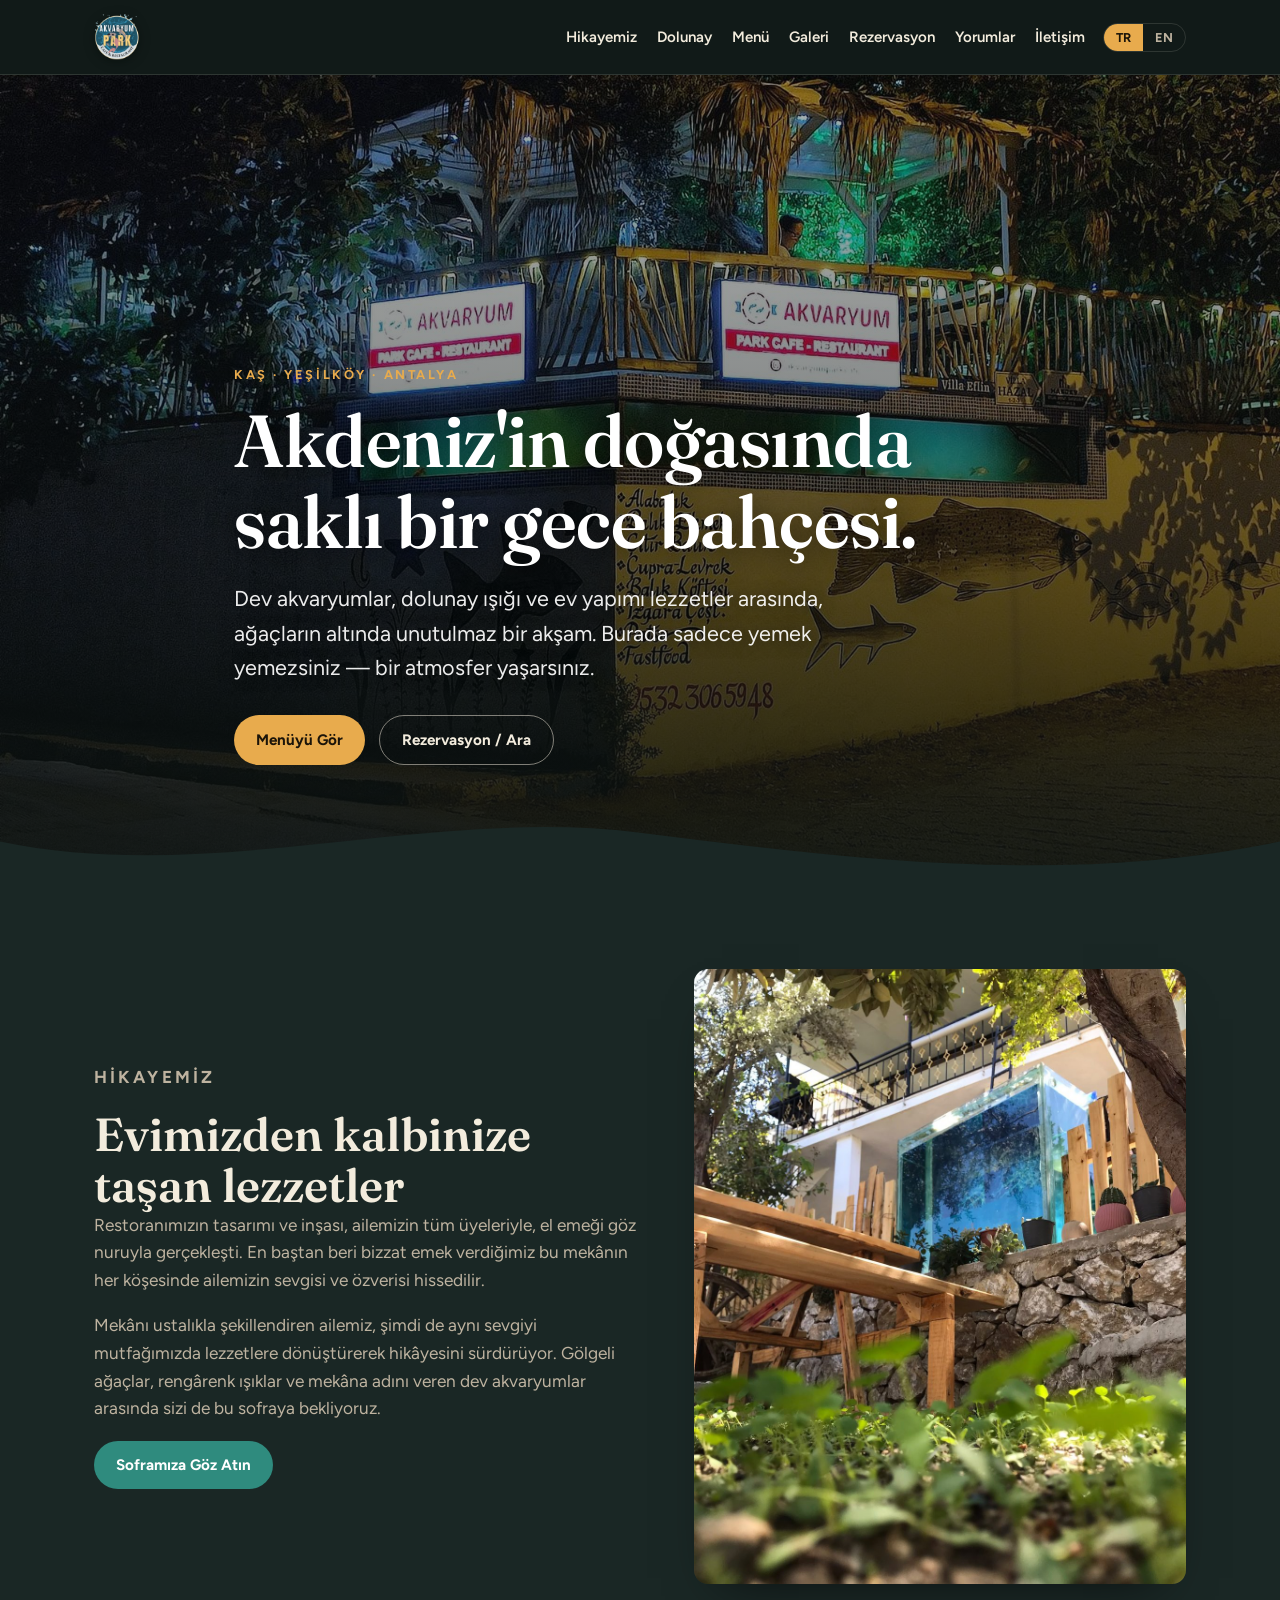
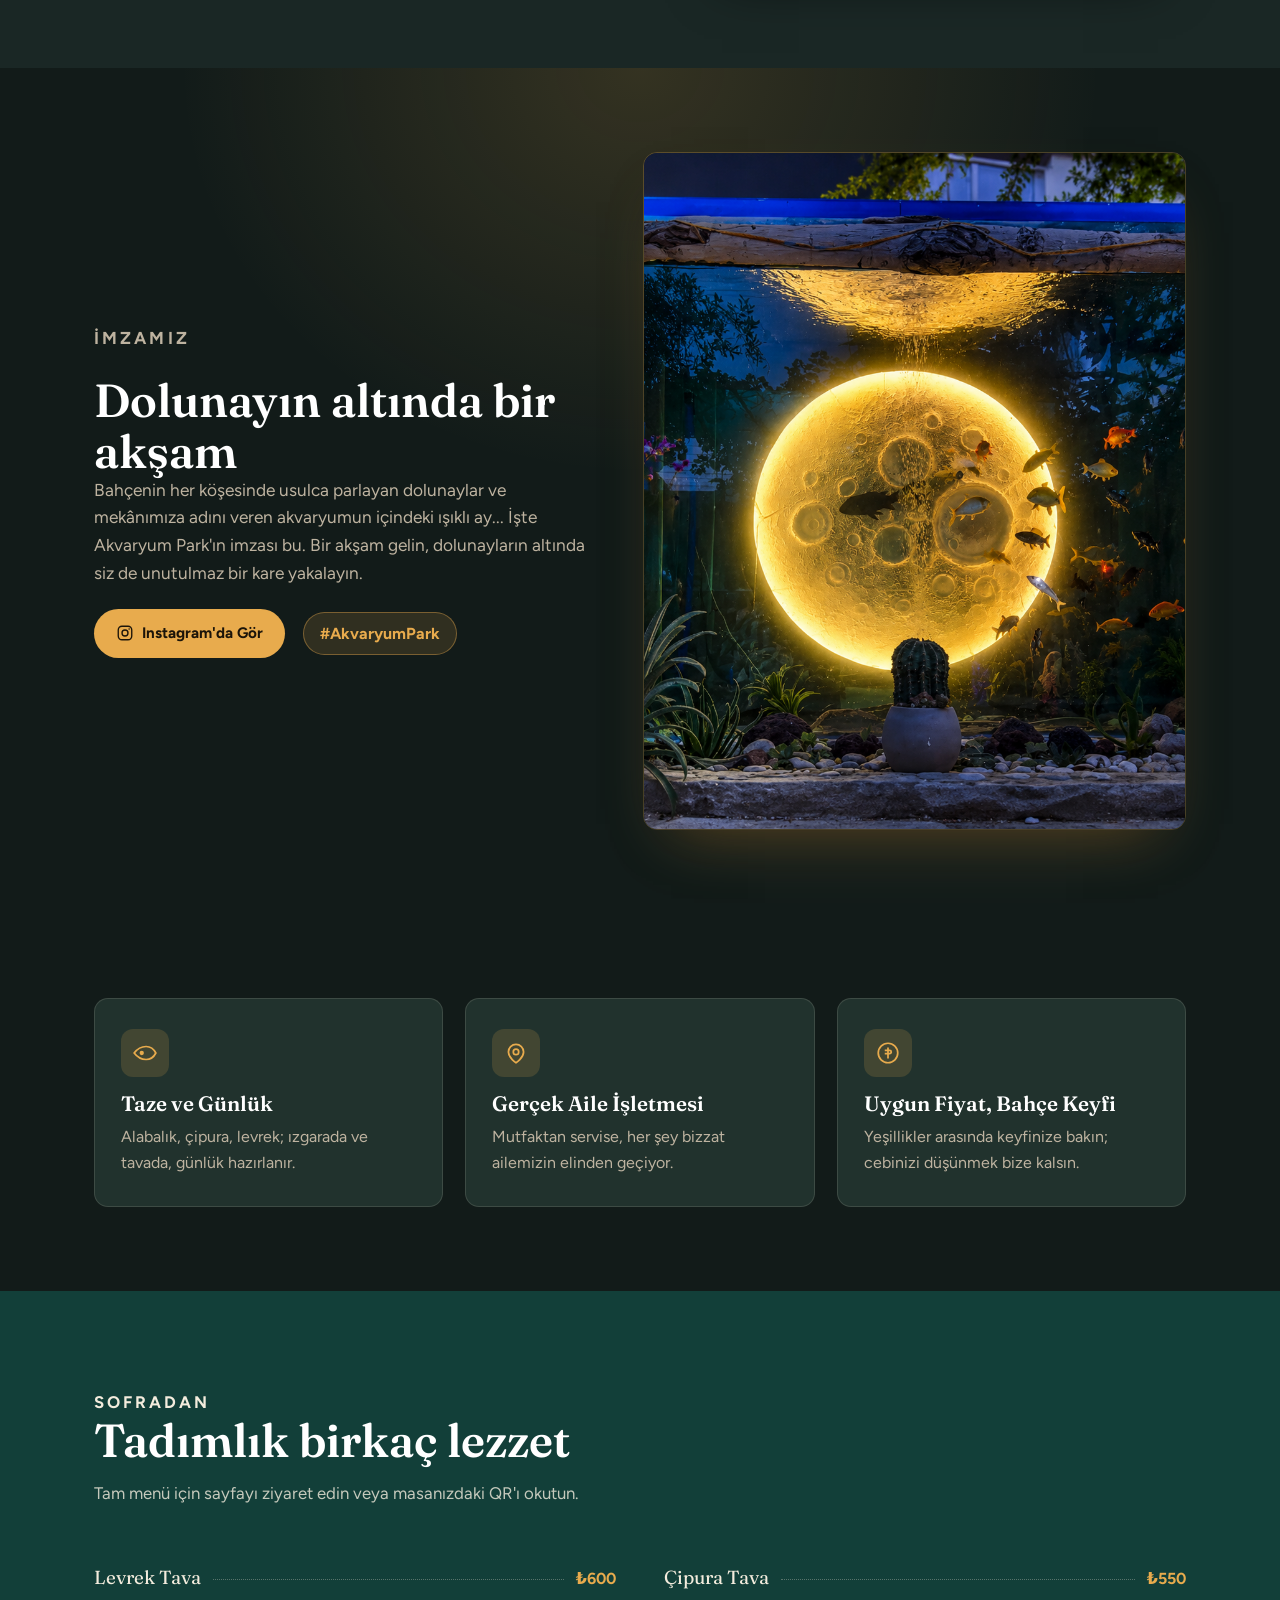
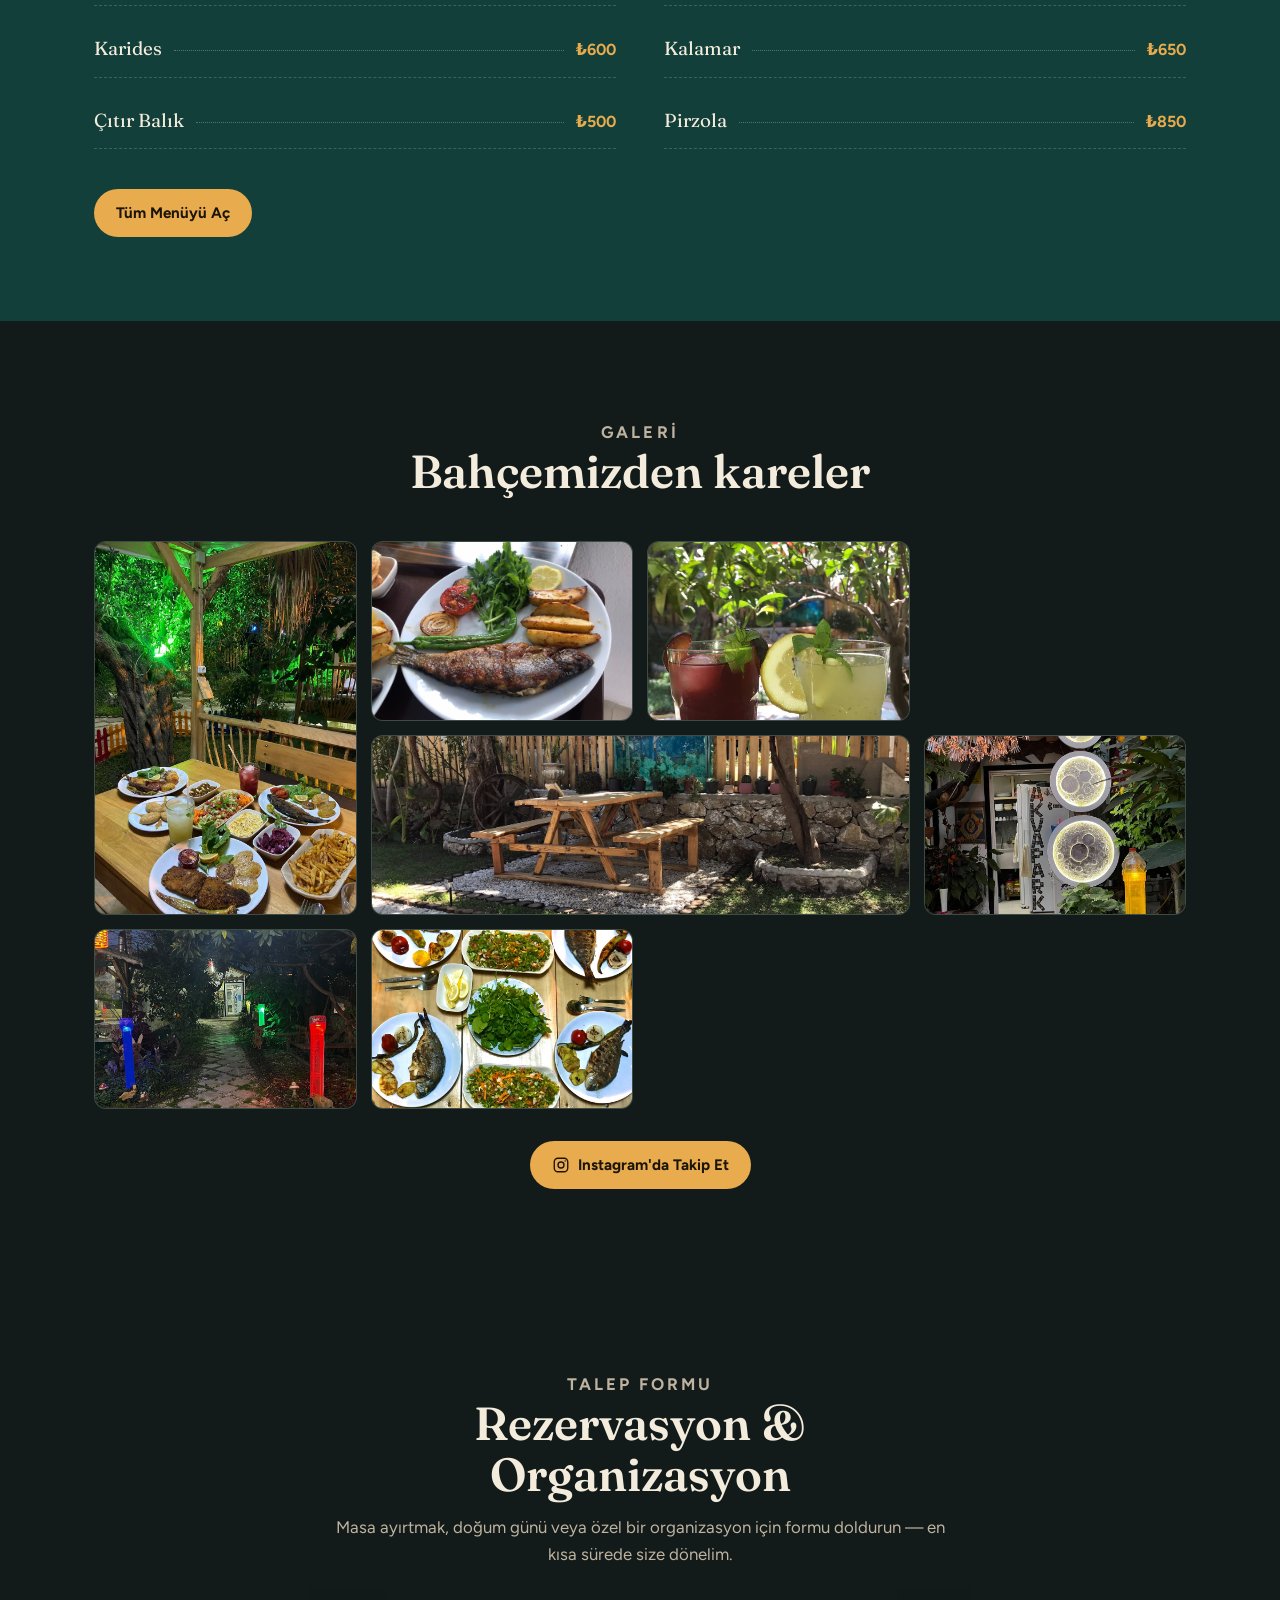
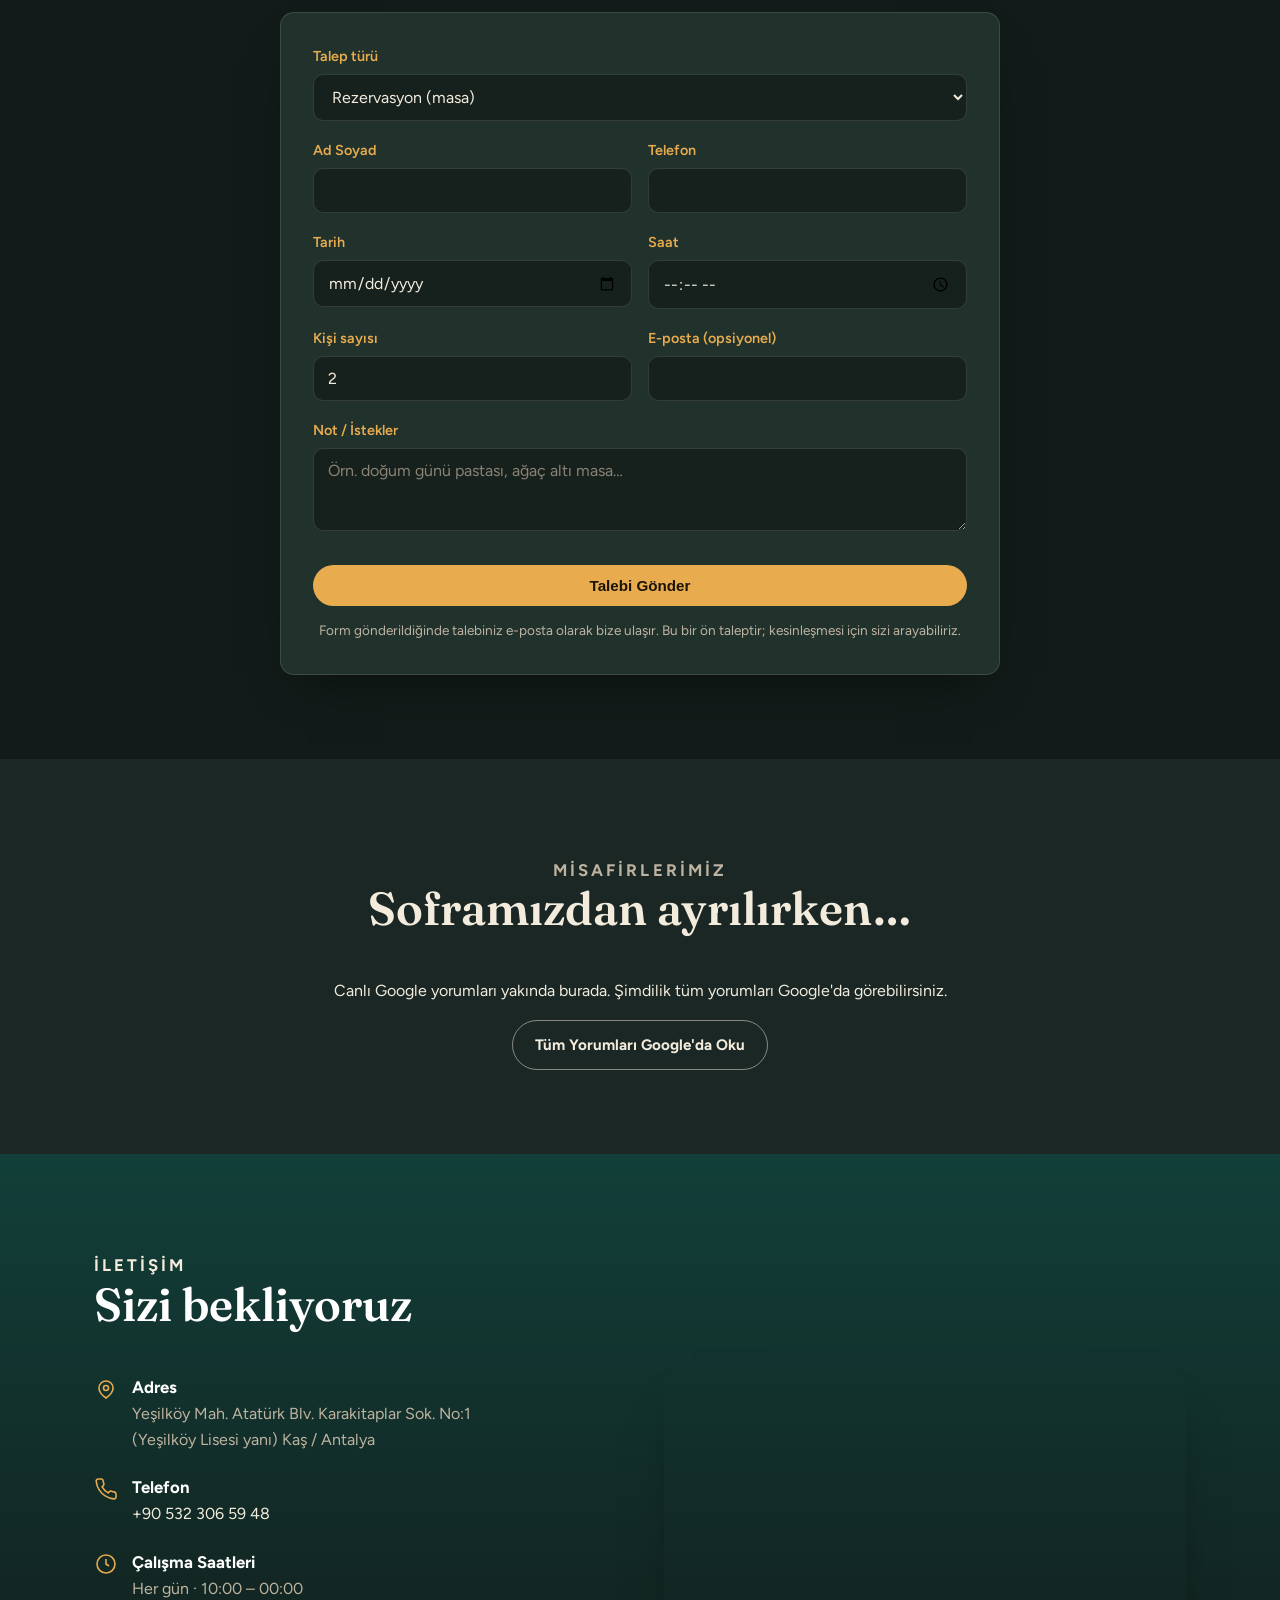
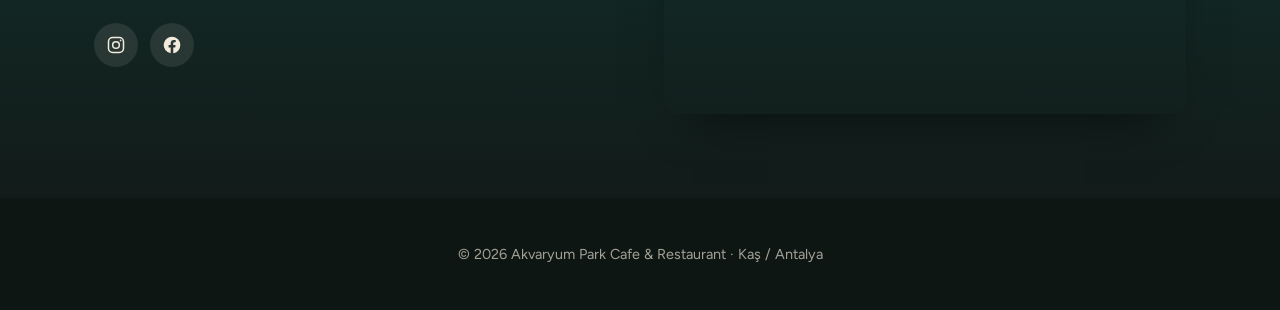
==== index.html @ 194a4ed4 "Menu guncellemesi" ====
<!DOCTYPE html>
<html lang="tr">
<head>
<meta charset="UTF-8" />
<meta name="viewport" content="width=device-width, initial-scale=1" />
<title>Akvaryum Park Cafe & Restaurant — Kaş Yeşilköy</title>
<meta name="description" content="Akdeniz'in doğasında saklı bir gece bahçesi. Dev akvaryumlar, dolunay ışığı ve ev yapımı lezzetler. Kaş Yeşilköy / Antalya." />

<!-- ===== SOSYAL PAYLAŞIM (Open Graph) ===== -->
<meta property="og:title" content="Akvaryum Park Cafe & Restaurant" />
<meta property="og:description" content="Akdeniz'in doğasında saklı bir gece bahçesi — akvaryumlar, dolunay ışığı ve ev yapımı lezzetler." />
<meta property="og:type" content="restaurant" />
<meta property="og:image" content="img/exterior-night.jpg" />

<link rel="preconnect" href="https://fonts.googleapis.com">
<link rel="preconnect" href="https://fonts.gstatic.com" crossorigin>
<link href="https://fonts.googleapis.com/css2?family=Fraunces:opsz,wght@9..144,400;9..144,500;9..144,600&family=Figtree:wght@400;500;600;700&display=swap" rel="stylesheet">
<link rel="stylesheet" href="style.css" />
</head>
<body>

<!-- ================= ÜST BAR ================= -->
<header class="topbar">
  <div class="wrap">
    <a class="brand" href="index.html" aria-label="Akvaryum Park Cafe & Restaurant">
      <img class="brand-logo" src="img/logo.png" alt="Akvaryum Park Cafe & Restaurant" />
    </a>

    <nav class="nav" id="nav">
      <a href="#hikaye"  data-tr="Hikayemiz" data-en="Our Story">Hikayemiz</a>
      <a href="#dolunay" data-tr="Dolunay" data-en="The Moon">Dolunay</a>
      <a href="menu.html" data-tr="Menü" data-en="Menu">Menü</a>
      <a href="#galeri"  data-tr="Galeri" data-en="Gallery">Galeri</a>
      <a href="#rezervasyon" data-tr="Rezervasyon" data-en="Reservation">Rezervasyon</a>
      <a href="#yorumlar" data-tr="Yorumlar" data-en="Reviews">Yorumlar</a>
      <a href="#iletisim" data-tr="İletişim" data-en="Contact">İletişim</a>
    </nav>

    <div class="lang" role="group" aria-label="Dil / Language">
      <button data-lang="tr" type="button">TR</button>
      <button data-lang="en" type="button">EN</button>
    </div>

    <button class="menu-toggle" aria-label="Menü" type="button">
      <svg width="26" height="26" viewBox="0 0 24 24" fill="none" stroke="currentColor" stroke-width="2" stroke-linecap="round"><path d="M3 6h18M3 12h18M3 18h18"/></svg>
    </button>
  </div>
</header>

<!-- ================= HERO ================= -->
<section class="hero" style="padding:0">
  <div class="wrap">
    <span class="kicker" data-tr="Kaş · Yeşilköy · Antalya" data-en="Kaş · Yeşilköy · Antalya">Kaş · Yeşilköy · Antalya</span>
    <h1 data-tr="Akdeniz'in doğasında saklı bir gece bahçesi." data-en="A hidden night garden in the Mediterranean.">Akdeniz'in doğasında saklı bir gece bahçesi.</h1>
    <p class="lead"
       data-tr="Dev akvaryumlar, dolunay ışığı ve ev yapımı lezzetler arasında, ağaçların altında unutulmaz bir akşam. Burada sadece yemek yemezsiniz — bir atmosfer yaşarsınız."
       data-en="Among giant aquariums, moonlight and homemade flavours, an unforgettable evening under the trees. Here you don't just dine — you live an atmosphere.">
       Dev akvaryumlar, dolunay ışığı ve ev yapımı lezzetler arasında, ağaçların altında unutulmaz bir akşam. Burada sadece yemek yemezsiniz — bir atmosfer yaşarsınız.</p>
    <div class="cta-row">
      <a class="btn" href="menu.html" data-tr="Menüyü Gör" data-en="View Menu">Menüyü Gör</a>
      <a class="btn ghost" href="tel:+905323065948" data-tr="Rezervasyon / Ara" data-en="Reservation / Call">Rezervasyon / Ara</a>
    </div>
  </div>
  <svg class="wave" viewBox="0 0 1440 90" preserveAspectRatio="none" aria-hidden="true">
    <path d="M0,40 C240,90 480,0 720,30 C960,60 1200,90 1440,40 L1440,90 L0,90 Z"></path>
  </svg>
</section>

<!-- ================= HİKAYE ================= -->
<section class="story" id="hikaye">
  <div class="wrap story-grid">
    <div>
      <p class="eyebrow" data-tr="Hikayemiz" data-en="Our Story">Hikayemiz</p>
      <h2 data-tr="Evimizden kalbinize taşan lezzetler" data-en="Flavours from our home to your heart">Evimizden kalbinize taşan lezzetler</h2>
      <p data-tr="Restoranımızın tasarımı ve inşası, ailemizin tüm üyeleriyle, el emeği göz nuruyla gerçekleşti. En baştan beri bizzat emek verdiğimiz bu mekânın her köşesinde ailemizin sevgisi ve özverisi hissedilir."
         data-en="The design and building of our restaurant was the handiwork of our whole family, made with love and care. From the very beginning we shaped this place ourselves, and our family's devotion can be felt in every corner.">
         Restoranımızın tasarımı ve inşası, ailemizin tüm üyeleriyle, el emeği göz nuruyla gerçekleşti. En baştan beri bizzat emek verdiğimiz bu mekânın her köşesinde ailemizin sevgisi ve özverisi hissedilir.</p>
      <p data-tr="Mekânı ustalıkla şekillendiren ailemiz, şimdi de aynı sevgiyi mutfağımızda lezzetlere dönüştürerek hikâyesini sürdürüyor. Gölgeli ağaçlar, rengârenk ışıklar ve mekâna adını veren dev akvaryumlar arasında sizi de bu sofraya bekliyoruz."
         data-en="The family that shaped this place by hand now carries the story on, turning that same love into flavours in our kitchen. Among shady trees, colourful lights and the giant aquariums that give us our name, we'd love to welcome you to our table.">
         Mekânı ustalıkla şekillendiren ailemiz, şimdi de aynı sevgiyi mutfağımızda lezzetlere dönüştürerek hikâyesini sürdürüyor. Gölgeli ağaçlar, rengârenk ışıklar ve mekâna adını veren dev akvaryumlar arasında sizi de bu sofraya bekliyoruz.</p>
      <a class="btn sea" href="menu.html" data-tr="Soframıza Göz Atın" data-en="See What's on the Table">Soframıza Göz Atın</a>
    </div>
    <div class="photo">
      <img src="img/story.jpg" alt="Akvaryum Park bahçesi ve akvaryumu" />
    </div>
  </div>
</section>

<!-- ================= DOLUNAY (İMZA) ================= -->
<section class="moon" id="dolunay">
  <div class="wrap moon-grid">
    <div>
      <p class="eyebrow" data-tr="İmzamız" data-en="Our Signature">İmzamız</p>
      <h2 data-tr="Dolunayın altında bir akşam" data-en="An evening beneath the full moon">Dolunayın altında bir akşam</h2>
      <p data-tr="Bahçenin her köşesinde usulca parlayan dolunaylar ve mekânımıza adını veren akvaryumun içindeki ışıklı ay... İşte Akvaryum Park'ın imzası bu. Bir akşam gelin, dolunayların altında siz de unutulmaz bir kare yakalayın."
         data-en="Full moons glowing softly in every corner of the garden, and the lit moon inside the aquarium that gives us our name... this is the signature of Akvaryum Park. Come one evening and capture your own unforgettable moment beneath the moons.">
         Bahçenin her köşesinde usulca parlayan dolunaylar ve mekânımıza adını veren akvaryumun içindeki ışıklı ay... İşte Akvaryum Park'ın imzası bu. Bir akşam gelin, dolunayların altında siz de unutulmaz bir kare yakalayın.</p>
      <div class="moon-cta">
        <a class="btn" href="https://www.instagram.com/akvaryum_park_restaurant/" target="_blank" rel="noopener">
          <svg width="18" height="18" viewBox="0 0 24 24" fill="none" stroke="currentColor" stroke-width="1.8"><rect x="3" y="3" width="18" height="18" rx="5"/><circle cx="12" cy="12" r="4"/><circle cx="17.5" cy="6.5" r="1" fill="currentColor" stroke="none"/></svg>
          <span data-tr="Instagram'da Gör" data-en="See on Instagram">Instagram'da Gör</span>
        </a>
        <span class="hashtag">#AkvaryumPark</span>
      </div>
    </div>
    <div class="moon-photo">
      <img src="img/moon-lamps.jpg" alt="Bahçedeki ışıklı dolunay panoları" loading="lazy" />
    </div>
  </div>
</section>

<!-- ================= ÖNE ÇIKANLAR ================= -->
<section class="features">
  <div class="wrap">
    <div class="cards">
      <div class="card">
        <div class="ic"><svg viewBox="0 0 24 24" fill="none" stroke="currentColor" stroke-width="1.6"><path d="M2 12c3-4 7-6 11-6 4 0 7 2 9 6-2 4-5 6-9 6-4 0-8-2-11-6Z"/><circle cx="9" cy="12" r="1.2" fill="currentColor"/></svg></div>
        <h3 data-tr="Taze ve Günlük" data-en="Fresh & Daily">Taze ve Günlük</h3>
        <p data-tr="Alabalık, çipura, levrek; ızgarada ve tavada, günlük hazırlanır." data-en="Trout, sea bream and sea bass — grilled or pan-fried, prepared fresh each day.">Alabalık, çipura, levrek; ızgarada ve tavada, günlük hazırlanır.</p>
      </div>
      <div class="card">
        <div class="ic"><svg viewBox="0 0 24 24" fill="none" stroke="currentColor" stroke-width="1.6"><path d="M12 21s-7-4.5-7-10a7 7 0 0 1 14 0c0 5.5-7 10-7 10Z"/><circle cx="12" cy="11" r="2.5"/></svg></div>
        <h3 data-tr="Gerçek Aile İşletmesi" data-en="A True Family Business">Gerçek Aile İşletmesi</h3>
        <p data-tr="Mutfaktan servise, her şey bizzat ailemizin elinden geçiyor." data-en="From kitchen to service, everything passes through our own hands.">Mutfaktan servise, her şey bizzat ailemizin elinden geçiyor.</p>
      </div>
      <div class="card">
        <div class="ic"><svg viewBox="0 0 24 24" fill="none" stroke="currentColor" stroke-width="1.6"><circle cx="12" cy="12" r="9"/><path d="M12 7v10M9 9.5h4.5a1.5 1.5 0 0 1 0 3H9m0 0h5"/></svg></div>
        <h3 data-tr="Uygun Fiyat, Bahçe Keyfi" data-en="Fair Prices, Garden Setting">Uygun Fiyat, Bahçe Keyfi</h3>
        <p data-tr="Yeşillikler arasında keyfinize bakın; cebinizi düşünmek bize kalsın." data-en="Relax among the greenery — let us worry about your wallet.">Yeşillikler arasında keyfinize bakın; cebinizi düşünmek bize kalsın.</p>
      </div>
    </div>
  </div>
</section>

<!-- ================= MENÜ ÖNİZLEME ================= -->
<section class="menu-preview">
  <div class="wrap">
    <div class="section-head">
      <p class="eyebrow" style="color:var(--gold)" data-tr="Sofradan" data-en="From the Table">Sofradan</p>
      <h2 data-tr="Tadımlık birkaç lezzet" data-en="A taste of what awaits">Tadımlık birkaç lezzet</h2>
      <p data-tr="Tam menü için sayfayı ziyaret edin veya masanızdaki QR'ı okutun." data-en="Visit the full menu page or scan the QR code at your table.">Tam menü için sayfayı ziyaret edin veya masanızdaki QR'ı okutun.</p>
    </div>
    <!-- Bu önizleme örnektir; menu.html ile aynı isimleri kullanman yeterli -->
    <div class="mp-grid">
      <div class="mp-item"><span class="name" data-tr="Levrek Tava" data-en="Pan-fried Sea Bass">Levrek Tava</span><span class="dots"></span><span class="price">₺600</span></div>
      <div class="mp-item"><span class="name" data-tr="Çipura Tava" data-en="Pan-fried Sea Bream">Çipura Tava</span><span class="dots"></span><span class="price">₺550</span></div>
      <div class="mp-item"><span class="name" data-tr="Karides" data-en="Prawn">Karides</span><span class="dots"></span><span class="price">₺600</span></div>
      <div class="mp-item"><span class="name" data-tr="Kalamar" data-en="Calamari">Kalamar</span><span class="dots"></span><span class="price">₺650</span></div>
      <div class="mp-item"><span class="name" data-tr="Çıtır Balık" data-en="Crispy Fish">Çıtır Balık</span><span class="dots"></span><span class="price">₺500</span></div>
      <div class="mp-item"><span class="name" data-tr="Pirzola" data-en="Lamb Chops">Pirzola</span><span class="dots"></span><span class="price">₺850</span></div>
    </div>
    <a class="btn" href="menu.html" data-tr="Tüm Menüyü Aç" data-en="Open Full Menu">Tüm Menüyü Aç</a>
  </div>
</section>

<!-- ================= GALERİ ================= -->
<section class="gallery" id="galeri">
  <div class="wrap">
    <div class="section-head center">
      <p class="eyebrow" data-tr="Galeri" data-en="Gallery">Galeri</p>
      <h2 data-tr="Bahçemizden kareler" data-en="Moments from our garden">Bahçemizden kareler</h2>
    </div>
    <div class="grid-photos">
      <div class="gp tall"><img src="img/galeri-1.jpg" alt="Ağaç altında akşam sofrası" loading="lazy"></div>
      <div class="gp"><img src="img/galeri-2.jpg" alt="Izgara alabalık tabağı" loading="lazy"></div>
      <div class="gp"><img src="img/galeri-3.jpg" alt="Ev yapımı limonata ve şalgam" loading="lazy"></div>
      <div class="gp wide"><img src="img/galeri-4.jpg" alt="Bahçedeki akvaryum ve ahşap masalar" loading="lazy"></div>
      <div class="gp"><img src="img/moon-aquarium.jpg" alt="Akvaryum içinde ışıklı dolunay ve balıklar" loading="lazy"></div>
      <div class="gp"><img src="img/galeri-6.jpg" alt="Bahçe giriş yolu" loading="lazy"></div>
      <div class="gp"><img src="img/galeri-7.jpg" alt="Sofradan kareler" loading="lazy"></div>
    </div>
    <div class="center" style="margin-top:32px">
      <a class="btn" href="https://www.instagram.com/akvaryum_park_restaurant/" target="_blank" rel="noopener">
        <svg width="18" height="18" viewBox="0 0 24 24" fill="none" stroke="currentColor" stroke-width="1.8"><rect x="3" y="3" width="18" height="18" rx="5"/><circle cx="12" cy="12" r="4"/><circle cx="17.5" cy="6.5" r="1" fill="currentColor" stroke="none"/></svg>
        <span data-tr="Instagram'da Takip Et" data-en="Follow on Instagram">Instagram'da Takip Et</span>
      </a>
    </div>
  </div>
</section>

<!-- ================= REZERVASYON / ORGANİZASYON ================= -->
<section class="booking" id="rezervasyon">
  <div class="wrap">
    <div class="section-head center">
      <p class="eyebrow" data-tr="Talep Formu" data-en="Request Form">Talep Formu</p>
      <h2 data-tr="Rezervasyon & Organizasyon" data-en="Reservation & Events">Rezervasyon & Organizasyon</h2>
      <p data-tr="Masa ayırtmak, doğum günü veya özel bir organizasyon için formu doldurun — en kısa sürede size dönelim." data-en="Book a table, or plan a birthday or special event — fill in the form and we'll get back to you shortly.">Masa ayırtmak, doğum günü veya özel bir organizasyon için formu doldurun — en kısa sürede size dönelim.</p>
    </div>

    <!-- ============================================================
         FORMSPREE: aşağıdaki action'daki XXXXXXXX yerine kendi form
         ID'ni yaz (formspree.io'da yeni form aç → hasrettufekci@gmail.com).
         Statik sitede çalışır, sunucu gerekmez.
         ============================================================ -->
    <form class="booking-form" action="https://formspree.io/f/XXXXXXXX" method="POST">
      <div class="field">
        <label data-tr="Talep türü" data-en="Request type">Talep türü</label>
        <select name="Talep Türü" required>
          <option value="Rezervasyon" data-tr="Rezervasyon (masa)" data-en="Reservation (table)">Rezervasyon (masa)</option>
          <option value="Doğum Günü" data-tr="Doğum günü" data-en="Birthday">Doğum günü</option>
          <option value="Organizasyon" data-tr="Organizasyon / özel etkinlik" data-en="Event / special occasion">Organizasyon / özel etkinlik</option>
        </select>
      </div>
      <div class="row2">
        <div class="field">
          <label data-tr="Ad Soyad" data-en="Full name">Ad Soyad</label>
          <input type="text" name="Ad Soyad" required>
        </div>
        <div class="field">
          <label data-tr="Telefon" data-en="Phone">Telefon</label>
          <input type="tel" name="Telefon" required>
        </div>
      </div>
      <div class="row2">
        <div class="field">
          <label data-tr="Tarih" data-en="Date">Tarih</label>
          <input type="date" name="Tarih" required>
        </div>
        <div class="field">
          <label data-tr="Saat" data-en="Time">Saat</label>
          <input type="time" name="Saat">
        </div>
      </div>
      <div class="row2">
        <div class="field">
          <label data-tr="Kişi sayısı" data-en="Number of guests">Kişi sayısı</label>
          <input type="number" name="Kişi Sayısı" min="1" value="2">
        </div>
        <div class="field">
          <label data-tr="E-posta (opsiyonel)" data-en="Email (optional)">E-posta (opsiyonel)</label>
          <input type="email" name="email">
        </div>
      </div>
      <div class="field">
        <label data-tr="Not / İstekler" data-en="Notes / requests">Not / İstekler</label>
        <textarea name="Not" rows="3" data-tr-attr="placeholder" data-tr-placeholder="Örn. doğum günü pastası, ağaç altı masa…" data-en-placeholder="e.g. birthday cake, table under the trees…" placeholder="Örn. doğum günü pastası, ağaç altı masa…"></textarea>
      </div>
      <button type="submit" class="btn" data-tr="Talebi Gönder" data-en="Send request">Talebi Gönder</button>
      <p class="form-note" data-tr="Form gönderildiğinde talebiniz e-posta olarak bize ulaşır. Bu bir ön taleptir; kesinleşmesi için sizi arayabiliriz." data-en="Your request reaches us by email. This is a preliminary request; we may call you to confirm.">Form gönderildiğinde talebiniz e-posta olarak bize ulaşır.</p>
    </form>
  </div>
</section>

<!-- ================= YORUMLAR ================= -->
<section class="reviews" id="yorumlar">
  <div class="wrap">
    <div class="section-head center">
      <p class="eyebrow" data-tr="Misafirlerimiz" data-en="Our Guests">Misafirlerimiz</p>
      <h2 data-tr="Soframızdan ayrılırken…" data-en="As they leave our table…">Soframızdan ayrılırken…</h2>
    </div>
    <!-- ============================================================
         FEATURABLE CANLI GOOGLE YORUMLARI
         1) featurable.com'da ücretsiz hesap aç, Google işletmeni bağla
         2) Bir widget oluştur, sana verdiği WIDGET ID'yi al
         3) Aşağıdaki div'in id'sindeki XXXXXXXX yerine o ID'yi yaz
         Script en altta zaten yüklü. Bağlanınca canlı yorumlar burada akar.
         ============================================================ -->
    <div id="featurable-XXXXXXXX" data-featurable-async></div>

    <!-- Widget bağlanana kadar görünecek yedek mesaj (bağlayınca silebilirsin) -->
    <p class="center" style="color:var(--ink-soft)" data-tr="Canlı Google yorumları yakında burada. Şimdilik tüm yorumları Google'da görebilirsiniz." data-en="Live Google reviews coming here soon. For now, see all reviews on Google.">Canlı Google yorumları yakında burada.</p>

    <div class="center">
      <!-- GOOGLE YORUMLAR LİNKİ: aşağıdaki href'i Google işletme yorum bağlantınla değiştir -->
      <a class="btn ghost" href="https://www.google.com/maps/place/Akvaryum+Cafe+Park+Resturant" target="_blank" rel="noopener" data-tr="Tüm Yorumları Google'da Oku" data-en="Read All Reviews on Google">Tüm Yorumları Google'da Oku</a>
    </div>
  </div>
</section>

<!-- ================= İLETİŞİM ================= -->
<section class="contact" id="iletisim">
  <div class="wrap">
    <div class="section-head">
      <p class="eyebrow" style="color:var(--gold)" data-tr="İletişim" data-en="Contact">İletişim</p>
      <h2 data-tr="Sizi bekliyoruz" data-en="We're waiting for you">Sizi bekliyoruz</h2>
    </div>
    <div class="contact-grid">
      <div>
        <div class="info-row">
          <svg viewBox="0 0 24 24" fill="none" stroke="currentColor" stroke-width="1.6"><path d="M12 21s-7-4.5-7-10a7 7 0 0 1 14 0c0 5.5-7 10-7 10Z"/><circle cx="12" cy="11" r="2.5"/></svg>
          <div>
            <b data-tr="Adres" data-en="Address">Adres</b>
            <span>Yeşilköy Mah. Atatürk Blv. Karakitaplar Sok. No:1<br>(Yeşilköy Lisesi yanı) Kaş / Antalya</span>
          </div>
        </div>
        <div class="info-row">
          <svg viewBox="0 0 24 24" fill="none" stroke="currentColor" stroke-width="1.6"><path d="M22 16.9v3a2 2 0 0 1-2.2 2 19.8 19.8 0 0 1-8.6-3 19.5 19.5 0 0 1-6-6 19.8 19.8 0 0 1-3-8.6A2 2 0 0 1 4.1 2h3a2 2 0 0 1 2 1.7c.1 1 .4 1.9.7 2.8a2 2 0 0 1-.5 2.1L8.1 9.9a16 16 0 0 0 6 6l1.3-1.2a2 2 0 0 1 2.1-.5c.9.3 1.8.6 2.8.7a2 2 0 0 1 1.7 2Z"/></svg>
          <div>
            <b data-tr="Telefon" data-en="Phone">Telefon</b>
            <!-- TELEFON: numarayı yaz -->
            <a href="tel:+905323065948">+90 532 306 59 48</a>
          </div>
        </div>
        <div class="info-row">
          <svg viewBox="0 0 24 24" fill="none" stroke="currentColor" stroke-width="1.6"><circle cx="12" cy="12" r="9"/><path d="M12 7v5l3 2"/></svg>
          <div>
            <b data-tr="Çalışma Saatleri" data-en="Opening Hours">Çalışma Saatleri</b>
            <!-- SAATLER: kendi saatlerini yaz -->
            <span data-tr="Her gün · 10:00 – 00:00" data-en="Every day · 10:00 – 00:00">Her gün · 10:00 – 00:00</span>
          </div>
        </div>
        <div class="socials" aria-label="Sosyal medya">
          <a href="https://www.instagram.com/akvaryum_park_restaurant/" target="_blank" rel="noopener" aria-label="Instagram">
            <svg width="20" height="20" viewBox="0 0 24 24" fill="none" stroke="currentColor" stroke-width="1.8"><rect x="3" y="3" width="18" height="18" rx="5"/><circle cx="12" cy="12" r="4"/><circle cx="17.5" cy="6.5" r="1" fill="currentColor" stroke="none"/></svg>
          </a>
          <a href="https://www.facebook.com/akvaryumpark/" target="_blank" rel="noopener" aria-label="Facebook">
            <svg width="20" height="20" viewBox="0 0 24 24" fill="currentColor"><path d="M22 12a10 10 0 1 0-11.6 9.9v-7H7.9V12h2.5V9.8c0-2.5 1.5-3.9 3.8-3.9 1.1 0 2.2.2 2.2.2v2.5h-1.3c-1.2 0-1.6.8-1.6 1.6V12h2.8l-.4 2.9h-2.4v7A10 10 0 0 0 22 12Z"/></svg>
          </a>
        </div>
      </div>
      <!-- HARİTA: konum bağlı; istersen embed linkini Google'dan güncelle -->
      <div class="map-frame">
        <iframe
          src="https://maps.google.com/maps?q=36.2818835,29.3802423&z=15&output=embed"
          loading="lazy" referrerpolicy="no-referrer-when-downgrade"
          title="Akvaryum Park konum"></iframe>
      </div>
    </div>
  </div>
</section>

<footer>
  <div class="wrap">
    <p>© <span id="yil"></span> Akvaryum Park Cafe &amp; Restaurant · Kaş / Antalya</p>
  </div>
</footer>

<script>document.getElementById("yil").textContent = new Date().getFullYear();</script>
<!-- Featurable canlı yorumlar (widget ID'sini yukarıdaki div'e yazınca çalışır) -->
<script src="https://featurable.com/assets/bundle.js" charset="utf-8" defer></script>
<script src="script.js"></script>
</body>
</html>
---- style.css ----
/* ============================================================
   Akvaryum Park Cafe & Restaurant
   "Akdeniz'de saklı bir gece bahçesi"
   Gece paleti: koyu gece-yeşili · dolunay altını (amber) · akvaryum turkuazı
   ============================================================ */

:root {
  --bg:        #121B19;  /* gece zemin */
  --bg-2:      #1A2725;  /* açık gece bölüm */
  --panel:     #21322D;  /* kart */
  --panel-2:   #16211E;  /* input */
  --text:      #F3ECDD;  /* sıcak krem metin */
  --text-soft: #BEB3A0;
  --amber:     #E8AB4D;  /* dolunay altını (ana aksan) */
  --amber-deep:#C5862E;
  --sea:       #2F8B7E;  /* akvaryum turkuazı */
  --sea-deep:  #123F39;
  --lemon:     #E7C24A;
  --ink-dark:  #1B1409;  /* amber buton üstü metin */
  --line:      rgba(243,236,221,.13);

  --display: "Fraunces", Georgia, serif;
  --body:    "Figtree", system-ui, -apple-system, sans-serif;
  --maxw: 1140px;
  --radius: 14px;
  --shadow: 0 22px 50px -28px rgba(0,0,0,.7);
}

* { box-sizing: border-box; }
html { scroll-behavior: smooth; }
@media (prefers-reduced-motion: reduce){ html{scroll-behavior:auto} *{animation:none!important;transition:none!important} }

body {
  margin: 0; font-family: var(--body); color: var(--text);
  background: var(--bg); line-height: 1.6; -webkit-font-smoothing: antialiased;
}
img { max-width: 100%; display: block; }
a { color: inherit; }
.wrap { max-width: var(--maxw); margin: 0 auto; padding: 0 24px; }

h1,h2,h3 { font-family: var(--display); font-weight: 600; line-height: 1.1; margin: 0; }
h2 { font-size: clamp(1.9rem, 4vw, 2.9rem); color: var(--text); }
.eyebrow { font-family: var(--body); font-weight: 700; font-size: .78rem; letter-spacing: .18em; text-transform: uppercase; color: var(--amber); margin: 0 0 .6rem; }

/* ---------- Üst bar ---------- */
.topbar { position: sticky; top: 0; z-index: 50; background: rgba(18,27,25,.82); backdrop-filter: blur(12px); border-bottom: 1px solid var(--line); }
.topbar .wrap { display: flex; align-items: center; gap: 18px; height: 74px; }
.brand { display: flex; align-items: center; gap: 10px; text-decoration: none; margin-right: auto; }
.brand-logo { height: 46px; width: auto; display: block; filter: drop-shadow(0 2px 6px rgba(0,0,0,.4)); }
.nav { display: flex; gap: 20px; align-items: center; }
.nav a { text-decoration: none; font-weight: 600; font-size: .94rem; color: var(--text); position: relative; padding: 4px 0; }
.nav a::after { content: ""; position: absolute; left: 0; bottom: -2px; width: 0; height: 2px; background: var(--amber); transition: width .25s ease; }
.nav a:hover::after, .nav a:focus-visible::after { width: 100%; }
.lang { display: inline-flex; border: 1px solid var(--line); border-radius: 999px; overflow: hidden; }
.lang button { border: 0; background: transparent; cursor: pointer; font-family: var(--body); font-weight: 700; font-size: .8rem; padding: 6px 12px; color: var(--text-soft); }
.lang button.is-active { background: var(--amber); color: var(--ink-dark); }

.btn { display: inline-flex; align-items: center; gap: 8px; background: var(--amber); color: var(--ink-dark); text-decoration: none; font-weight: 700; font-size: .95rem; padding: 12px 22px; border-radius: 999px; border: 0; cursor: pointer; transition: transform .15s ease, background .2s ease; }
.btn:hover { background: var(--amber-deep); transform: translateY(-2px); }
.btn.ghost { background: transparent; color: var(--text); border: 1.5px solid rgba(243,236,221,.5); }
.btn.ghost:hover { background: var(--text); color: var(--bg); }
.btn.sea { background: var(--sea); color: #fff; }
.btn.sea:hover { background: var(--sea-deep); }
.menu-toggle { display: none; background: none; border: 0; cursor: pointer; color: var(--text); }

/* ---------- Hero ---------- */
.hero {
  position: relative; overflow: hidden; min-height: 90vh; display: flex; align-items: flex-end;
  background:
    linear-gradient(180deg, rgba(10,16,15,.30) 0%, rgba(10,16,15,.55) 55%, rgba(12,19,17,.92) 100%),
    url('img/exterior-night.jpg') center/cover no-repeat;
}
.hero .wrap { position: relative; z-index: 2; padding: 0 24px 120px; max-width: 860px; }
.hero .kicker { display: inline-block; margin-bottom: 16px; font-weight: 700; letter-spacing: .2em; text-transform: uppercase; font-size: .8rem; color: var(--amber); }
.hero h1 { font-size: clamp(2.4rem, 6.5vw, 4.6rem); color: #fff; letter-spacing: -.5px; text-shadow: 0 2px 30px rgba(0,0,0,.6); }
.hero .lead { font-size: clamp(1.05rem, 2.2vw, 1.35rem); color: rgba(255,255,255,.92); max-width: 600px; margin: 18px 0 30px; text-shadow: 0 1px 16px rgba(0,0,0,.55); }
.hero .cta-row { display: flex; gap: 14px; flex-wrap: wrap; }
.wave { display: block; width: 100%; height: 70px; }
.wave path { fill: var(--bg-2); }
.hero .wave { position: absolute; left: 0; bottom: -1px; z-index: 1; height: 80px; }

section { padding: 84px 0; }
.section-head { max-width: 640px; margin-bottom: 44px; }
.section-head p { color: var(--text-soft); font-size: 1.05rem; margin: 14px 0 0; }
.center { text-align: center; margin-left: auto; margin-right: auto; }

/* ---------- Hikaye ---------- */
.story { background: var(--bg-2); }
.story-grid { display: grid; grid-template-columns: 1.05fr .95fr; gap: 56px; align-items: center; }
.story p { font-size: 1.08rem; color: var(--text-soft); margin: 0 0 18px; }
.story .photo { aspect-ratio: 4/5; border-radius: var(--radius); box-shadow: var(--shadow); overflow: hidden; background: var(--panel); }
.story .photo img { width: 100%; height: 100%; object-fit: cover; }

/* ---------- Dolunay (imza) ---------- */
.moon { position: relative; background:
    radial-gradient(60% 80% at 50% 0%, rgba(232,171,77,.16), transparent 60%), var(--bg); }
.moon-grid { display: grid; grid-template-columns: 1fr 1.1fr; gap: 56px; align-items: center; }
.moon h2 { color: #fff; }
.moon p { color: var(--text-soft); font-size: 1.08rem; margin: 0 0 22px; }
.moon-photo { aspect-ratio: 4/5; border-radius: var(--radius); overflow: hidden; box-shadow: 0 30px 60px -30px rgba(232,171,77,.4), var(--shadow); border: 1px solid rgba(232,171,77,.25); }
.moon-photo img { width: 100%; height: 100%; object-fit: cover; display: block; }
.hashtag { display: inline-flex; align-items: center; gap: 8px; background: rgba(232,171,77,.14); color: var(--amber); border: 1px solid rgba(232,171,77,.4); border-radius: 999px; padding: 8px 16px; font-weight: 700; margin-left: 12px; }
.moon-cta { display: flex; align-items: center; flex-wrap: wrap; gap: 6px; }

/* ---------- Öne çıkanlar ---------- */
.features { background: var(--bg); }
.cards { display: grid; grid-template-columns: repeat(3,1fr); gap: 22px; }
.card { background: var(--panel); border-radius: var(--radius); padding: 30px 26px; border: 1px solid var(--line); }
.card .ic { width: 48px; height: 48px; border-radius: 12px; display: grid; place-items: center; background: rgba(232,171,77,.16); color: var(--amber); margin-bottom: 16px; }
.card .ic svg { width: 26px; height: 26px; }
.card h3 { font-size: 1.3rem; color: #fff; margin-bottom: 8px; }
.card p { margin: 0; color: var(--text-soft); }

/* ---------- Menü önizleme ---------- */
.menu-preview { background: var(--sea-deep); color: var(--text); }
.menu-preview h2 { color: #fff; }
.menu-preview .section-head p { color: rgba(243,236,221,.8); }
.mp-grid { display: grid; grid-template-columns: repeat(2,1fr); gap: 16px 48px; margin-bottom: 40px; }
.mp-item { display: flex; align-items: baseline; gap: 12px; padding: 12px 0; border-bottom: 1px dashed rgba(243,236,221,.2); }
.mp-item .name { font-family: var(--display); font-size: 1.18rem; }
.mp-item .dots { flex: 1; border-bottom: 1px dotted rgba(243,236,221,.3); transform: translateY(-4px); }
.mp-item .price { font-weight: 700; color: var(--amber); white-space: nowrap; }

/* ---------- Galeri ---------- */
.gallery { background: var(--bg); }
.grid-photos { display: grid; grid-template-columns: repeat(4,1fr); grid-auto-rows: 180px; gap: 14px; }
.gp { border-radius: 12px; overflow: hidden; position: relative; background: var(--panel); border: 1px solid var(--line); }
.gp.tall { grid-row: span 2; }
.gp.wide { grid-column: span 2; }
.gp img { width: 100%; height: 100%; object-fit: cover; }

/* ---------- Yorumlar ---------- */
.reviews { background: var(--bg-2); }

/* ---------- İletişim ---------- */
.contact { background: linear-gradient(180deg, var(--sea-deep), var(--bg)); color: var(--text); }
.contact h2 { color: #fff; }
.contact-grid { display: grid; grid-template-columns: 1fr 1fr; gap: 48px; align-items: start; }
.info-row { display: flex; gap: 14px; margin-bottom: 22px; align-items: flex-start; }
.info-row svg { width: 24px; height: 24px; flex: none; color: var(--amber); margin-top: 3px; }
.info-row b { display: block; font-size: 1.05rem; color: #fff; }
.info-row a { color: var(--text); text-decoration: none; }
.info-row a:hover { text-decoration: underline; }
.info-row span { color: var(--text-soft); }
.socials { display: flex; gap: 12px; margin-top: 8px; }
.socials a { width: 44px; height: 44px; border-radius: 50%; display: grid; place-items: center; background: rgba(243,236,221,.1); color: var(--text); transition: background .2s; }
.socials a:hover { background: var(--amber); color: var(--ink-dark); }
.map-frame { border-radius: var(--radius); overflow: hidden; box-shadow: var(--shadow); min-height: 340px; }
.map-frame iframe { width: 100%; height: 100%; min-height: 340px; border: 0; display: block; }

/* ---------- Rezervasyon ---------- */
.booking { background: var(--bg); }
.booking-form { max-width: 720px; margin: 0 auto; background: var(--panel); border: 1px solid var(--line); border-radius: var(--radius); padding: 32px; box-shadow: var(--shadow); }
.booking-form .field { margin-bottom: 18px; }
.booking-form label { display: block; font-weight: 600; font-size: .9rem; margin-bottom: 6px; color: var(--amber); }
.booking-form input, .booking-form select, .booking-form textarea { width: 100%; padding: 12px 14px; border: 1px solid var(--line); border-radius: 10px; font-family: var(--body); font-size: 1rem; background: var(--panel-2); color: var(--text); }
.booking-form textarea { resize: vertical; }
.booking-form input::placeholder, .booking-form textarea::placeholder { color: #8a8273; }
.booking-form input:focus, .booking-form select:focus, .booking-form textarea:focus { outline: none; border-color: var(--amber); box-shadow: 0 0 0 3px rgba(232,171,77,.2); }
.row2 { display: grid; grid-template-columns: 1fr 1fr; gap: 16px; }
.booking-form .btn { width: 100%; justify-content: center; margin-top: 8px; }
.form-note { font-size: .85rem; color: var(--text-soft); text-align: center; margin: 14px 0 0; }

/* ---------- Footer ---------- */
footer { background: #0E1614; color: rgba(243,236,221,.65); padding: 30px 0; text-align: center; font-size: .9rem; }
footer a { color: var(--amber); text-decoration: none; }

/* ============ MENÜ SAYFASI ============ */
.menu-hero { background: var(--sea-deep); color: var(--text); padding: 60px 0 80px; text-align: center; }
.menu-hero h1 { font-size: clamp(2.2rem,6vw,3.6rem); color: #fff; }
.menu-hero p { color: rgba(243,236,221,.82); max-width: 560px; margin: 14px auto 0; }
.menu-body { padding: 70px 0 90px; background: var(--bg); }
.cat { margin-bottom: 54px; }
.cat h2 { display: flex; align-items: center; gap: 16px; margin-bottom: 22px; color: #fff; }
.cat h2::after { content: ""; flex: 1; height: 1px; background: var(--line); }
.dish { display: flex; align-items: baseline; gap: 14px; padding: 14px 0; border-bottom: 1px dashed var(--line); }
.dish .name { font-family: var(--display); font-size: 1.25rem; color: var(--text); }
.dish .desc { display: block; font-size: .92rem; color: var(--text-soft); font-family: var(--body); margin-top: 2px; }
.dish .dots { flex: 1; border-bottom: 1px dotted var(--line); transform: translateY(-4px); }
.dish .price { font-weight: 700; color: var(--amber); white-space: nowrap; font-size: 1.05rem; }
.back-link { display: inline-flex; align-items: center; gap: 8px; color: var(--text); text-decoration: none; font-weight: 600; margin-bottom: 8px; }
.back-link:hover { text-decoration: underline; }
.price-head { display: flex; justify-content: flex-end; gap: 22px; margin-bottom: 4px; }
.price-head span { width: 64px; text-align: right; font-size: .72rem; letter-spacing: .1em; text-transform: uppercase; color: var(--text-soft); }
.dish .p2 { display: inline-flex; gap: 22px; white-space: nowrap; }
.dish .p2 b { width: 64px; text-align: right; color: var(--amber); font-weight: 700; font-size: 1.05rem; }
.dish .p2 b.empty { color: transparent; }
@media (max-width:520px){ .price-head span,.dish .p2 b{width:52px} .dish .name{font-size:1.12rem} }

/* ---------- Mobil ---------- */
@media (max-width: 880px) {
  .story-grid, .contact-grid, .moon-grid { grid-template-columns: 1fr; gap: 32px; }
  .moon-grid { direction: ltr; }
  .moon .moon-photo { order: -1; }
  .cards { grid-template-columns: 1fr; }
  .mp-grid { grid-template-columns: 1fr; }
  .grid-photos { grid-template-columns: repeat(2,1fr); grid-auto-rows: 150px; }
  .menu-toggle { display: inline-grid; place-items: center; }
  .nav { position: absolute; top: 74px; left: 0; right: 0; flex-direction: column; gap: 0; background: var(--panel); border-bottom: 1px solid var(--line); padding: 8px 0; display: none; }
  .nav.open { display: flex; }
  .nav a { width: 100%; padding: 14px 24px; }
  .topbar .wrap { gap: 12px; }
  .brand-logo { height: 44px; }
  .hero { min-height: 80vh; }
  .row2 { grid-template-columns: 1fr; }
  .booking-form { padding: 22px; }
}
:focus-visible { outline: 3px solid var(--amber); outline-offset: 2px; border-radius: 4px; }
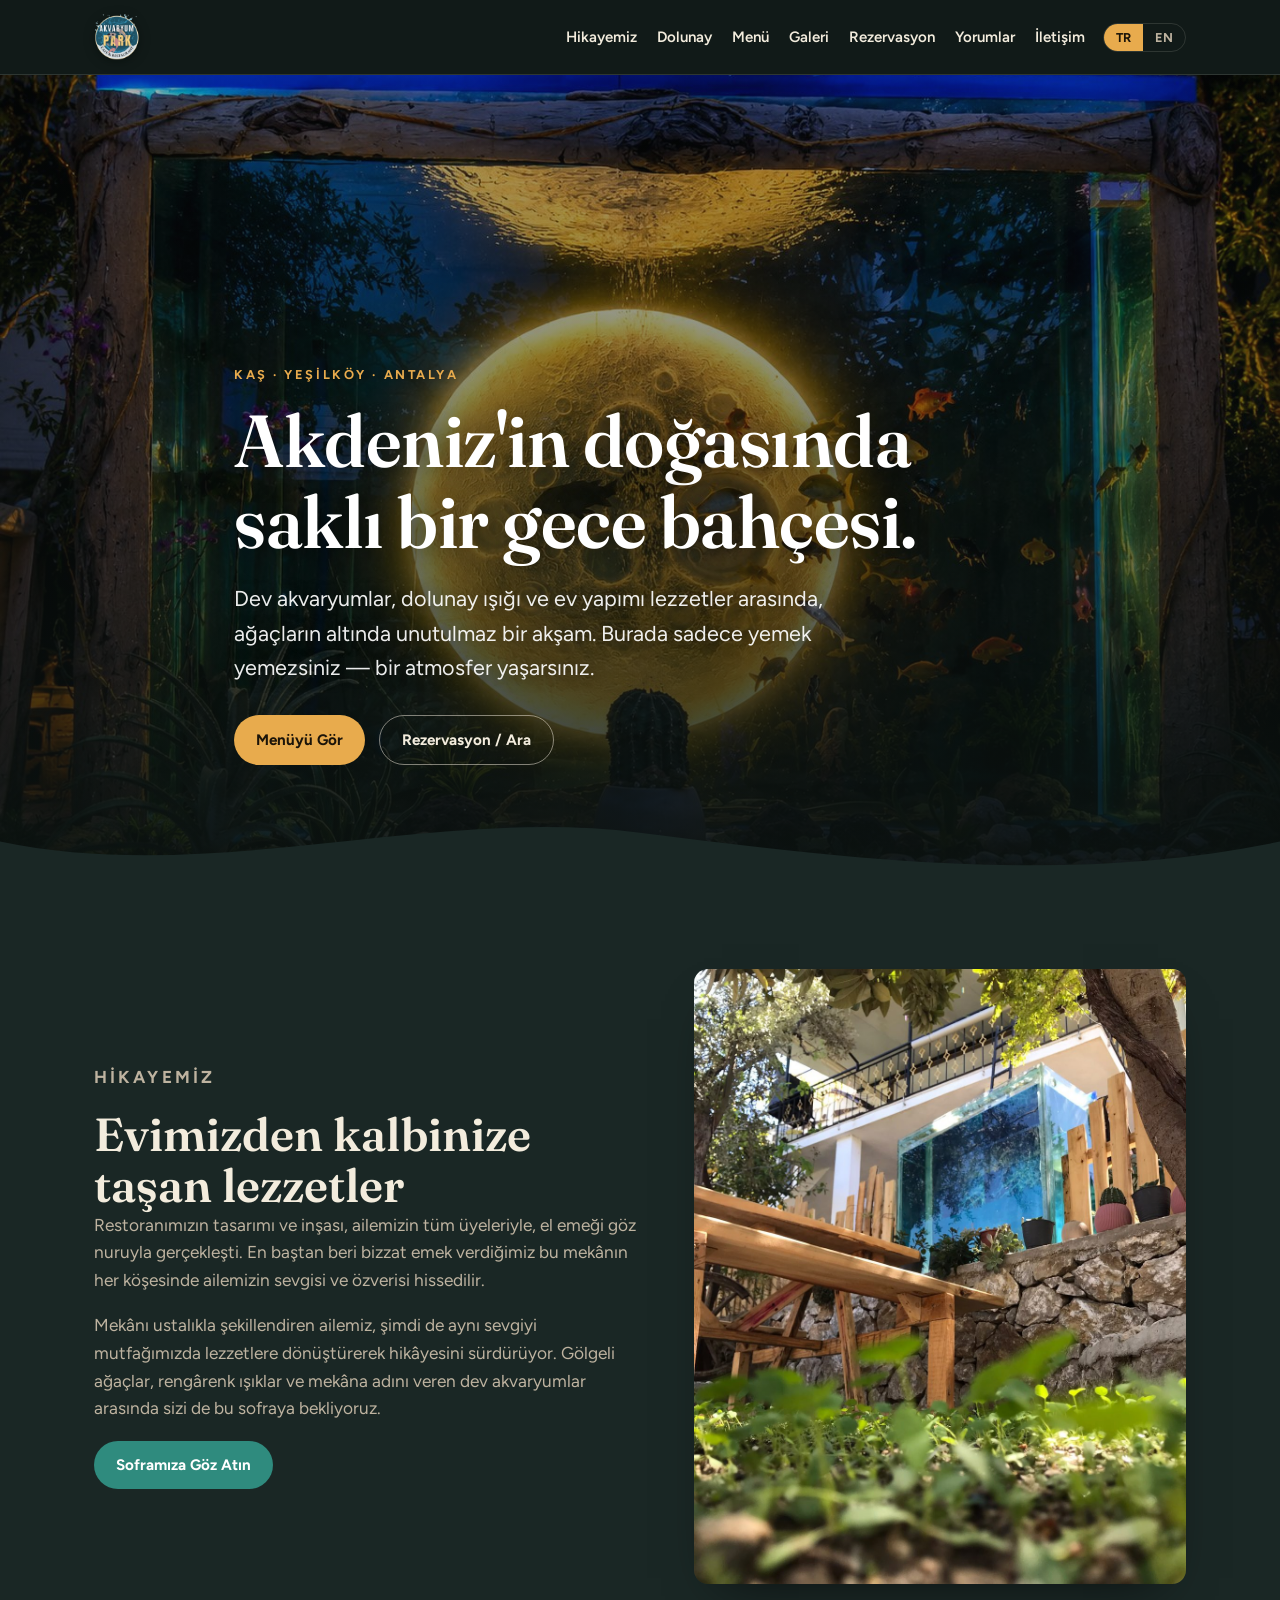
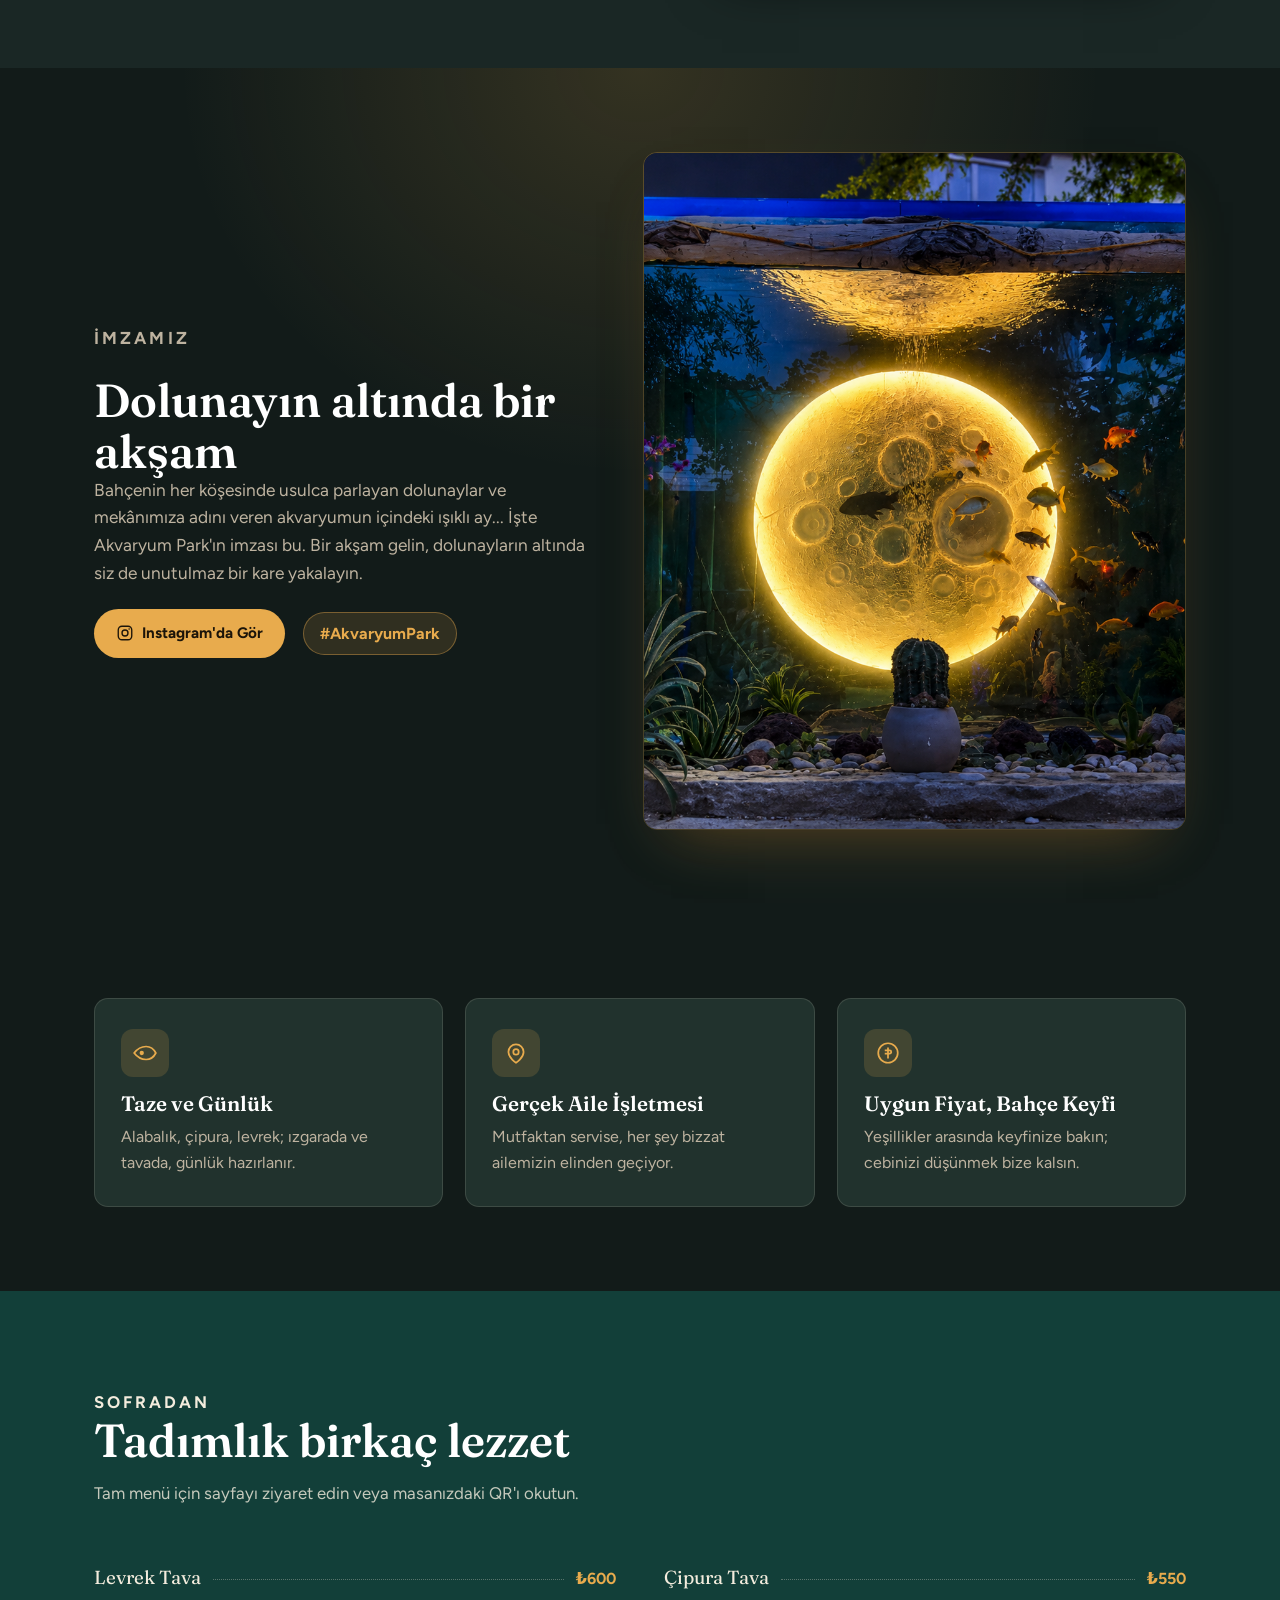
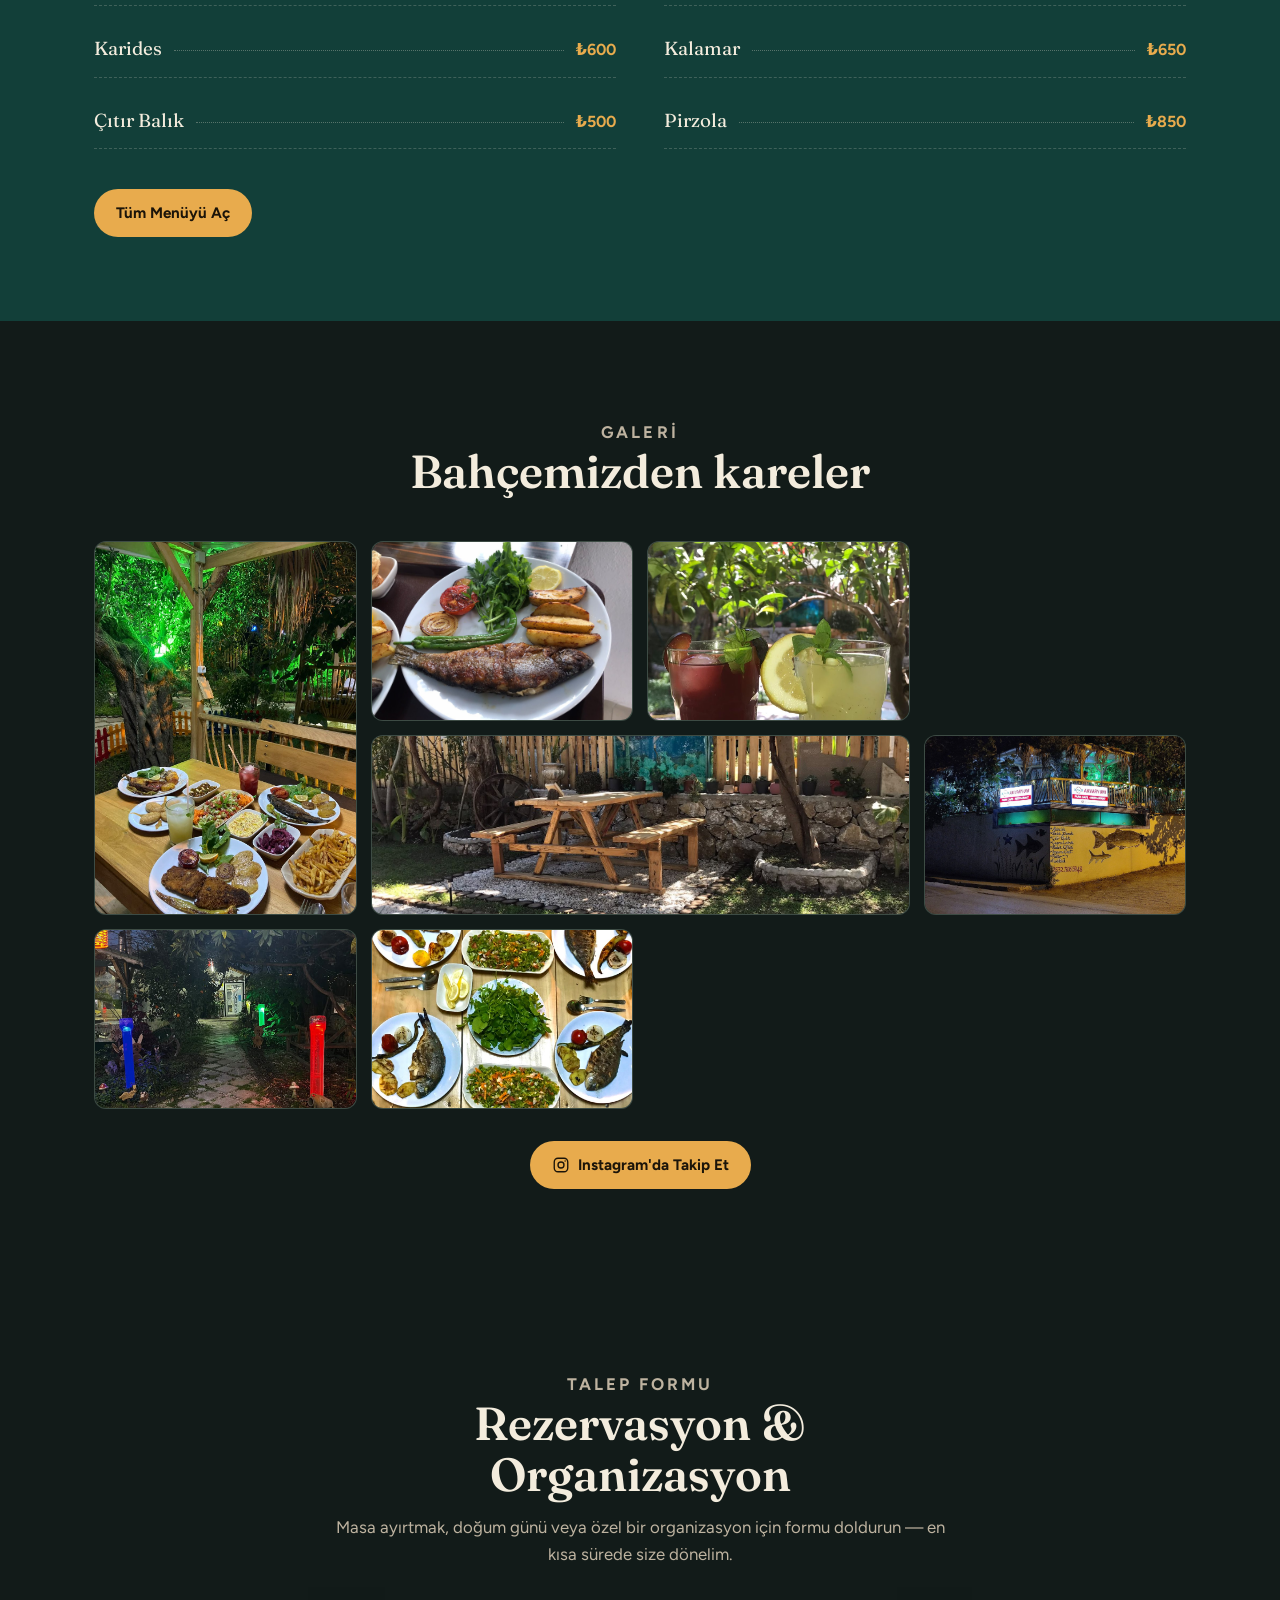
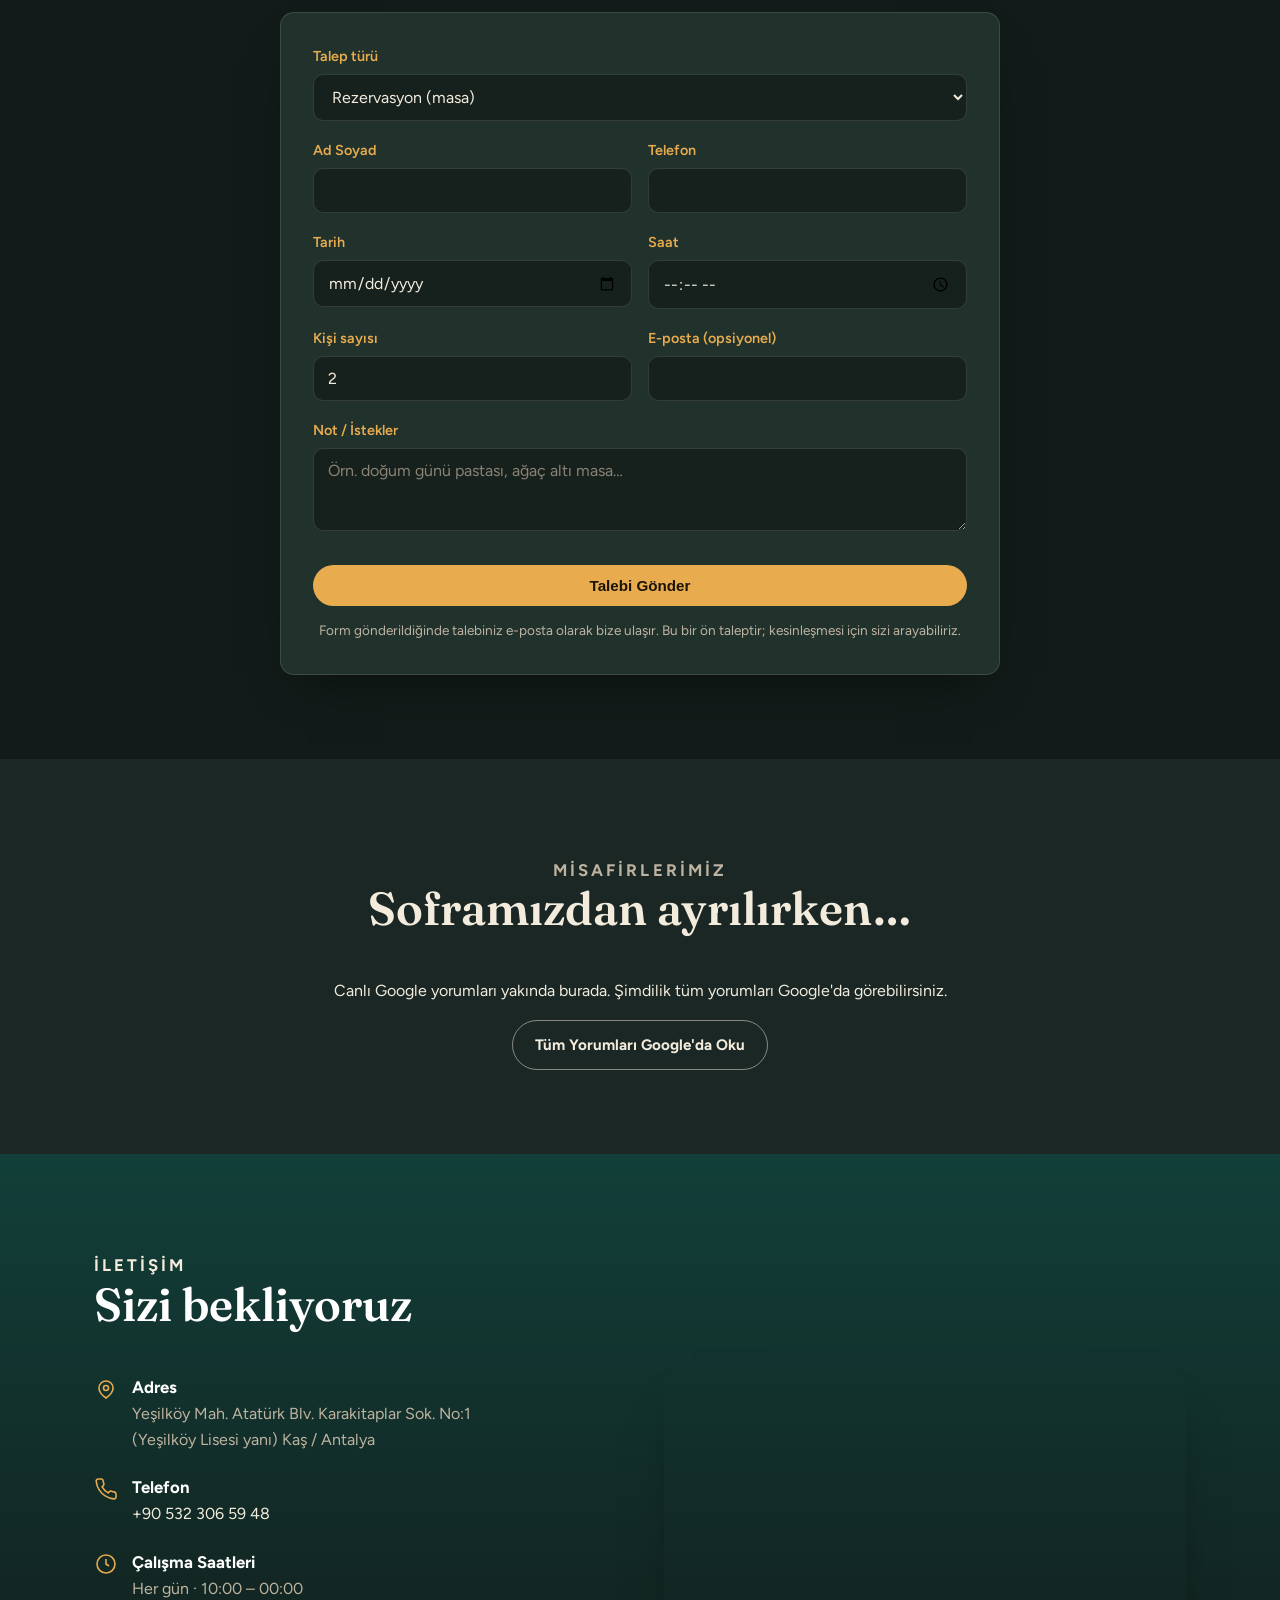
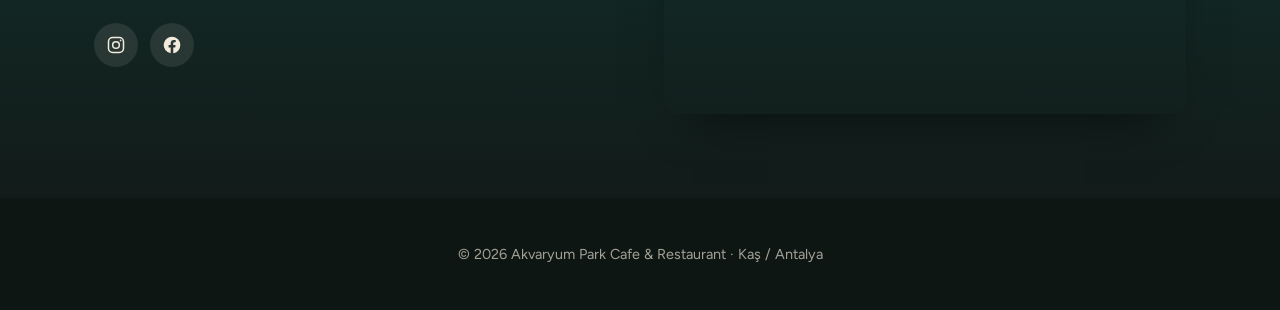
==== commit 7d4437ef: "Hero akvaryum-ay foto" ====
--- a/index.html
+++ b/index.html
@@ -10,7 +10,7 @@
 <meta property="og:title" content="Akvaryum Park Cafe & Restaurant" />
 <meta property="og:description" content="Akdeniz'in doğasında saklı bir gece bahçesi — akvaryumlar, dolunay ışığı ve ev yapımı lezzetler." />
 <meta property="og:type" content="restaurant" />
-<meta property="og:image" content="img/exterior-night.jpg" />
+<meta property="og:image" content="img/moon-aquarium.jpg" />
 
 <link rel="preconnect" href="https://fonts.googleapis.com">
 <link rel="preconnect" href="https://fonts.gstatic.com" crossorigin>
@@ -165,7 +165,7 @@
       <div class="gp"><img src="img/galeri-2.jpg" alt="Izgara alabalık tabağı" loading="lazy"></div>
       <div class="gp"><img src="img/galeri-3.jpg" alt="Ev yapımı limonata ve şalgam" loading="lazy"></div>
       <div class="gp wide"><img src="img/galeri-4.jpg" alt="Bahçedeki akvaryum ve ahşap masalar" loading="lazy"></div>
-      <div class="gp"><img src="img/moon-aquarium.jpg" alt="Akvaryum içinde ışıklı dolunay ve balıklar" loading="lazy"></div>
+      <div class="gp"><img src="img/exterior-night.jpg" alt="Akvaryum Park gece dış cephe ve tabelalar" loading="lazy"></div>
       <div class="gp"><img src="img/galeri-6.jpg" alt="Bahçe giriş yolu" loading="lazy"></div>
       <div class="gp"><img src="img/galeri-7.jpg" alt="Sofradan kareler" loading="lazy"></div>
     </div>
--- a/style.css
+++ b/style.css
@@ -68,7 +68,7 @@
   position: relative; overflow: hidden; min-height: 90vh; display: flex; align-items: flex-end;
   background:
     linear-gradient(180deg, rgba(10,16,15,.30) 0%, rgba(10,16,15,.55) 55%, rgba(12,19,17,.92) 100%),
-    url('img/exterior-night.jpg') center/cover no-repeat;
+    url('img/moon-aquarium.jpg') center/cover no-repeat;
 }
 .hero .wrap { position: relative; z-index: 2; padding: 0 24px 120px; max-width: 860px; }
 .hero .kicker { display: inline-block; margin-bottom: 16px; font-weight: 700; letter-spacing: .2em; text-transform: uppercase; font-size: .8rem; color: var(--amber); }
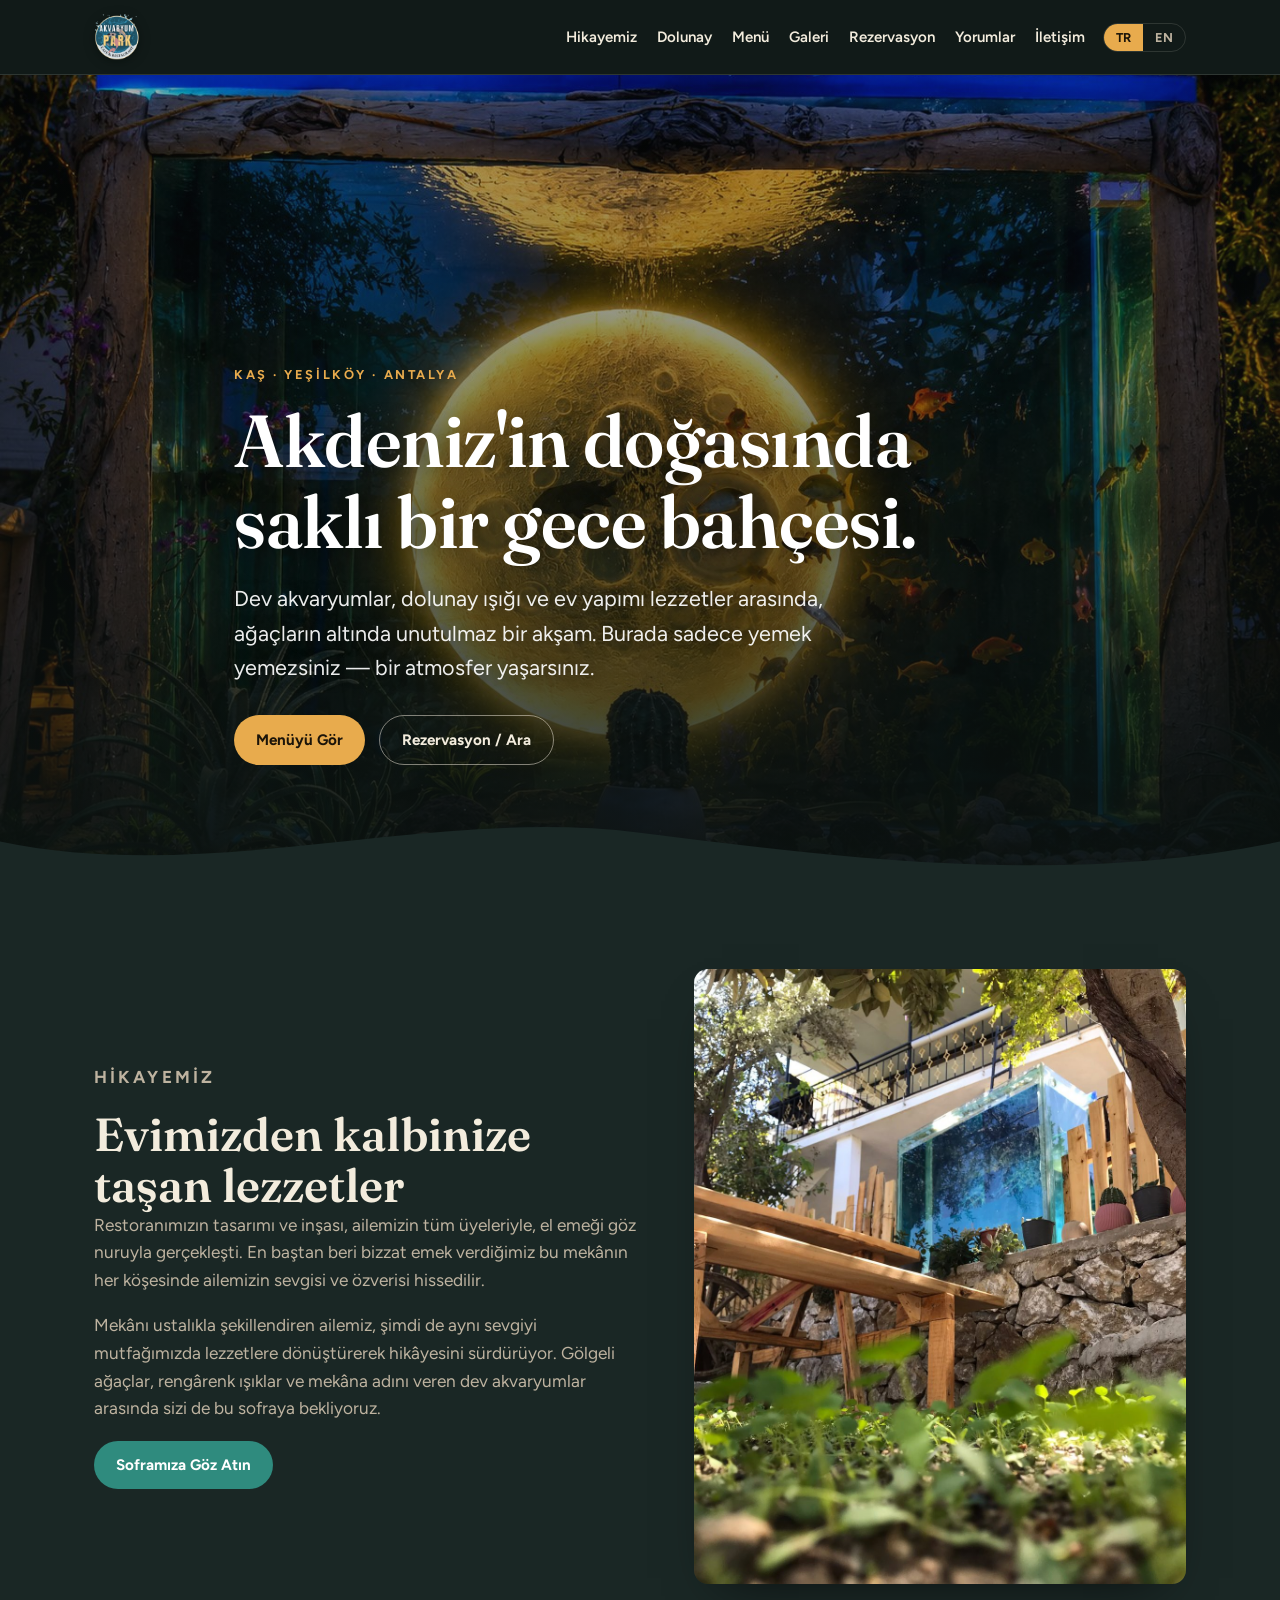
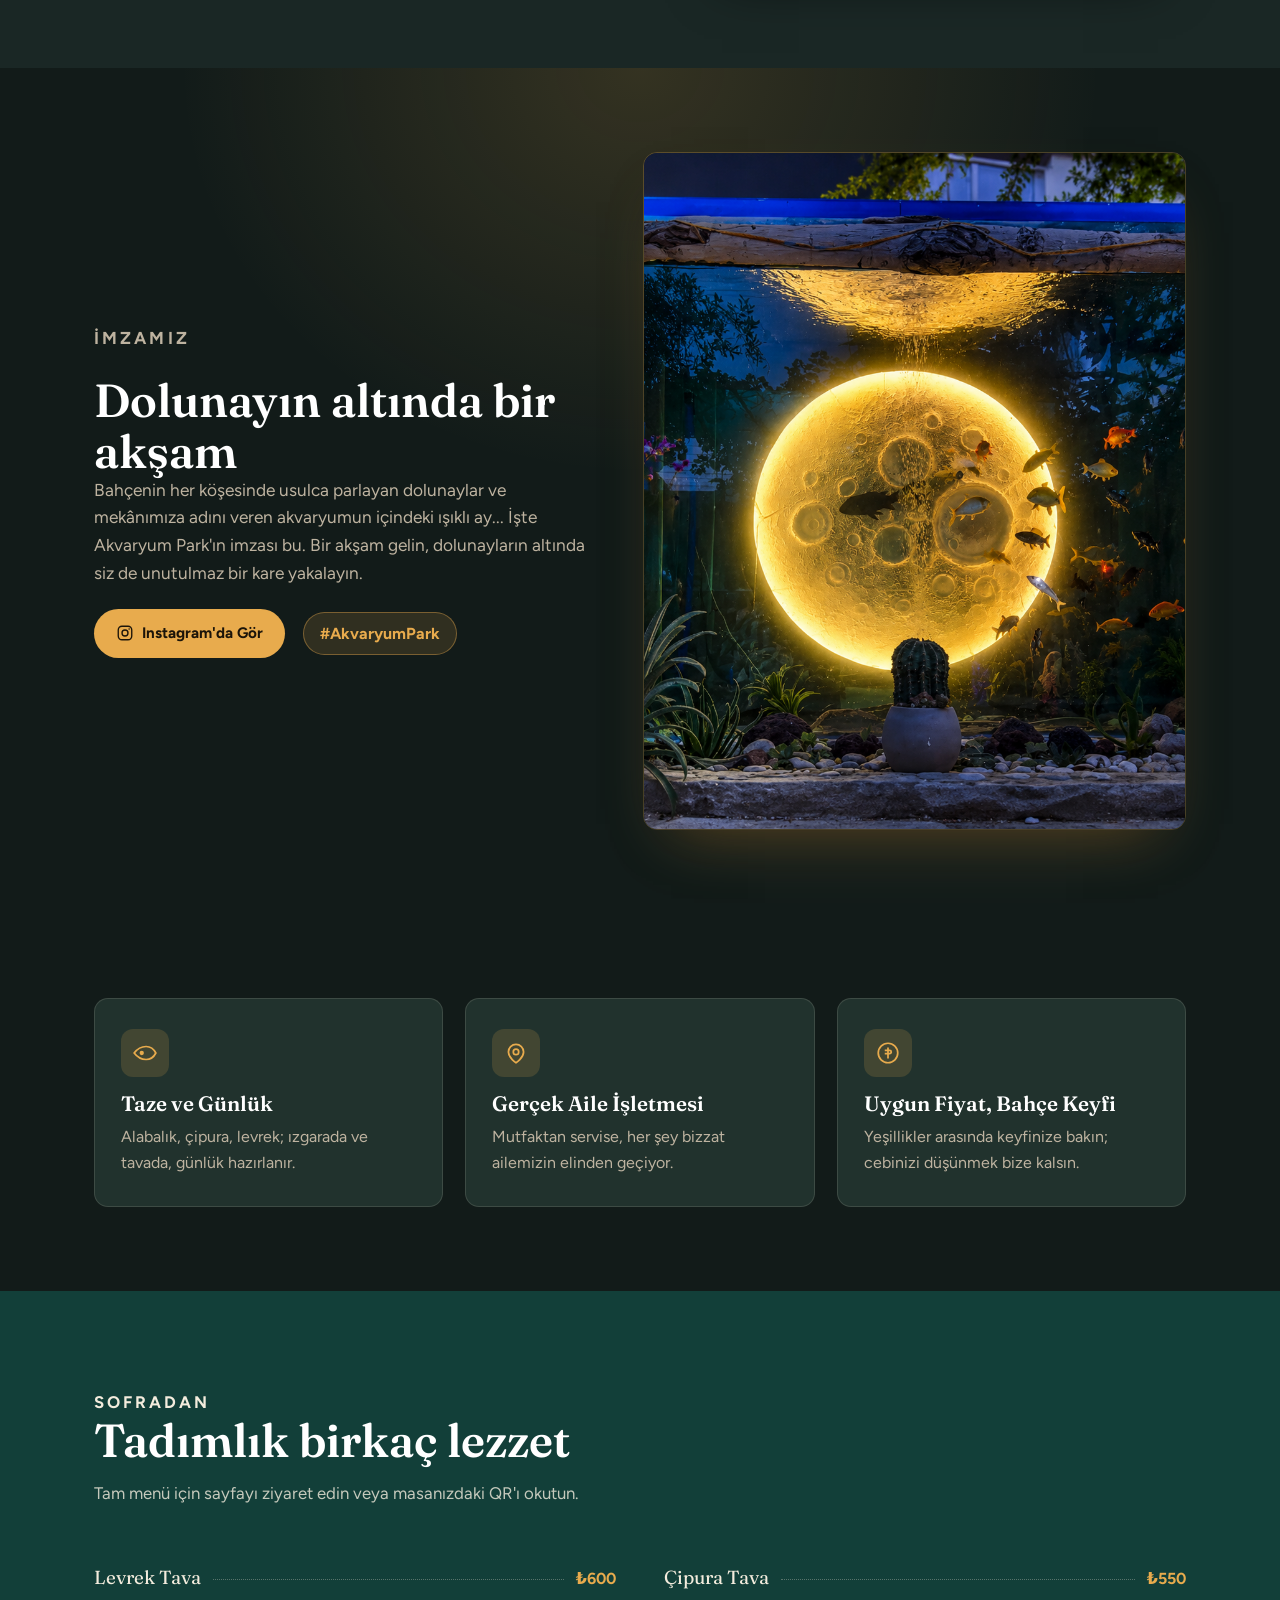
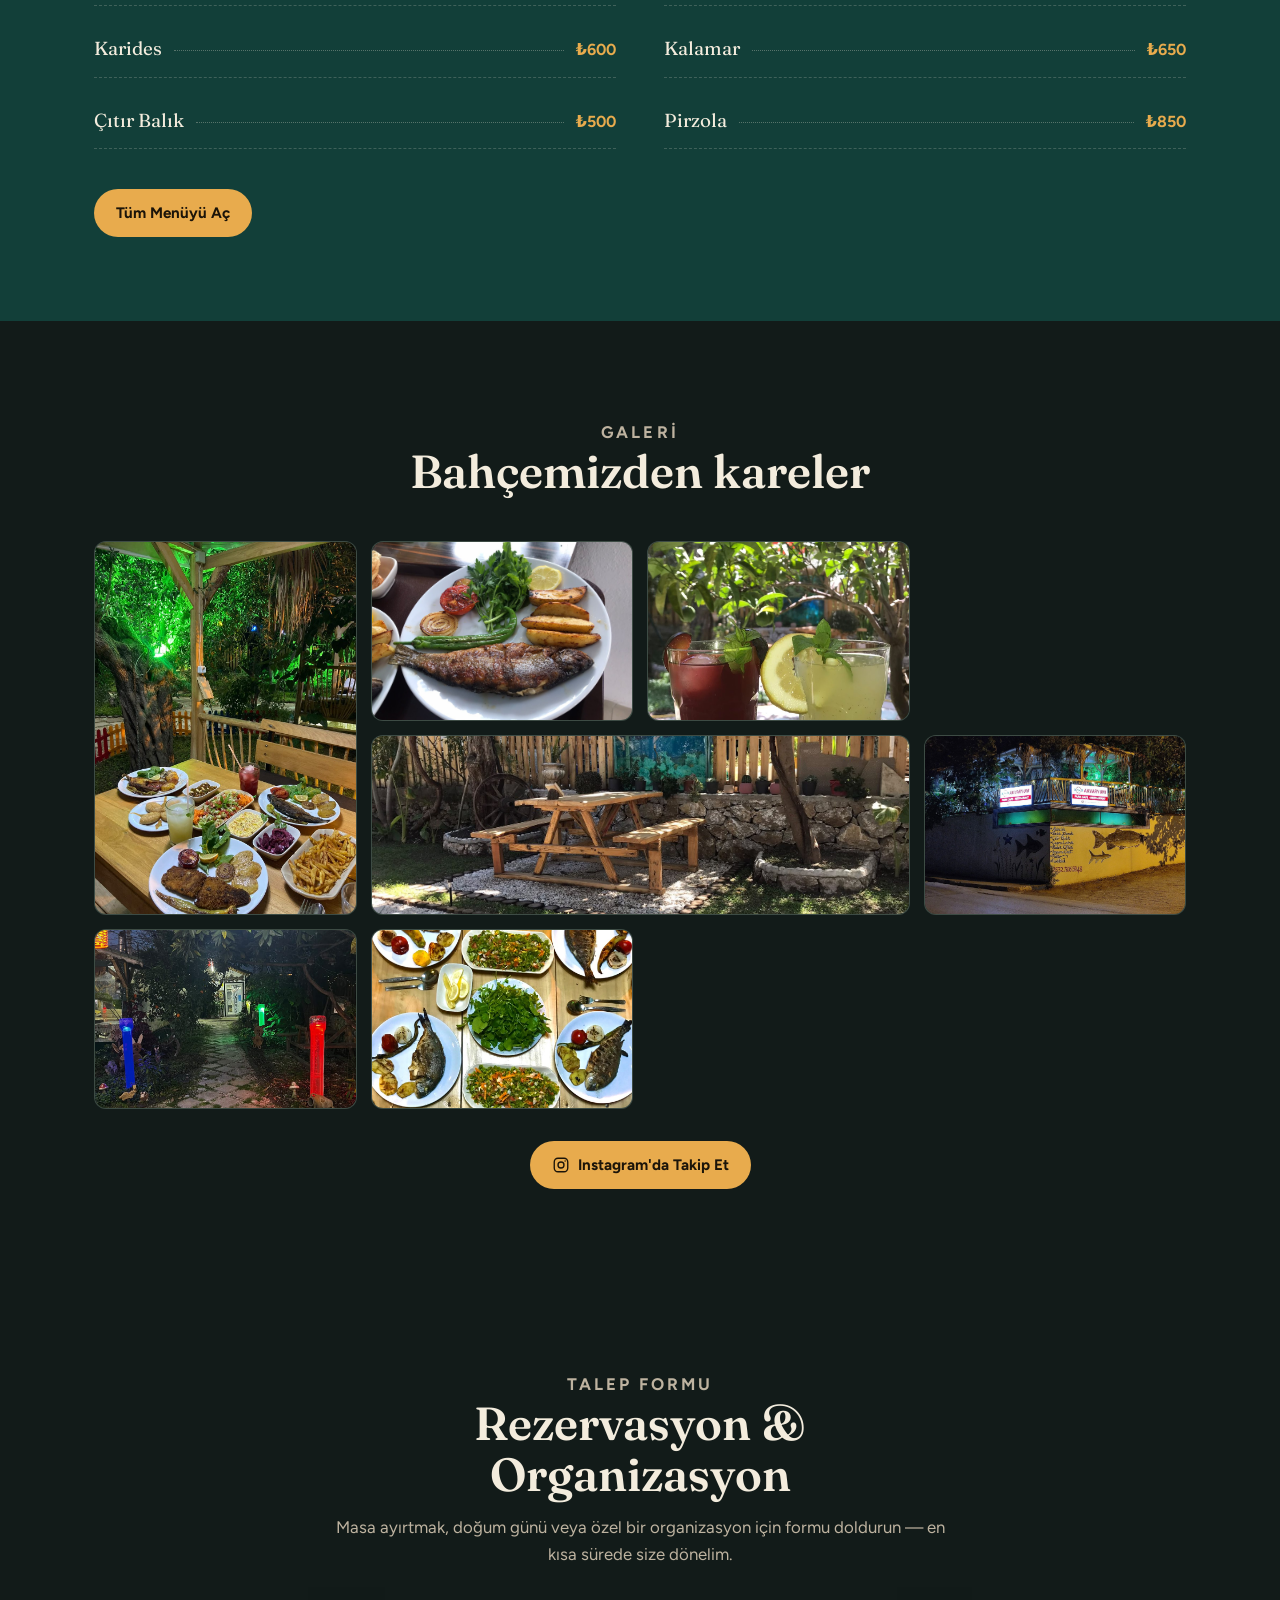
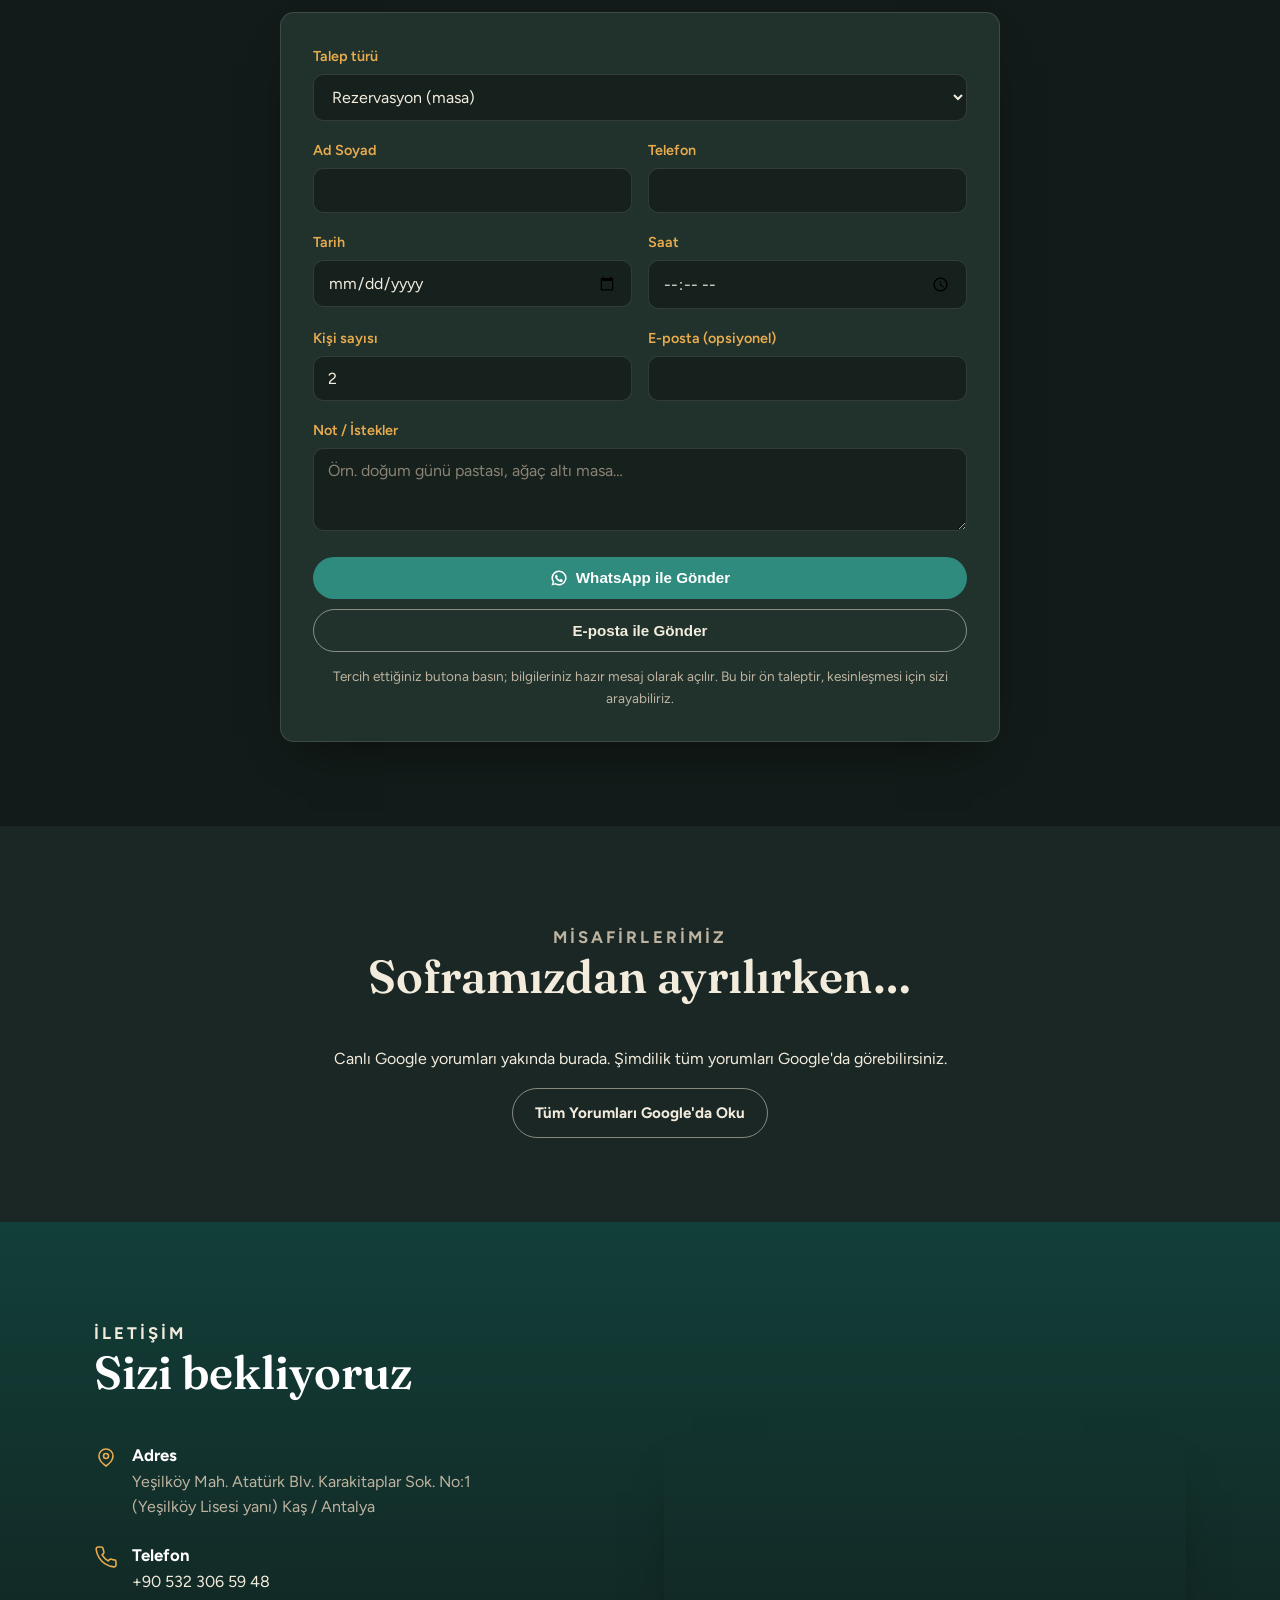
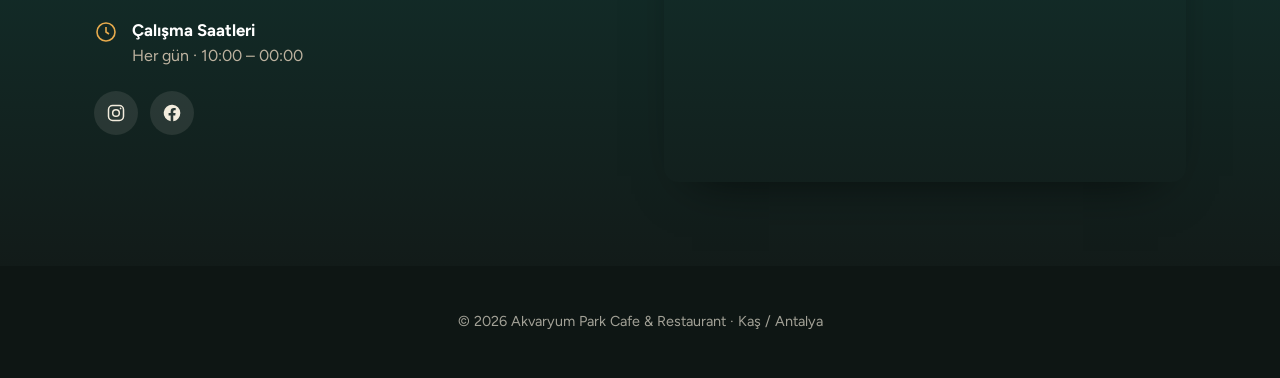
==== commit fa0d3272: "Rezervasyon WhatsApp + e-posta" ====
--- a/index.html
+++ b/index.html
@@ -186,57 +186,59 @@
       <h2 data-tr="Rezervasyon & Organizasyon" data-en="Reservation & Events">Rezervasyon & Organizasyon</h2>
       <p data-tr="Masa ayırtmak, doğum günü veya özel bir organizasyon için formu doldurun — en kısa sürede size dönelim." data-en="Book a table, or plan a birthday or special event — fill in the form and we'll get back to you shortly.">Masa ayırtmak, doğum günü veya özel bir organizasyon için formu doldurun — en kısa sürede size dönelim.</p>
     </div>
-
-    <!-- ============================================================
-         FORMSPREE: aşağıdaki action'daki XXXXXXXX yerine kendi form
-         ID'ni yaz (formspree.io'da yeni form aç → hasrettufekci@gmail.com).
-         Statik sitede çalışır, sunucu gerekmez.
-         ============================================================ -->
-    <form class="booking-form" action="https://formspree.io/f/XXXXXXXX" method="POST">
+        <form class="booking-form" id="rezervasyon-form" onsubmit="return false;">
       <div class="field">
         <label data-tr="Talep türü" data-en="Request type">Talep türü</label>
-        <select name="Talep Türü" required>
-          <option value="Rezervasyon" data-tr="Rezervasyon (masa)" data-en="Reservation (table)">Rezervasyon (masa)</option>
-          <option value="Doğum Günü" data-tr="Doğum günü" data-en="Birthday">Doğum günü</option>
-          <option value="Organizasyon" data-tr="Organizasyon / özel etkinlik" data-en="Event / special occasion">Organizasyon / özel etkinlik</option>
+        <select id="rz-tur">
+          <option data-tr="Rezervasyon (masa)" data-en="Reservation (table)">Rezervasyon (masa)</option>
+          <option data-tr="Doğum günü" data-en="Birthday">Doğum günü</option>
+          <option data-tr="Organizasyon / özel etkinlik" data-en="Event / special occasion">Organizasyon / özel etkinlik</option>
         </select>
       </div>
       <div class="row2">
         <div class="field">
           <label data-tr="Ad Soyad" data-en="Full name">Ad Soyad</label>
-          <input type="text" name="Ad Soyad" required>
+          <input type="text" id="rz-ad" required>
         </div>
         <div class="field">
           <label data-tr="Telefon" data-en="Phone">Telefon</label>
-          <input type="tel" name="Telefon" required>
+          <input type="tel" id="rz-tel" required>
         </div>
       </div>
       <div class="row2">
         <div class="field">
           <label data-tr="Tarih" data-en="Date">Tarih</label>
-          <input type="date" name="Tarih" required>
+          <input type="date" id="rz-tarih" required>
         </div>
         <div class="field">
           <label data-tr="Saat" data-en="Time">Saat</label>
-          <input type="time" name="Saat">
+          <input type="time" id="rz-saat">
         </div>
       </div>
       <div class="row2">
         <div class="field">
           <label data-tr="Kişi sayısı" data-en="Number of guests">Kişi sayısı</label>
-          <input type="number" name="Kişi Sayısı" min="1" value="2">
+          <input type="number" id="rz-kisi" min="1" value="2">
         </div>
         <div class="field">
           <label data-tr="E-posta (opsiyonel)" data-en="Email (optional)">E-posta (opsiyonel)</label>
-          <input type="email" name="email">
+          <input type="email" id="rz-email">
         </div>
       </div>
       <div class="field">
         <label data-tr="Not / İstekler" data-en="Notes / requests">Not / İstekler</label>
-        <textarea name="Not" rows="3" data-tr-attr="placeholder" data-tr-placeholder="Örn. doğum günü pastası, ağaç altı masa…" data-en-placeholder="e.g. birthday cake, table under the trees…" placeholder="Örn. doğum günü pastası, ağaç altı masa…"></textarea>
-      </div>
-      <button type="submit" class="btn" data-tr="Talebi Gönder" data-en="Send request">Talebi Gönder</button>
-      <p class="form-note" data-tr="Form gönderildiğinde talebiniz e-posta olarak bize ulaşır. Bu bir ön taleptir; kesinleşmesi için sizi arayabiliriz." data-en="Your request reaches us by email. This is a preliminary request; we may call you to confirm.">Form gönderildiğinde talebiniz e-posta olarak bize ulaşır.</p>
+        <textarea id="rz-not" rows="3" data-tr-attr="placeholder" data-tr-placeholder="Örn. doğum günü pastası, ağaç altı masa…" data-en-placeholder="e.g. birthday cake, table under the trees…" placeholder="Örn. doğum günü pastası, ağaç altı masa…"></textarea>
+      </div>
+      <div class="rz-buttons">
+        <button type="button" class="btn sea" id="rz-whatsapp">
+          <svg width="18" height="18" viewBox="0 0 24 24" fill="currentColor" aria-hidden="true"><path d="M12 2a10 10 0 0 0-8.5 15.3L2 22l4.8-1.5A10 10 0 1 0 12 2zm0 18a8 8 0 0 1-4.1-1.1l-.3-.2-2.8.9.9-2.7-.2-.3A8 8 0 1 1 12 20zm4.4-6c-.2-.1-1.4-.7-1.6-.8-.2-.1-.4-.1-.6.1-.2.2-.6.8-.8 1-.1.1-.3.2-.5.1a6.5 6.5 0 0 1-3.2-2.8c-.2-.4.2-.4.6-1.2.1-.1 0-.3 0-.4l-.8-1.8c-.2-.5-.4-.4-.6-.4h-.5a1 1 0 0 0-.7.3c-.2.3-.9.9-.9 2.1s.9 2.4 1 2.6c.1.2 1.8 2.8 4.4 3.9 1.6.7 2.2.7 3 .6.5-.1 1.4-.6 1.6-1.1.2-.6.2-1 .1-1.1 0-.1-.2-.2-.5-.3z"/></svg>
+          <span data-tr="WhatsApp ile Gönder" data-en="Send via WhatsApp">WhatsApp ile Gönder</span>
+        </button>
+        <button type="button" class="btn ghost" id="rz-eposta">
+          <span data-tr="E-posta ile Gönder" data-en="Send via Email">E-posta ile Gönder</span>
+        </button>
+      </div>
+      <p class="form-note" data-tr="Tercih ettiğiniz butona basın; bilgileriniz hazır mesaj olarak açılır. Bu bir ön taleptir, kesinleşmesi için sizi arayabiliriz." data-en="Tap your preferred button; your details open as a ready message. This is a preliminary request; we may call you to confirm.">Tercih ettiğiniz butona basın; bilgileriniz hazır mesaj olarak açılır. Bu bir ön taleptir, kesinleşmesi için sizi arayabiliriz.</p>
     </form>
   </div>
 </section>
--- a/style.css
+++ b/style.css
@@ -206,3 +206,7 @@
   .booking-form { padding: 22px; }
 }
 :focus-visible { outline: 3px solid var(--amber); outline-offset: 2px; border-radius: 4px; }
+
+/* Rezervasyon butonları (WhatsApp + E-posta) */
+.rz-buttons { display: flex; flex-direction: column; gap: 10px; margin-top: 10px; }
+.rz-buttons .btn { width: 100%; margin-top: 0; }
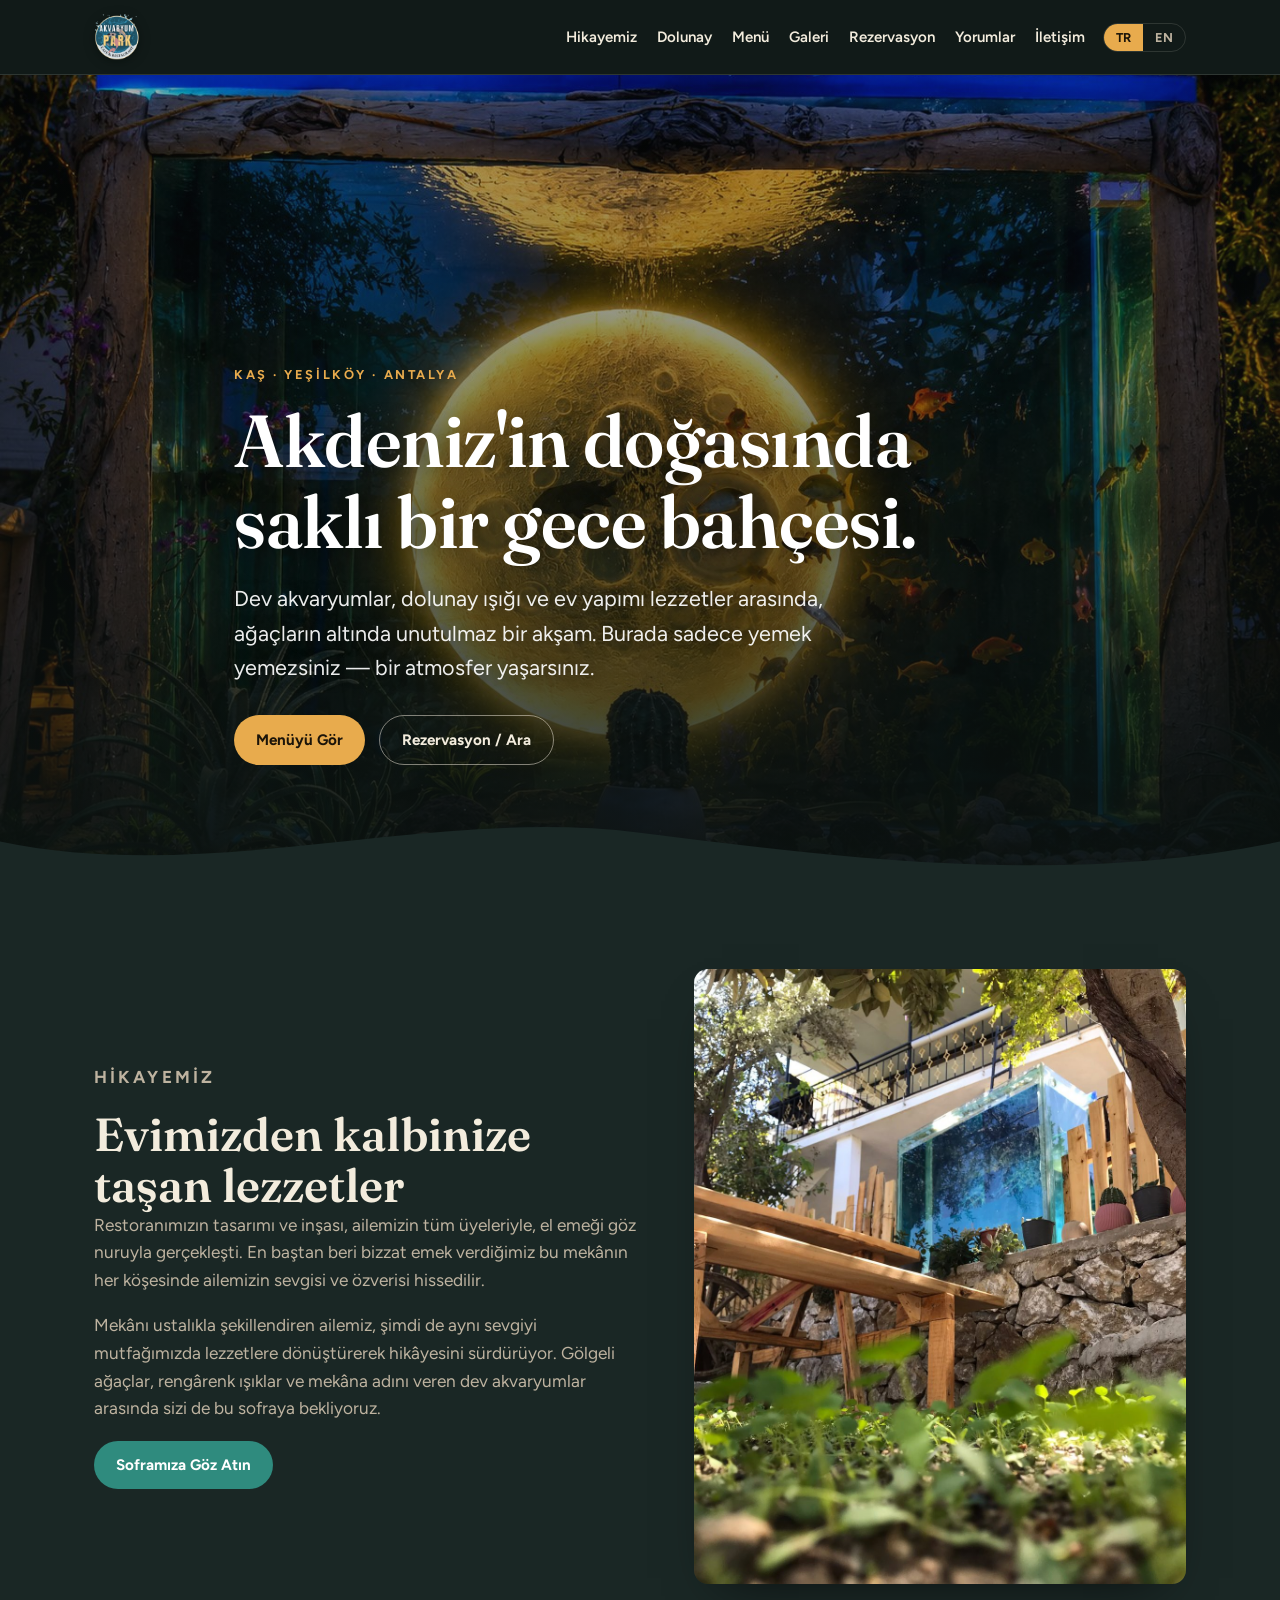
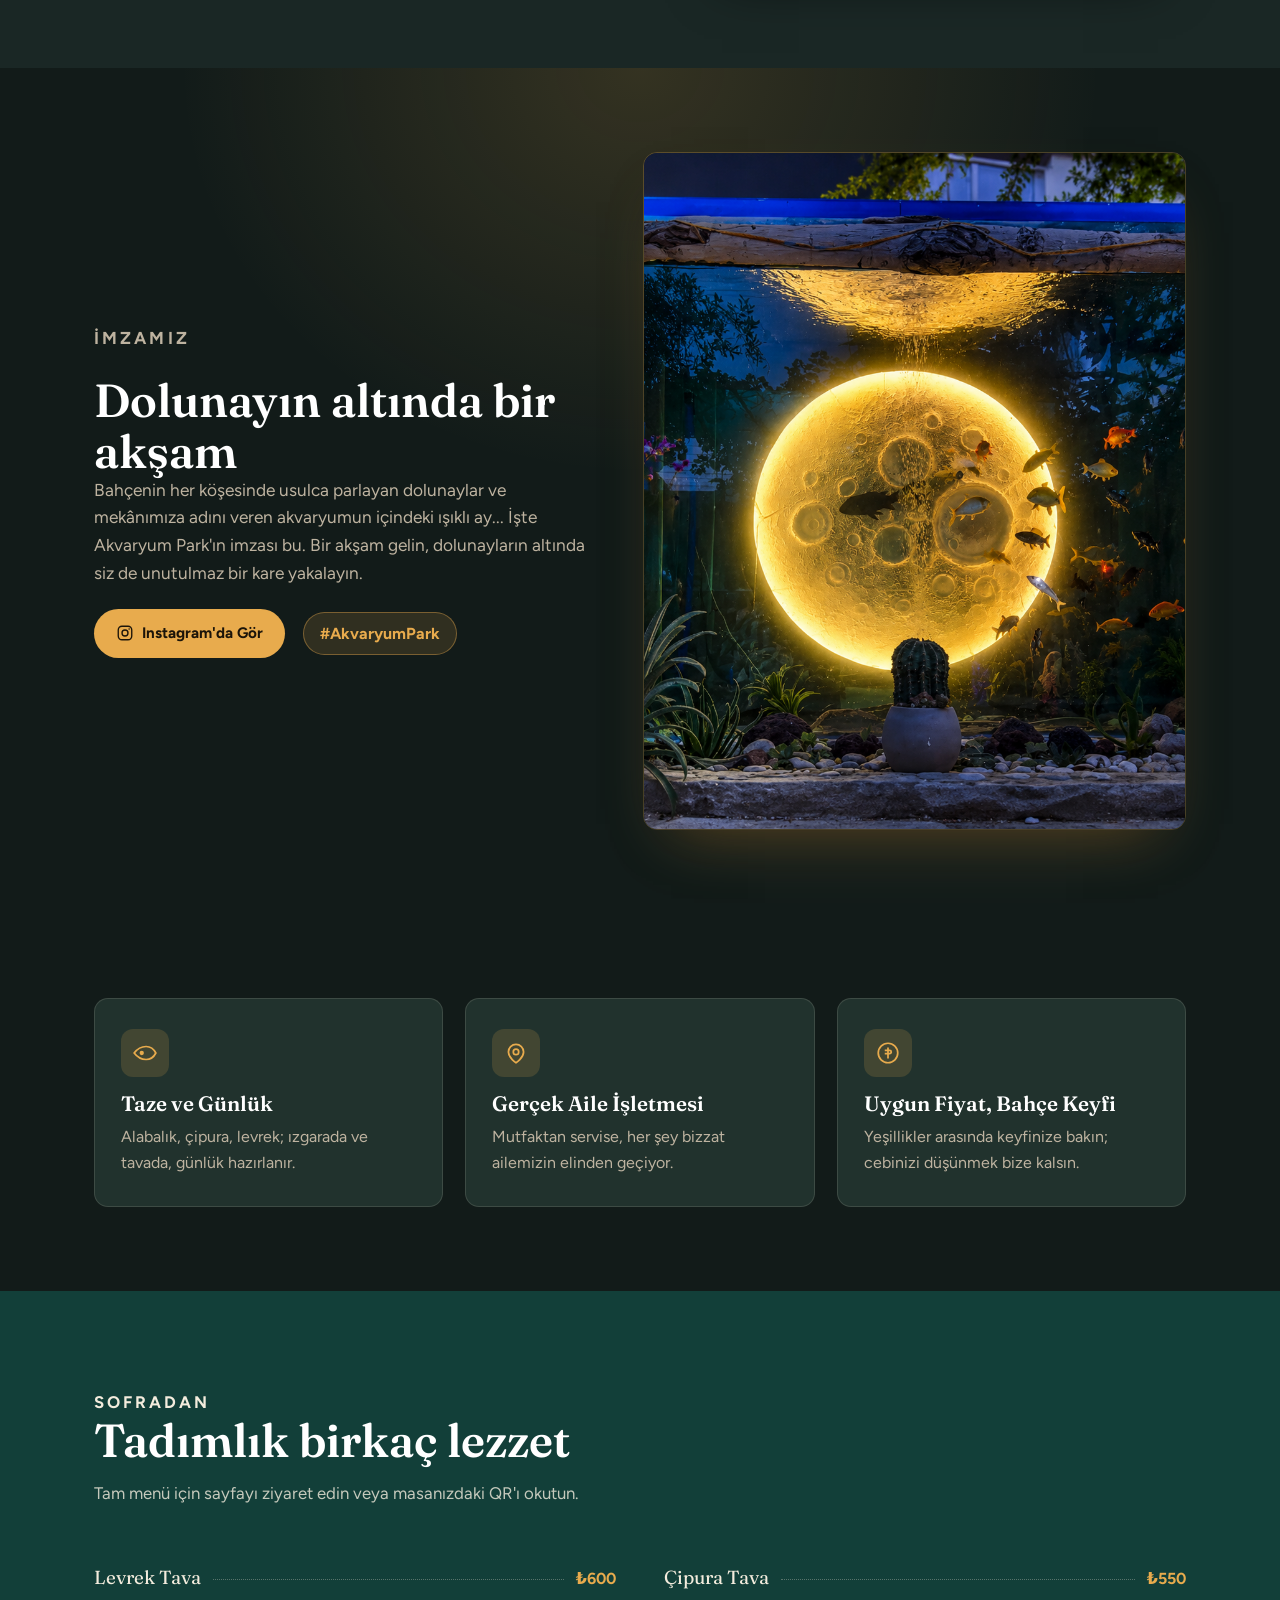
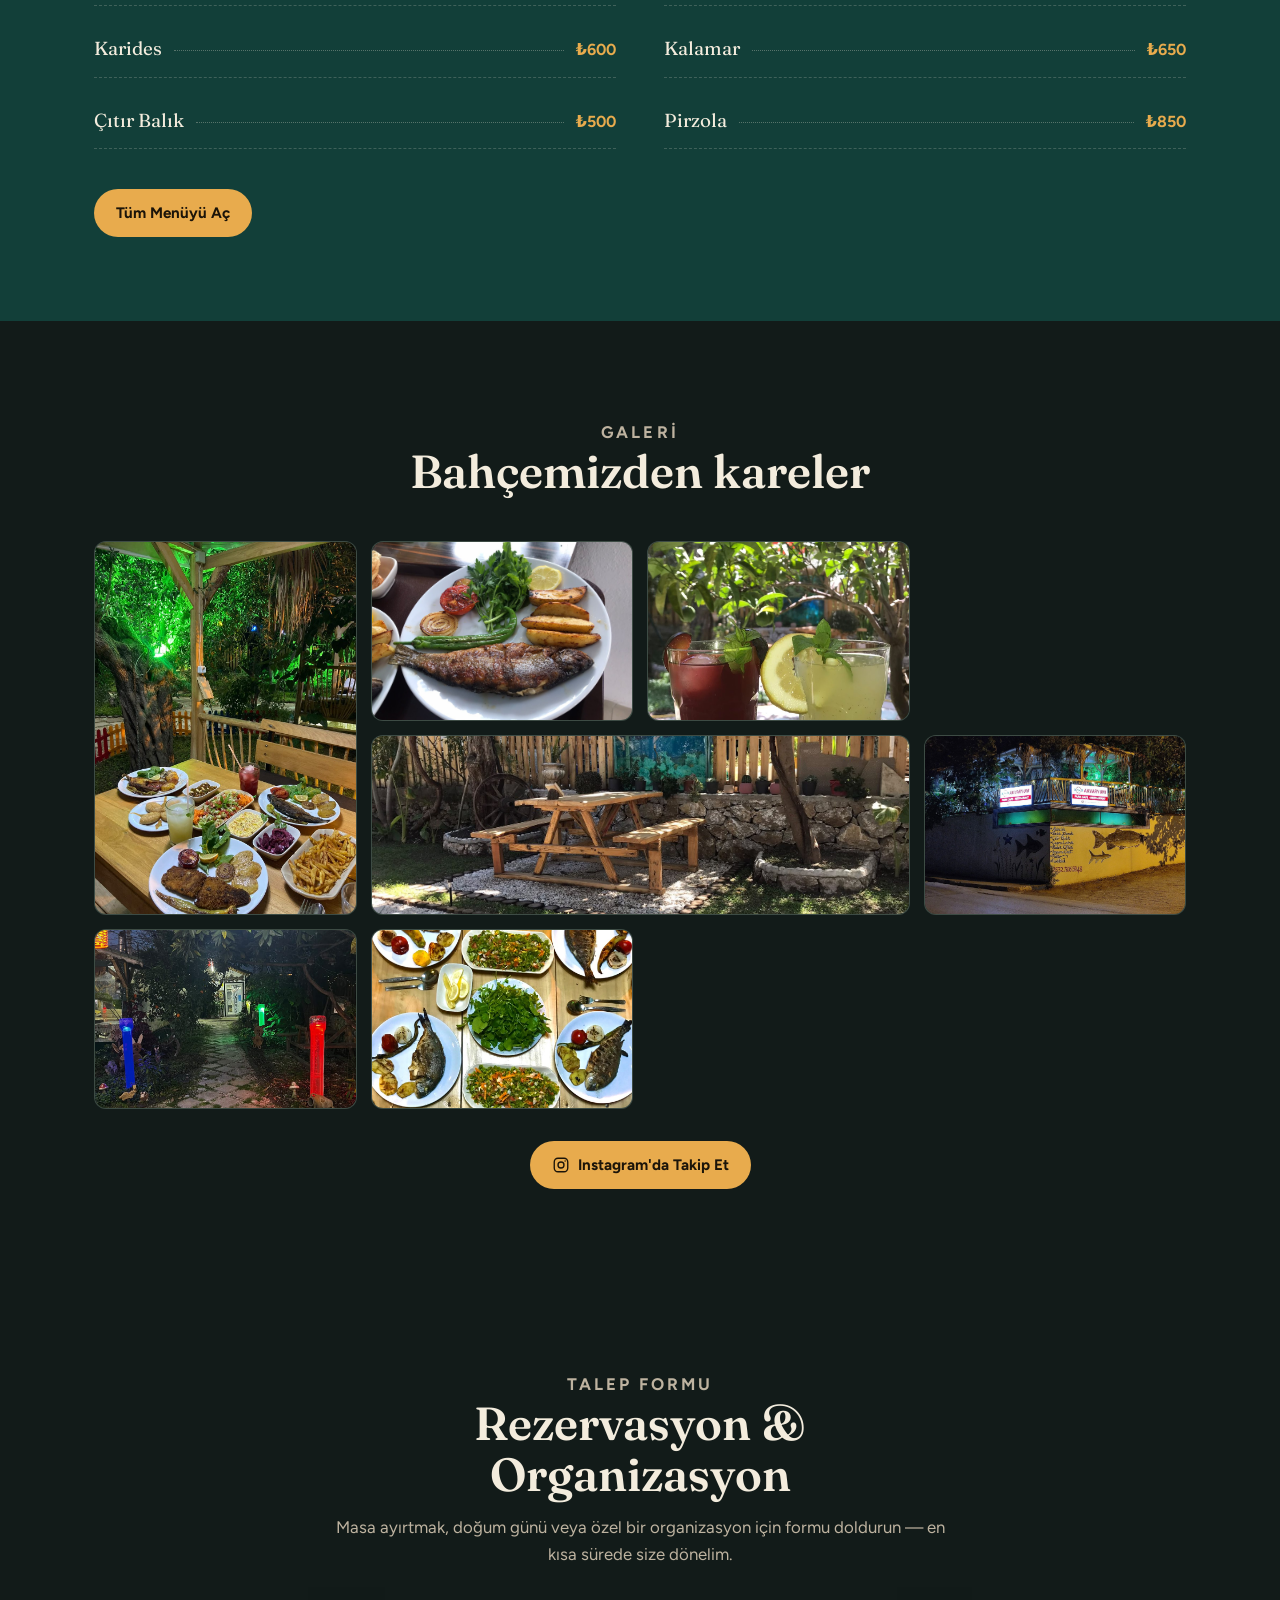
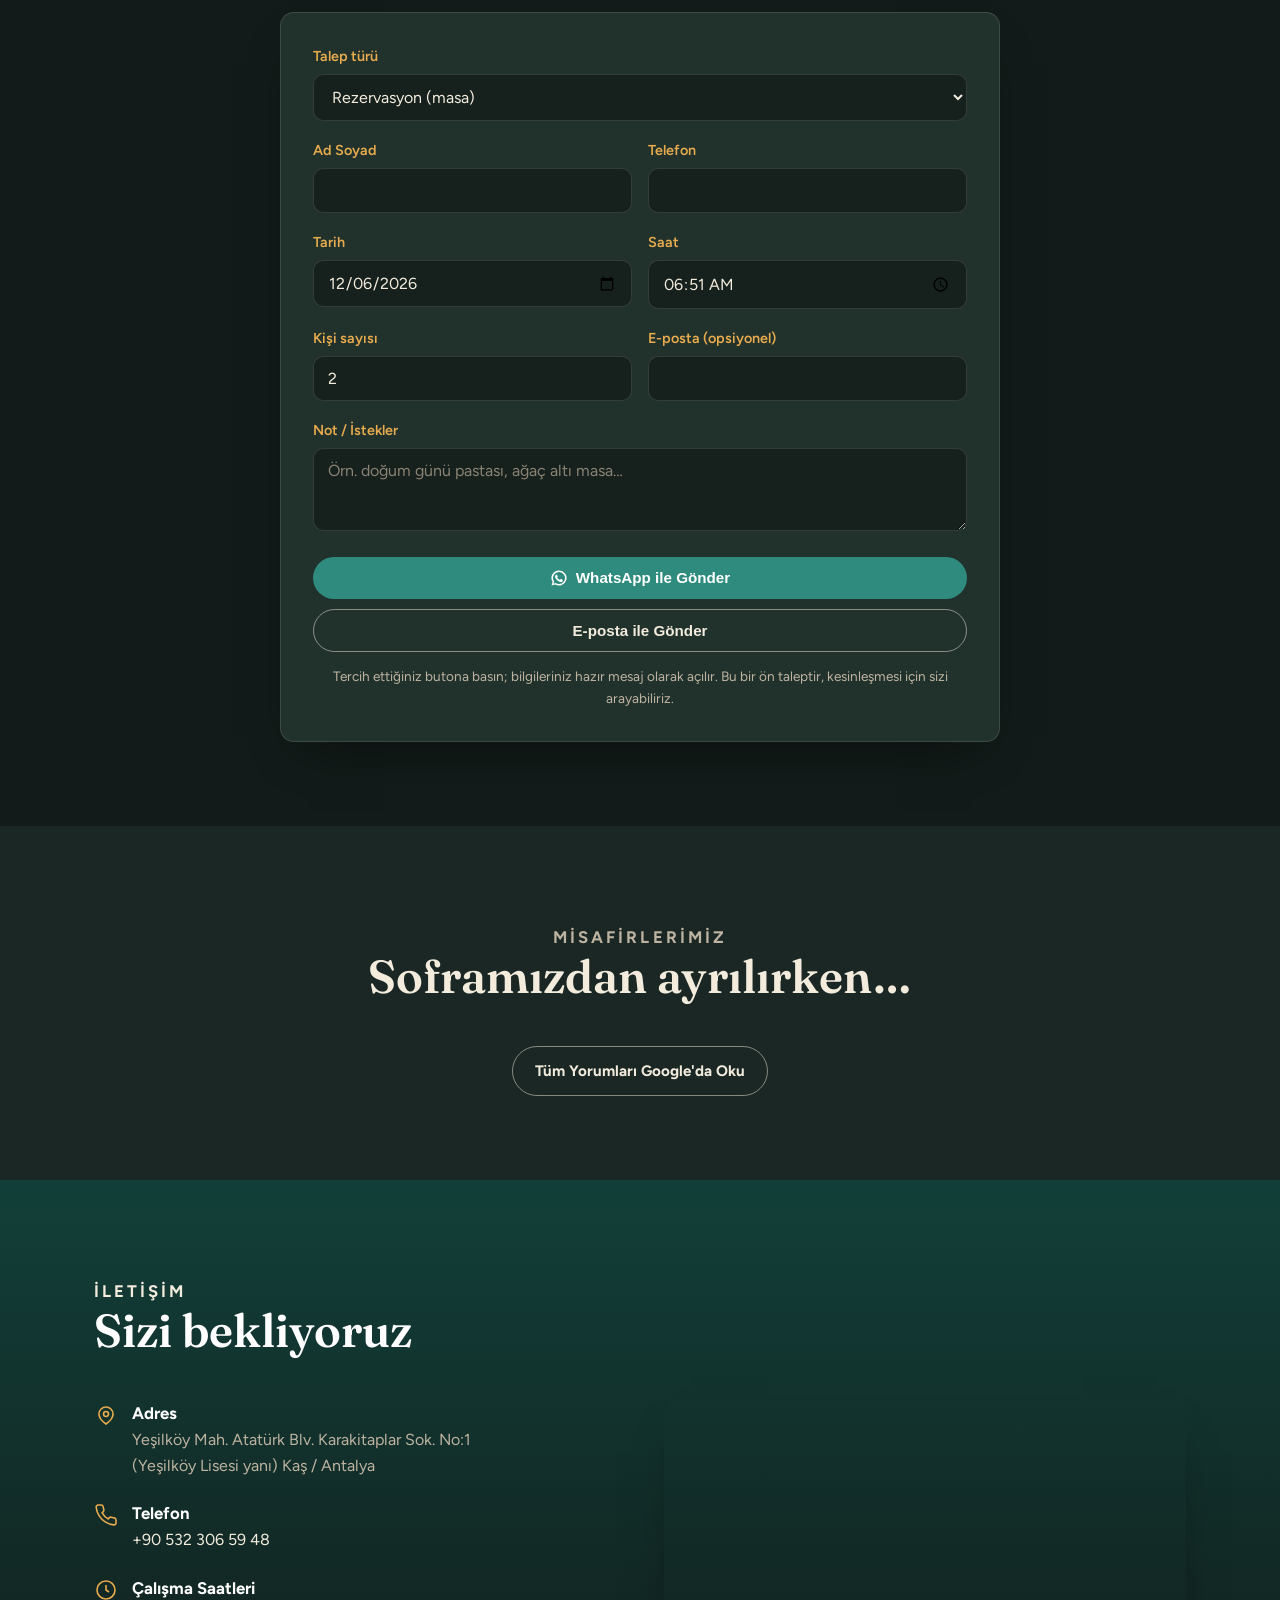
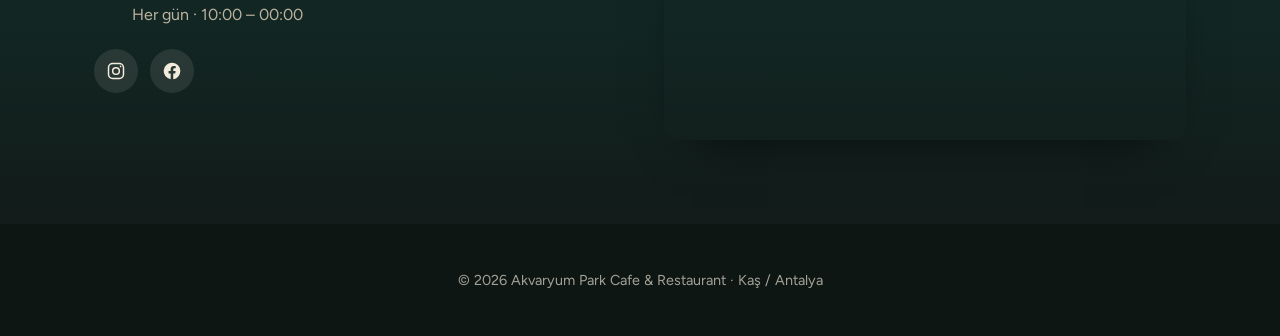
==== commit 40472770: "Featurable canli yorumlar" ====
--- a/index.html
+++ b/index.html
@@ -250,19 +250,10 @@
       <p class="eyebrow" data-tr="Misafirlerimiz" data-en="Our Guests">Misafirlerimiz</p>
       <h2 data-tr="Soframızdan ayrılırken…" data-en="As they leave our table…">Soframızdan ayrılırken…</h2>
     </div>
-    <!-- ============================================================
-         FEATURABLE CANLI GOOGLE YORUMLARI
-         1) featurable.com'da ücretsiz hesap aç, Google işletmeni bağla
-         2) Bir widget oluştur, sana verdiği WIDGET ID'yi al
-         3) Aşağıdaki div'in id'sindeki XXXXXXXX yerine o ID'yi yaz
-         Script en altta zaten yüklü. Bağlanınca canlı yorumlar burada akar.
-         ============================================================ -->
-    <div id="featurable-XXXXXXXX" data-featurable-async></div>
-
-    <!-- Widget bağlanana kadar görünecek yedek mesaj (bağlayınca silebilirsin) -->
-    <p class="center" style="color:var(--ink-soft)" data-tr="Canlı Google yorumları yakında burada. Şimdilik tüm yorumları Google'da görebilirsiniz." data-en="Live Google reviews coming here soon. For now, see all reviews on Google.">Canlı Google yorumları yakında burada.</p>
-
-    <div class="center">
+    <!-- Featurable canlı Google yorumları -->
+    <div id="featurable-76933dc9-92da-4250-91fc-d5878a3e2a98" data-featurable-async></div>
+
+    <div class="center" style="margin-top:28px">
       <!-- GOOGLE YORUMLAR LİNKİ: aşağıdaki href'i Google işletme yorum bağlantınla değiştir -->
       <a class="btn ghost" href="https://www.google.com/maps/place/Akvaryum+Cafe+Park+Resturant" target="_blank" rel="noopener" data-tr="Tüm Yorumları Google'da Oku" data-en="Read All Reviews on Google">Tüm Yorumları Google'da Oku</a>
     </div>
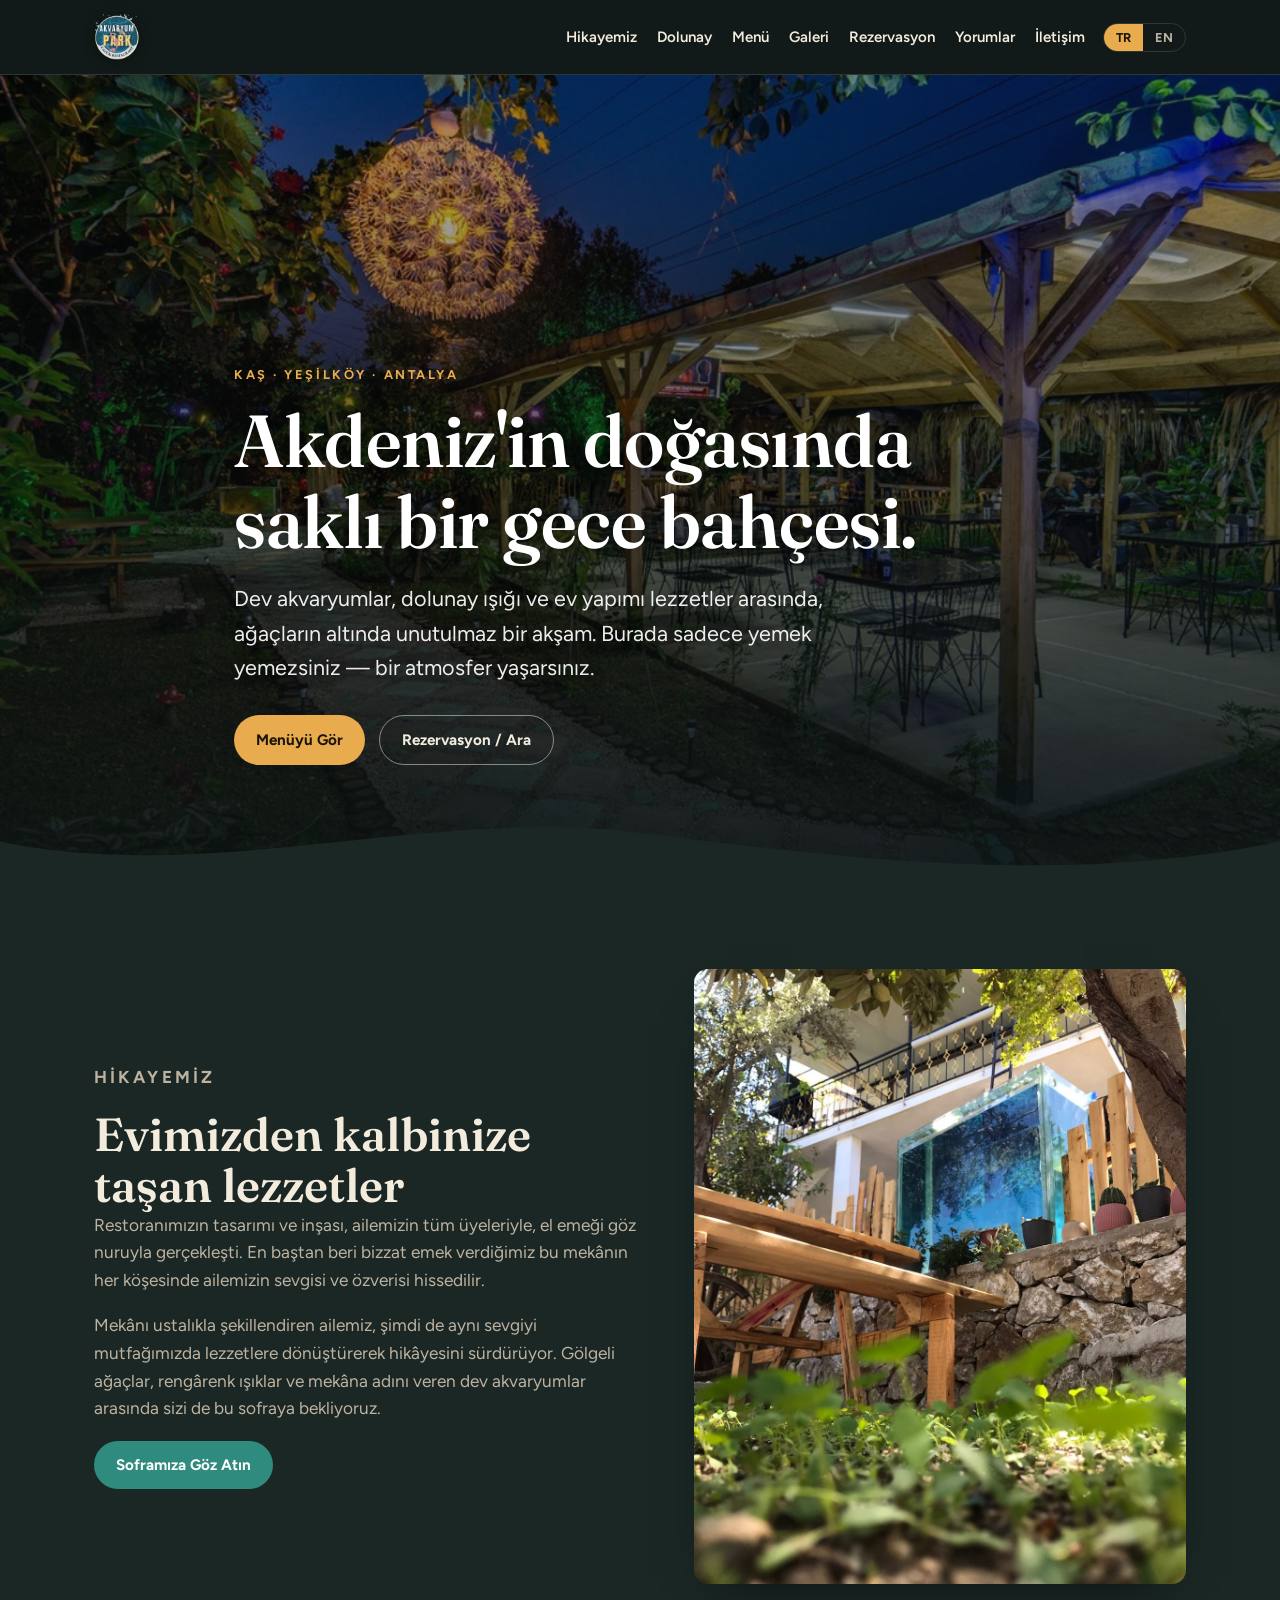
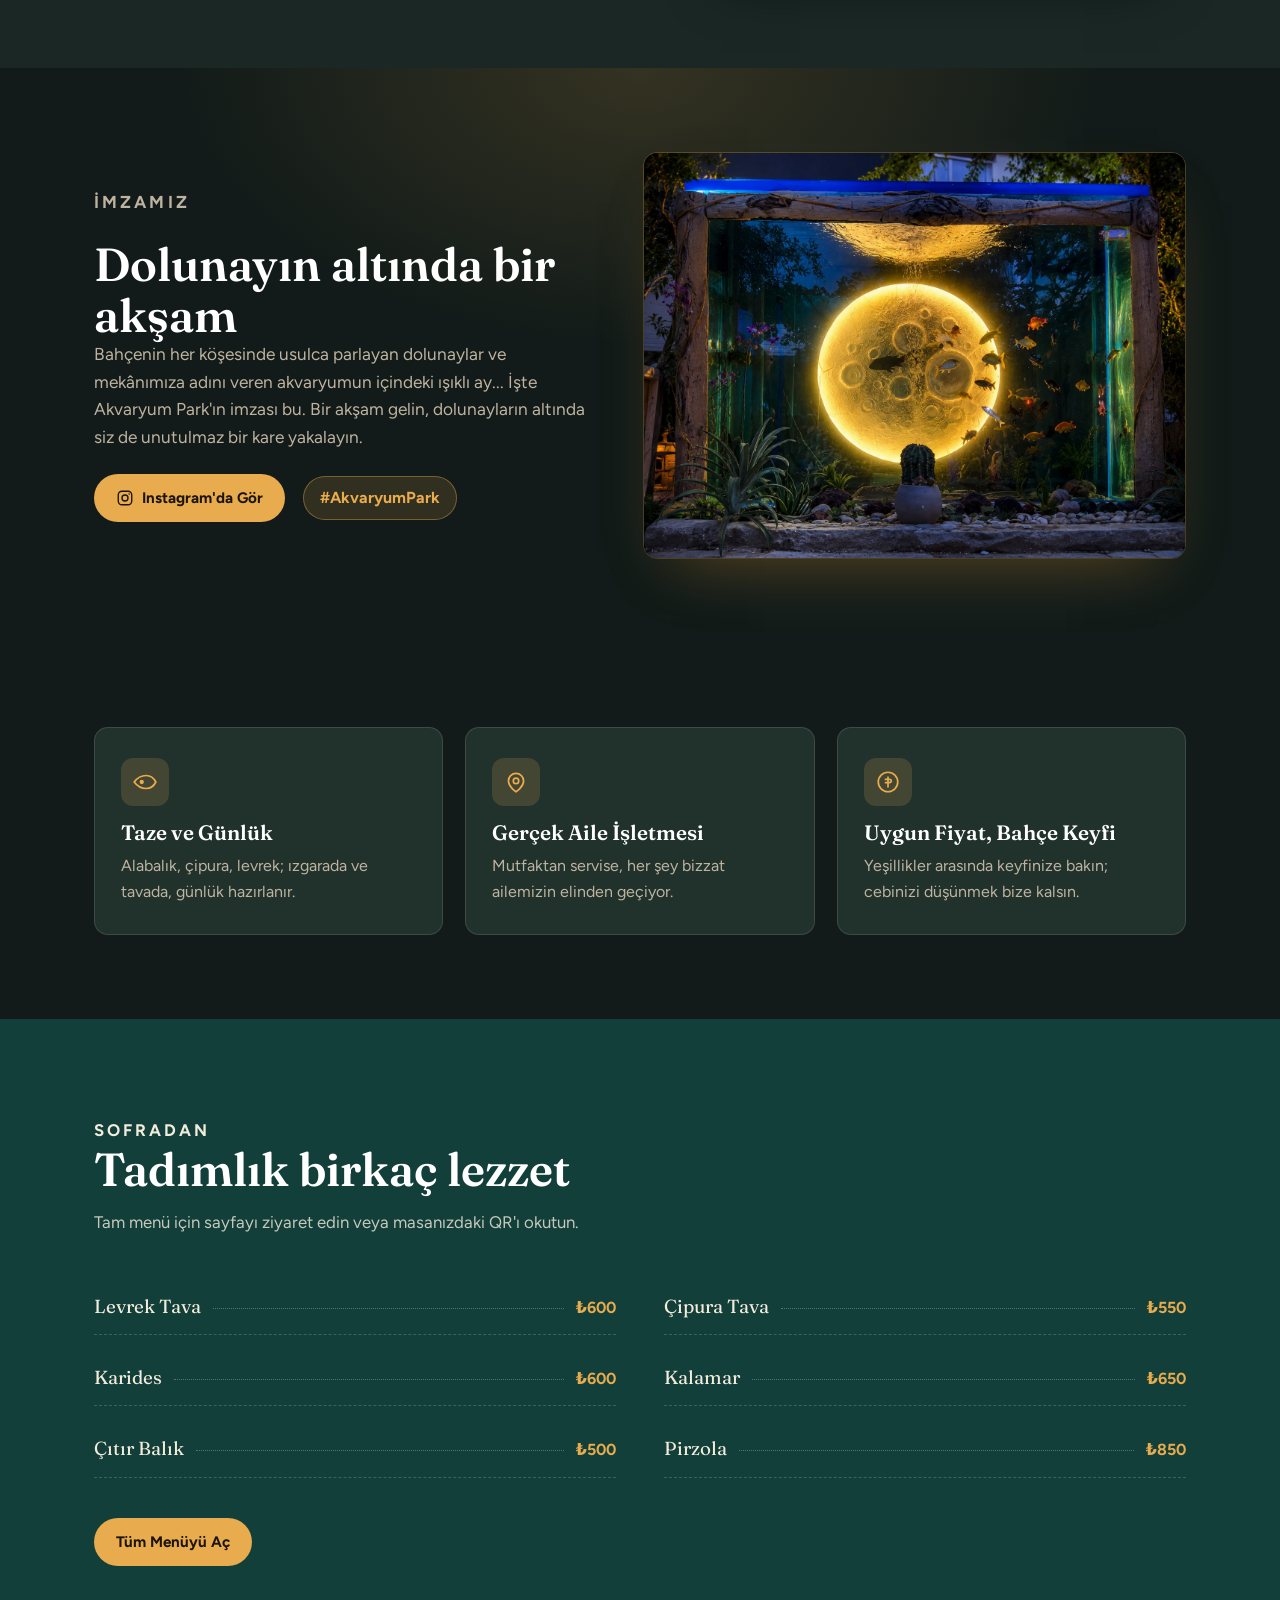
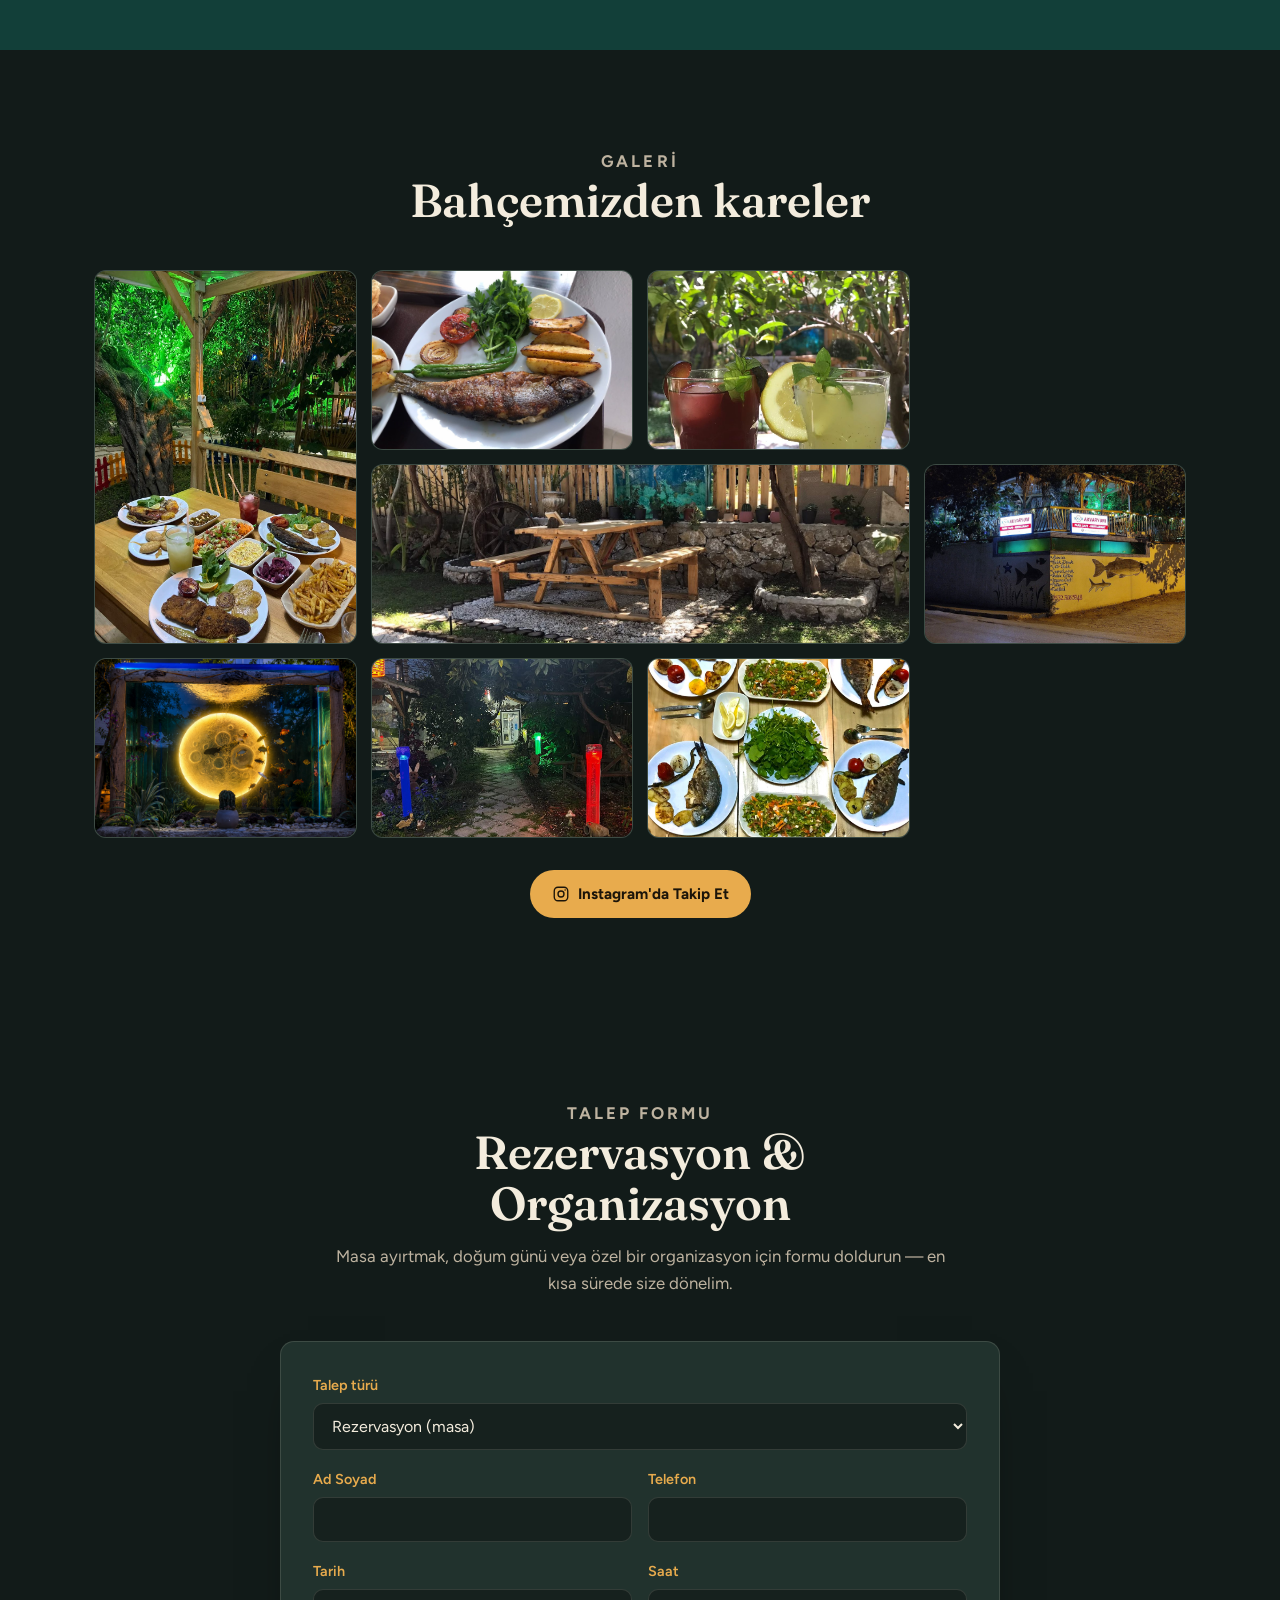
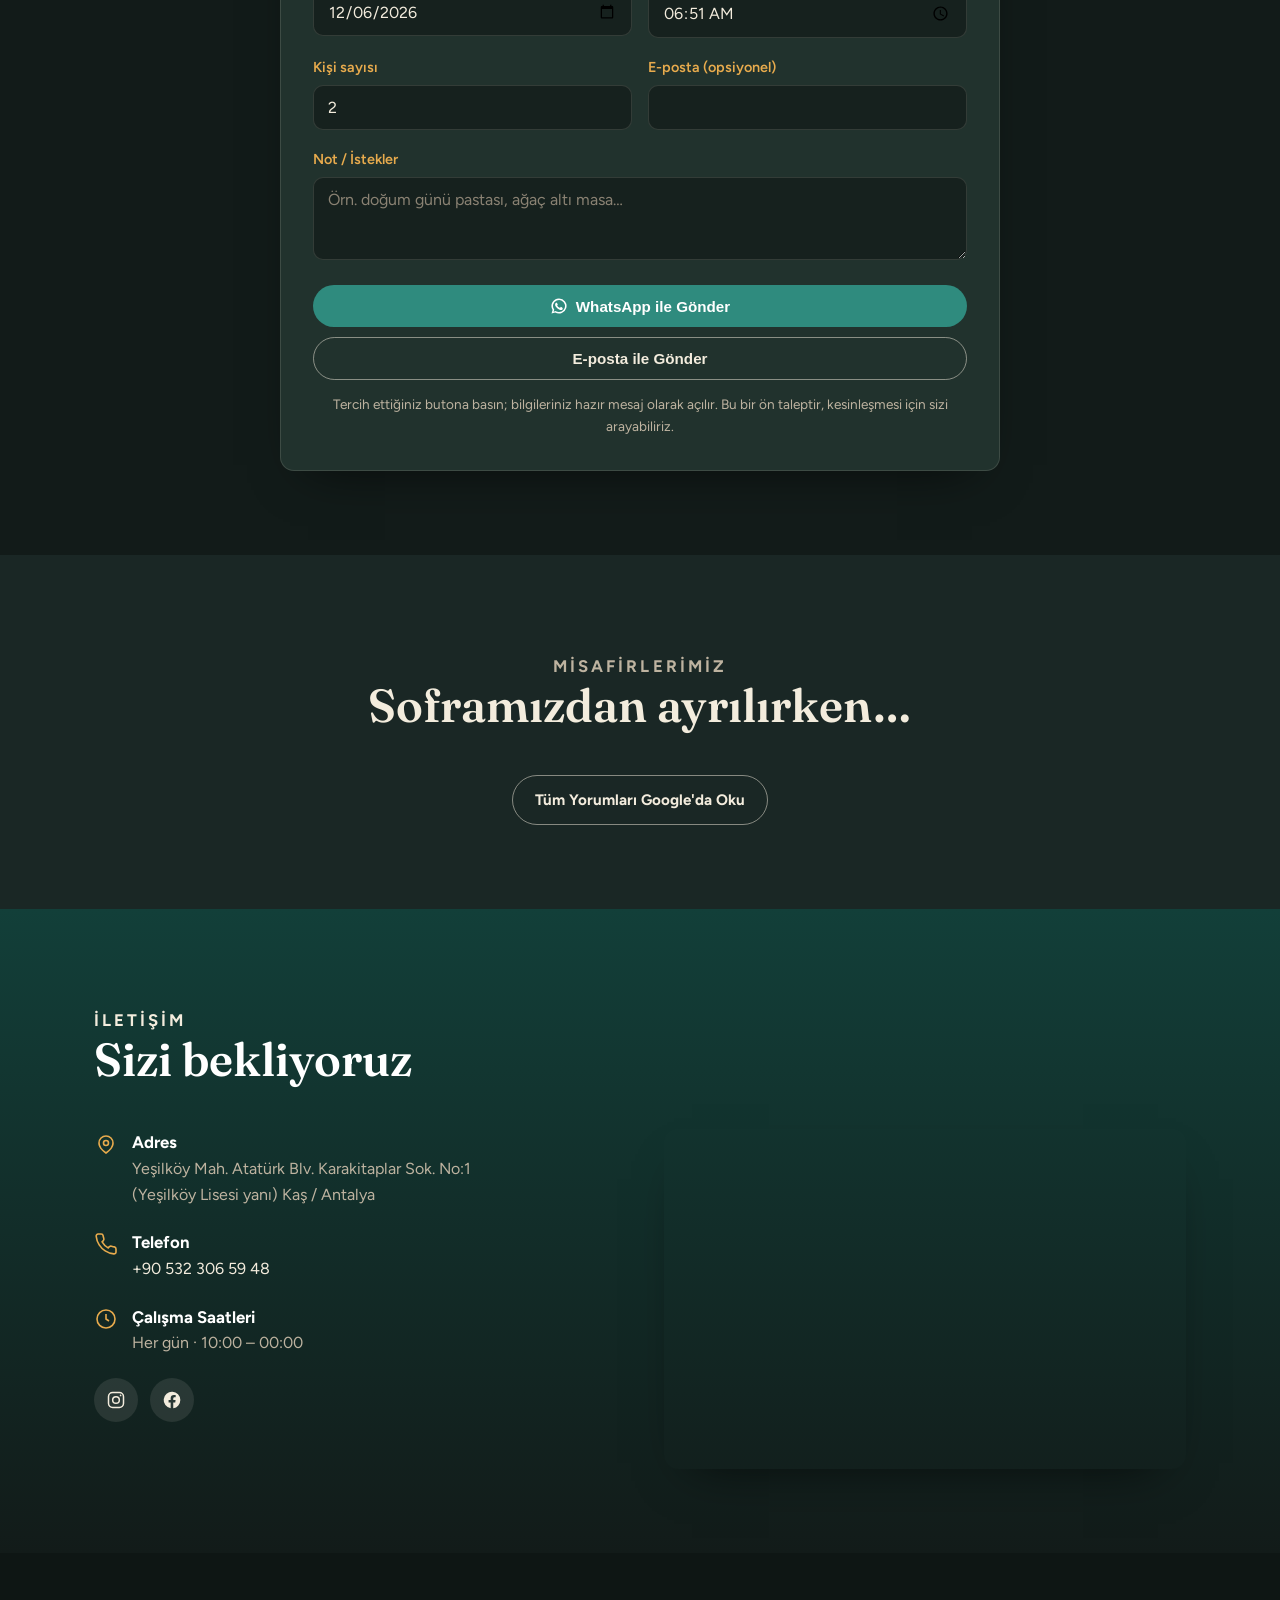
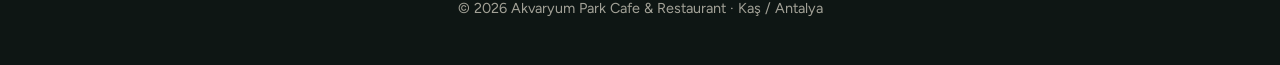
==== commit 6f9ee1e9: "Hero bahce fotosu + ay Dolunay bolumune" ====
--- a/index.html
+++ b/index.html
@@ -104,7 +104,7 @@
       </div>
     </div>
     <div class="moon-photo">
-      <img src="img/moon-lamps.jpg" alt="Bahçedeki ışıklı dolunay panoları" loading="lazy" />
+      <img src="img/moon-aquarium.jpg" alt="Akvaryum içinde ışıklı dolunay ve balıklar" loading="lazy" />
     </div>
   </div>
 </section>
@@ -166,6 +166,7 @@
       <div class="gp"><img src="img/galeri-3.jpg" alt="Ev yapımı limonata ve şalgam" loading="lazy"></div>
       <div class="gp wide"><img src="img/galeri-4.jpg" alt="Bahçedeki akvaryum ve ahşap masalar" loading="lazy"></div>
       <div class="gp"><img src="img/exterior-night.jpg" alt="Akvaryum Park gece dış cephe ve tabelalar" loading="lazy"></div>
+      <div class="gp"><img src="img/moon-lamps.jpg" alt="Bahçedeki ışıklı dolunay panoları" loading="lazy"></div>
       <div class="gp"><img src="img/galeri-6.jpg" alt="Bahçe giriş yolu" loading="lazy"></div>
       <div class="gp"><img src="img/galeri-7.jpg" alt="Sofradan kareler" loading="lazy"></div>
     </div>
@@ -255,7 +256,7 @@
 
     <div class="center" style="margin-top:28px">
       <!-- GOOGLE YORUMLAR LİNKİ: aşağıdaki href'i Google işletme yorum bağlantınla değiştir -->
-      <a class="btn ghost" href="https://www.google.com/maps/place/Akvaryum+Cafe+Park+Resturant" target="_blank" rel="noopener" data-tr="Tüm Yorumları Google'da Oku" data-en="Read All Reviews on Google">Tüm Yorumları Google'da Oku</a>
+      <a class="btn ghost" href="https://www.google.com/maps/place/?q=place_id:ChIJqdK5xWItwBQReatExqc1XXY" target="_blank" rel="noopener" data-tr="Tüm Yorumları Google'da Oku" data-en="Read All Reviews on Google">Tüm Yorumları Google'da Oku</a>
     </div>
   </div>
 </section>
--- a/style.css
+++ b/style.css
@@ -68,7 +68,7 @@
   position: relative; overflow: hidden; min-height: 90vh; display: flex; align-items: flex-end;
   background:
     linear-gradient(180deg, rgba(10,16,15,.30) 0%, rgba(10,16,15,.55) 55%, rgba(12,19,17,.92) 100%),
-    url('img/moon-aquarium.jpg') center/cover no-repeat;
+    url('img/hero.jpg') center/cover no-repeat;
 }
 .hero .wrap { position: relative; z-index: 2; padding: 0 24px 120px; max-width: 860px; }
 .hero .kicker { display: inline-block; margin-bottom: 16px; font-weight: 700; letter-spacing: .2em; text-transform: uppercase; font-size: .8rem; color: var(--amber); }
@@ -97,7 +97,7 @@
 .moon-grid { display: grid; grid-template-columns: 1fr 1.1fr; gap: 56px; align-items: center; }
 .moon h2 { color: #fff; }
 .moon p { color: var(--text-soft); font-size: 1.08rem; margin: 0 0 22px; }
-.moon-photo { aspect-ratio: 4/5; border-radius: var(--radius); overflow: hidden; box-shadow: 0 30px 60px -30px rgba(232,171,77,.4), var(--shadow); border: 1px solid rgba(232,171,77,.25); }
+.moon-photo { aspect-ratio: 4/3; border-radius: var(--radius); overflow: hidden; box-shadow: 0 30px 60px -30px rgba(232,171,77,.4), var(--shadow); border: 1px solid rgba(232,171,77,.25); }
 .moon-photo img { width: 100%; height: 100%; object-fit: cover; display: block; }
 .hashtag { display: inline-flex; align-items: center; gap: 8px; background: rgba(232,171,77,.14); color: var(--amber); border: 1px solid rgba(232,171,77,.4); border-radius: 999px; padding: 8px 16px; font-weight: 700; margin-left: 12px; }
 .moon-cta { display: flex; align-items: center; flex-wrap: wrap; gap: 6px; }
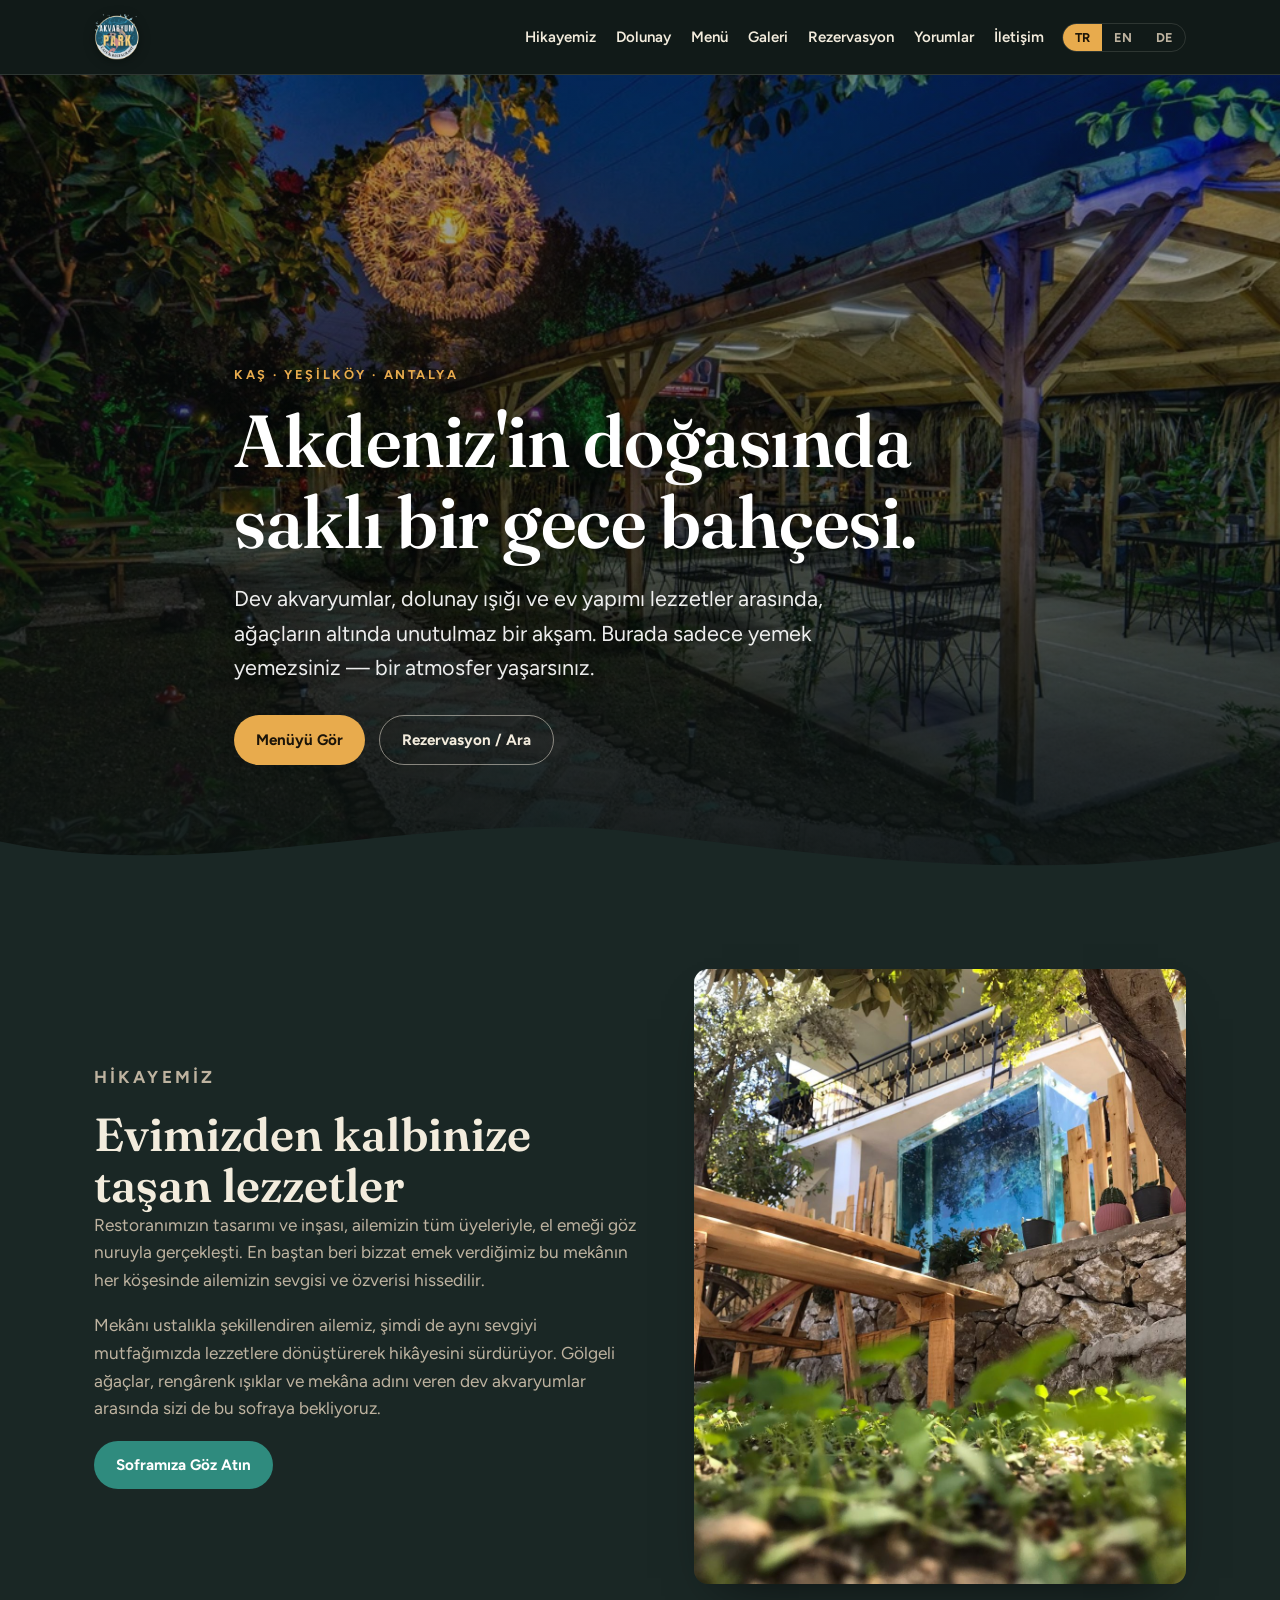
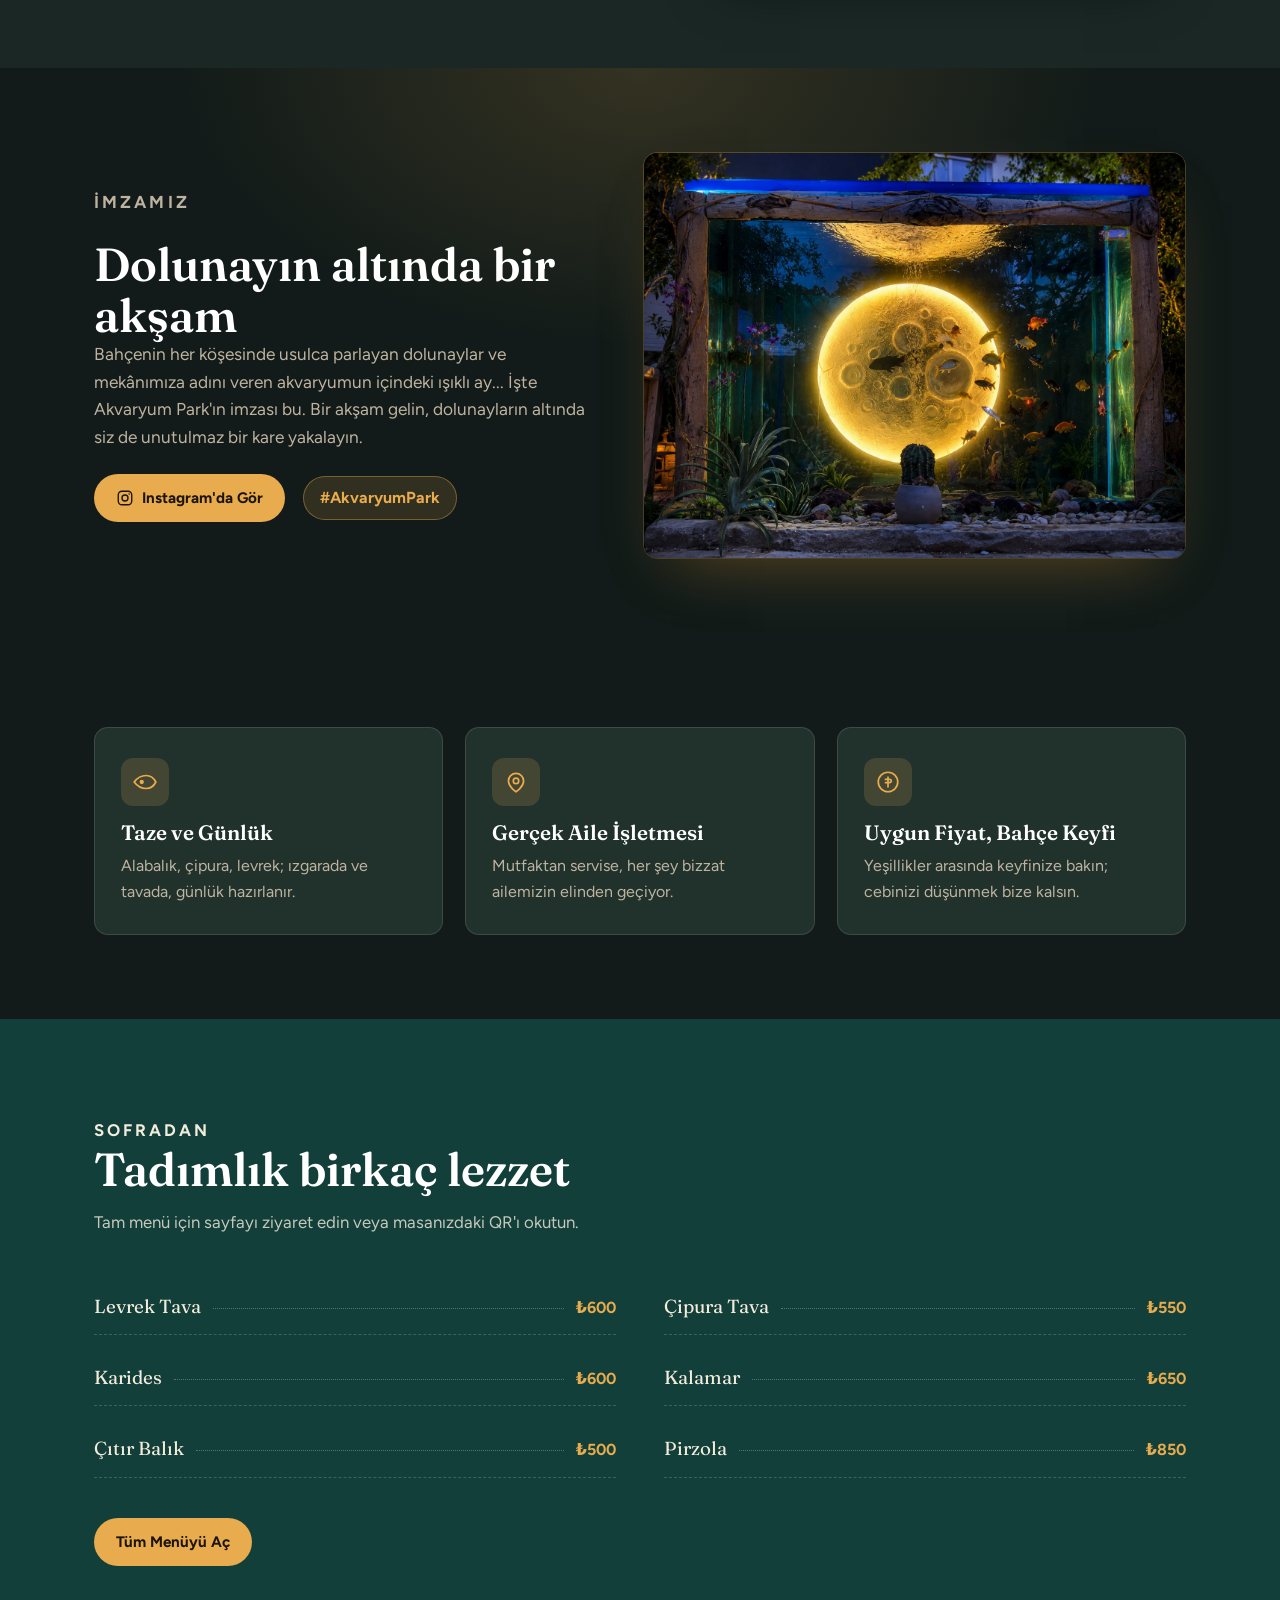
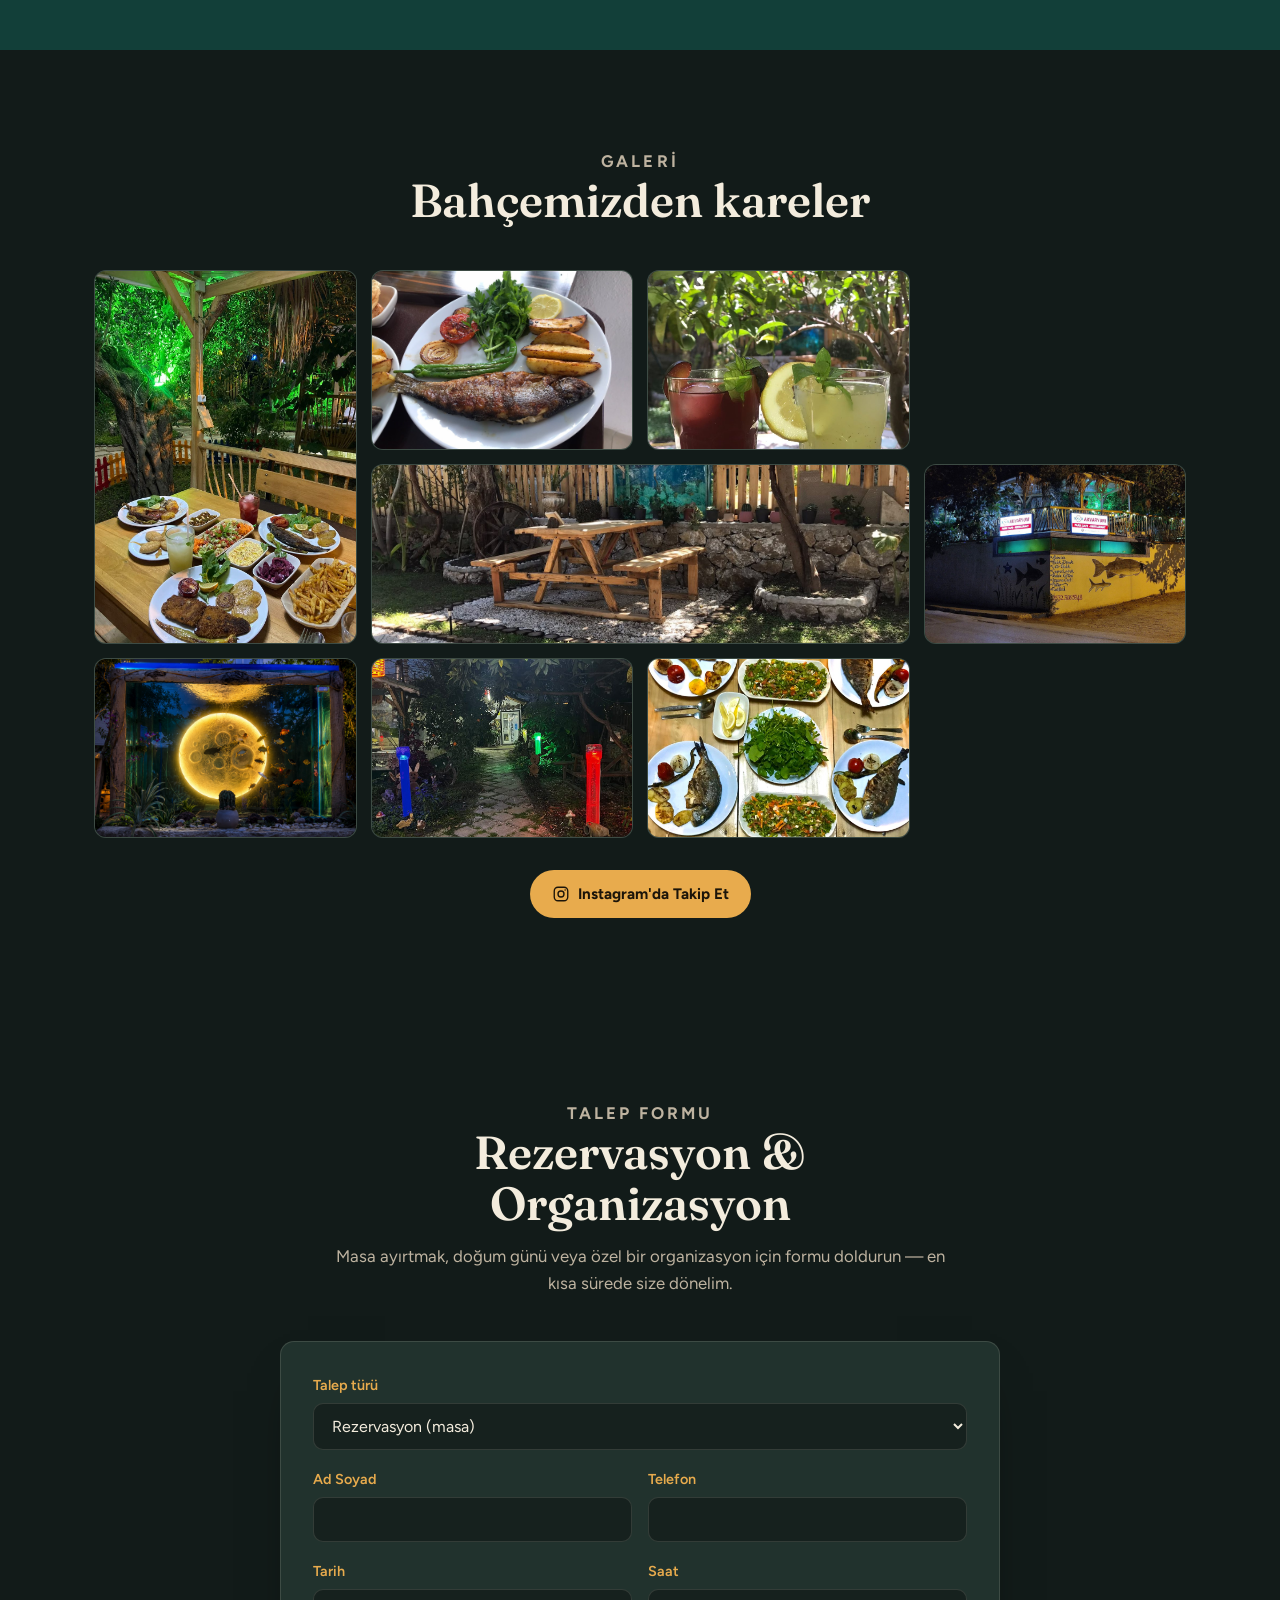
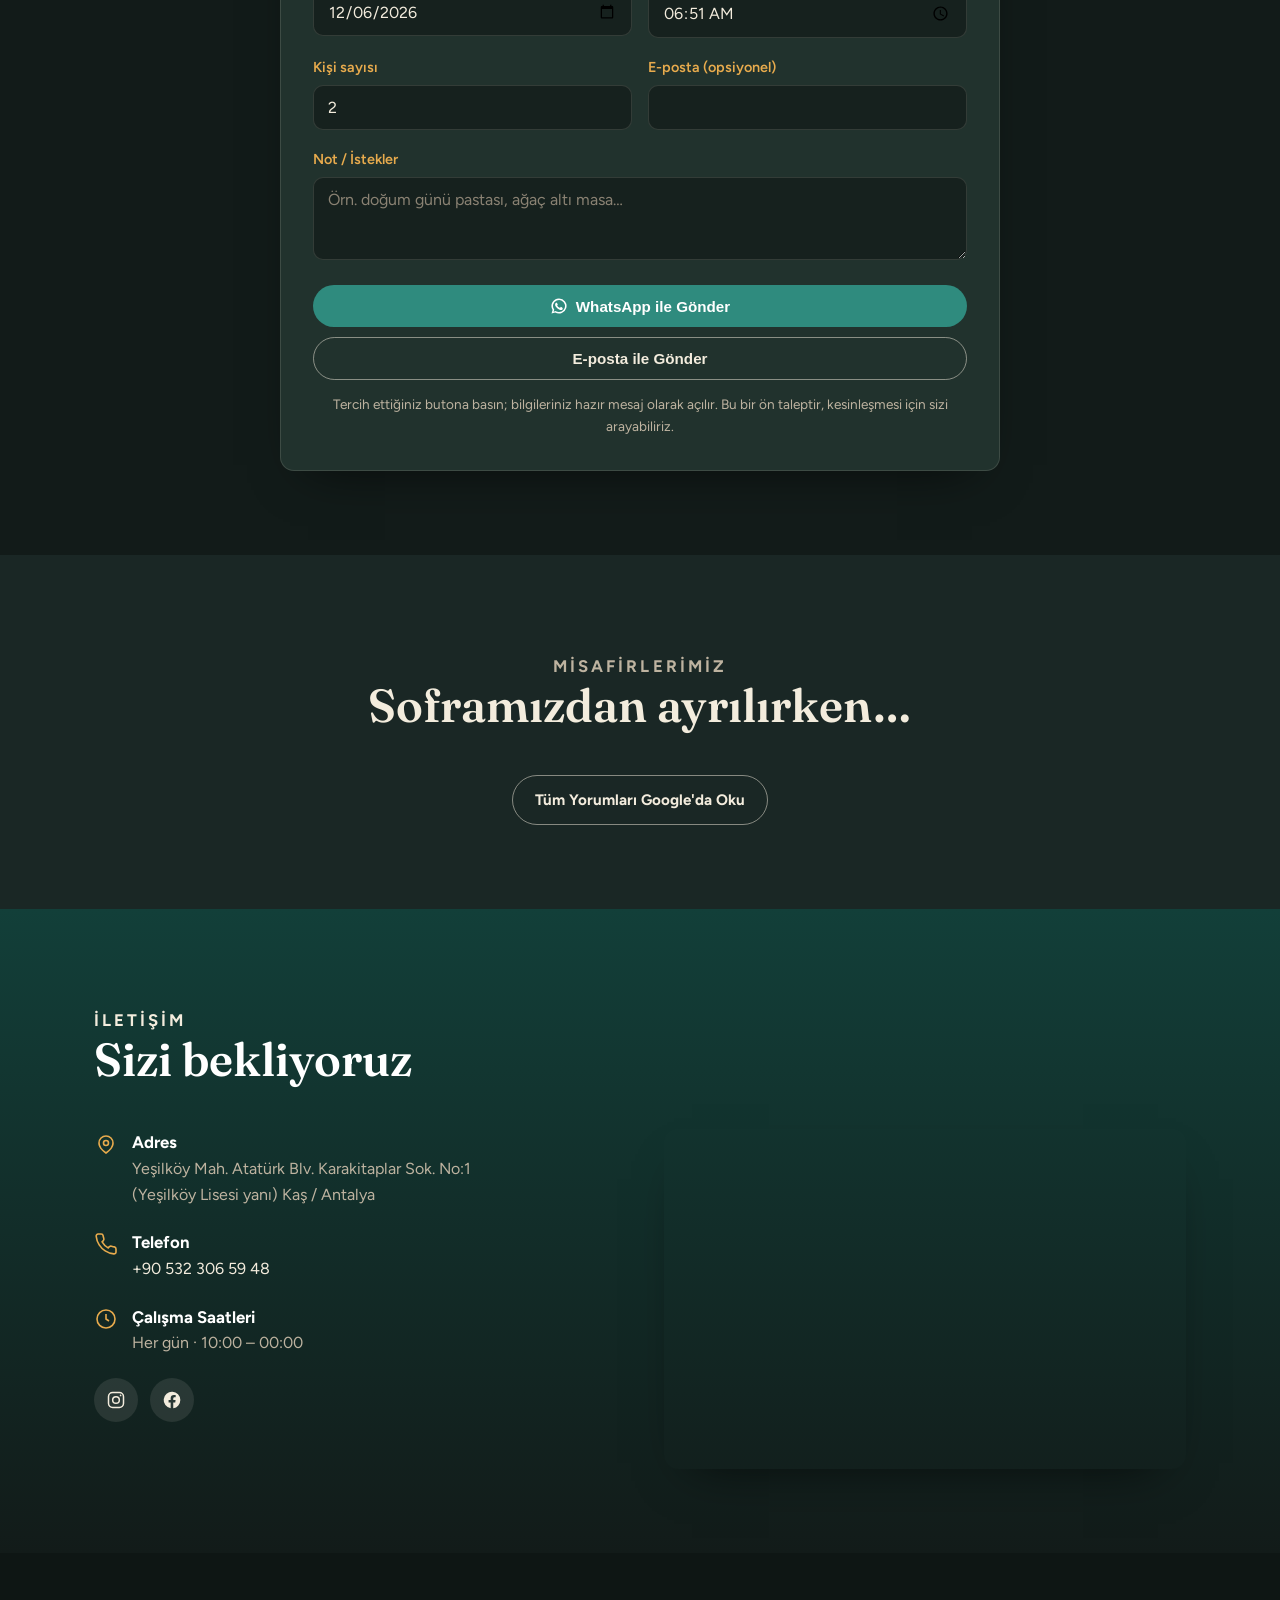
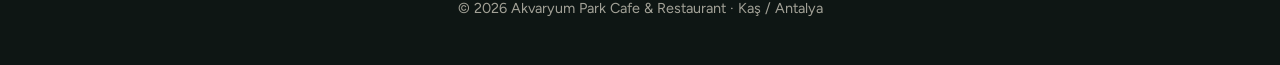
==== commit 94a58e3e: "Almanca dil destegi (TR/EN/DE)" ====
--- a/index.html
+++ b/index.html
@@ -27,18 +27,19 @@
     </a>
 
     <nav class="nav" id="nav">
-      <a href="#hikaye"  data-tr="Hikayemiz" data-en="Our Story">Hikayemiz</a>
-      <a href="#dolunay" data-tr="Dolunay" data-en="The Moon">Dolunay</a>
-      <a href="menu.html" data-tr="Menü" data-en="Menu">Menü</a>
-      <a href="#galeri"  data-tr="Galeri" data-en="Gallery">Galeri</a>
-      <a href="#rezervasyon" data-tr="Rezervasyon" data-en="Reservation">Rezervasyon</a>
-      <a href="#yorumlar" data-tr="Yorumlar" data-en="Reviews">Yorumlar</a>
-      <a href="#iletisim" data-tr="İletişim" data-en="Contact">İletişim</a>
+      <a href="#hikaye"  data-tr="Hikayemiz" data-en="Our Story" data-de="Unsere Geschichte">Hikayemiz</a>
+      <a href="#dolunay" data-tr="Dolunay" data-en="The Moon" data-de="Der Mond">Dolunay</a>
+      <a href="menu.html" data-tr="Menü" data-en="Menu" data-de="Speisekarte">Menü</a>
+      <a href="#galeri"  data-tr="Galeri" data-en="Gallery" data-de="Galerie">Galeri</a>
+      <a href="#rezervasyon" data-tr="Rezervasyon" data-en="Reservation" data-de="Reservierung">Rezervasyon</a>
+      <a href="#yorumlar" data-tr="Yorumlar" data-en="Reviews" data-de="Bewertungen">Yorumlar</a>
+      <a href="#iletisim" data-tr="İletişim" data-en="Contact" data-de="Kontakt">İletişim</a>
     </nav>
 
     <div class="lang" role="group" aria-label="Dil / Language">
       <button data-lang="tr" type="button">TR</button>
       <button data-lang="en" type="button">EN</button>
+      <button data-lang="de" type="button">DE</button>
     </div>
 
     <button class="menu-toggle" aria-label="Menü" type="button">
@@ -50,15 +51,15 @@
 <!-- ================= HERO ================= -->
 <section class="hero" style="padding:0">
   <div class="wrap">
-    <span class="kicker" data-tr="Kaş · Yeşilköy · Antalya" data-en="Kaş · Yeşilköy · Antalya">Kaş · Yeşilköy · Antalya</span>
-    <h1 data-tr="Akdeniz'in doğasında saklı bir gece bahçesi." data-en="A hidden night garden in the Mediterranean.">Akdeniz'in doğasında saklı bir gece bahçesi.</h1>
+    <span class="kicker" data-tr="Kaş · Yeşilköy · Antalya" data-en="Kaş · Yeşilköy · Antalya" data-de="Kaş · Yeşilköy · Antalya">Kaş · Yeşilköy · Antalya</span>
+    <h1 data-tr="Akdeniz'in doğasında saklı bir gece bahçesi." data-en="A hidden night garden in the Mediterranean." data-de="Ein verborgener Nachtgarten am Mittelmeer.">Akdeniz'in doğasında saklı bir gece bahçesi.</h1>
     <p class="lead"
        data-tr="Dev akvaryumlar, dolunay ışığı ve ev yapımı lezzetler arasında, ağaçların altında unutulmaz bir akşam. Burada sadece yemek yemezsiniz — bir atmosfer yaşarsınız."
-       data-en="Among giant aquariums, moonlight and homemade flavours, an unforgettable evening under the trees. Here you don't just dine — you live an atmosphere.">
+       data-en="Among giant aquariums, moonlight and homemade flavours, an unforgettable evening under the trees. Here you don't just dine — you live an atmosphere." data-de="Zwischen riesigen Aquarien, Mondlicht und hausgemachten Köstlichkeiten ein unvergesslicher Abend unter Bäumen. Hier essen Sie nicht nur — Sie erleben eine Atmosphäre.">
        Dev akvaryumlar, dolunay ışığı ve ev yapımı lezzetler arasında, ağaçların altında unutulmaz bir akşam. Burada sadece yemek yemezsiniz — bir atmosfer yaşarsınız.</p>
     <div class="cta-row">
-      <a class="btn" href="menu.html" data-tr="Menüyü Gör" data-en="View Menu">Menüyü Gör</a>
-      <a class="btn ghost" href="tel:+905323065948" data-tr="Rezervasyon / Ara" data-en="Reservation / Call">Rezervasyon / Ara</a>
+      <a class="btn" href="menu.html" data-tr="Menüyü Gör" data-en="View Menu" data-de="Zur Speisekarte">Menüyü Gör</a>
+      <a class="btn ghost" href="tel:+905323065948" data-tr="Rezervasyon / Ara" data-en="Reservation / Call" data-de="Reservierung / Anrufen">Rezervasyon / Ara</a>
     </div>
   </div>
   <svg class="wave" viewBox="0 0 1440 90" preserveAspectRatio="none" aria-hidden="true">
@@ -70,15 +71,15 @@
 <section class="story" id="hikaye">
   <div class="wrap story-grid">
     <div>
-      <p class="eyebrow" data-tr="Hikayemiz" data-en="Our Story">Hikayemiz</p>
-      <h2 data-tr="Evimizden kalbinize taşan lezzetler" data-en="Flavours from our home to your heart">Evimizden kalbinize taşan lezzetler</h2>
+      <p class="eyebrow" data-tr="Hikayemiz" data-en="Our Story" data-de="Unsere Geschichte">Hikayemiz</p>
+      <h2 data-tr="Evimizden kalbinize taşan lezzetler" data-en="Flavours from our home to your heart" data-de="Köstlichkeiten von unserem Zuhause in Ihr Herz">Evimizden kalbinize taşan lezzetler</h2>
       <p data-tr="Restoranımızın tasarımı ve inşası, ailemizin tüm üyeleriyle, el emeği göz nuruyla gerçekleşti. En baştan beri bizzat emek verdiğimiz bu mekânın her köşesinde ailemizin sevgisi ve özverisi hissedilir."
-         data-en="The design and building of our restaurant was the handiwork of our whole family, made with love and care. From the very beginning we shaped this place ourselves, and our family's devotion can be felt in every corner.">
+         data-en="The design and building of our restaurant was the handiwork of our whole family, made with love and care. From the very beginning we shaped this place ourselves, and our family's devotion can be felt in every corner." data-de="Gestaltung und Bau unseres Restaurants sind das Werk unserer ganzen Familie, mit Liebe und Sorgfalt geschaffen. Von Anfang an haben wir diesen Ort selbst gestaltet, und die Hingabe unserer Familie ist in jeder Ecke zu spüren.">
          Restoranımızın tasarımı ve inşası, ailemizin tüm üyeleriyle, el emeği göz nuruyla gerçekleşti. En baştan beri bizzat emek verdiğimiz bu mekânın her köşesinde ailemizin sevgisi ve özverisi hissedilir.</p>
       <p data-tr="Mekânı ustalıkla şekillendiren ailemiz, şimdi de aynı sevgiyi mutfağımızda lezzetlere dönüştürerek hikâyesini sürdürüyor. Gölgeli ağaçlar, rengârenk ışıklar ve mekâna adını veren dev akvaryumlar arasında sizi de bu sofraya bekliyoruz."
-         data-en="The family that shaped this place by hand now carries the story on, turning that same love into flavours in our kitchen. Among shady trees, colourful lights and the giant aquariums that give us our name, we'd love to welcome you to our table.">
+         data-en="The family that shaped this place by hand now carries the story on, turning that same love into flavours in our kitchen. Among shady trees, colourful lights and the giant aquariums that give us our name, we'd love to welcome you to our table." data-de="Die Familie, die diesen Ort mit eigenen Händen geformt hat, führt die Geschichte nun weiter und verwandelt dieselbe Liebe in Köstlichkeiten aus unserer Küche. Zwischen schattigen Bäumen, bunten Lichtern und den riesigen Aquarien, die uns ihren Namen geben, heißen wir Sie herzlich an unserem Tisch willkommen.">
          Mekânı ustalıkla şekillendiren ailemiz, şimdi de aynı sevgiyi mutfağımızda lezzetlere dönüştürerek hikâyesini sürdürüyor. Gölgeli ağaçlar, rengârenk ışıklar ve mekâna adını veren dev akvaryumlar arasında sizi de bu sofraya bekliyoruz.</p>
-      <a class="btn sea" href="menu.html" data-tr="Soframıza Göz Atın" data-en="See What's on the Table">Soframıza Göz Atın</a>
+      <a class="btn sea" href="menu.html" data-tr="Soframıza Göz Atın" data-en="See What's on the Table" data-de="Entdecken Sie unsere Küche">Soframıza Göz Atın</a>
     </div>
     <div class="photo">
       <img src="img/story.jpg" alt="Akvaryum Park bahçesi ve akvaryumu" />
@@ -90,15 +91,15 @@
 <section class="moon" id="dolunay">
   <div class="wrap moon-grid">
     <div>
-      <p class="eyebrow" data-tr="İmzamız" data-en="Our Signature">İmzamız</p>
-      <h2 data-tr="Dolunayın altında bir akşam" data-en="An evening beneath the full moon">Dolunayın altında bir akşam</h2>
+      <p class="eyebrow" data-tr="İmzamız" data-en="Our Signature" data-de="Unser Markenzeichen">İmzamız</p>
+      <h2 data-tr="Dolunayın altında bir akşam" data-en="An evening beneath the full moon" data-de="Ein Abend unter dem Vollmond">Dolunayın altında bir akşam</h2>
       <p data-tr="Bahçenin her köşesinde usulca parlayan dolunaylar ve mekânımıza adını veren akvaryumun içindeki ışıklı ay... İşte Akvaryum Park'ın imzası bu. Bir akşam gelin, dolunayların altında siz de unutulmaz bir kare yakalayın."
-         data-en="Full moons glowing softly in every corner of the garden, and the lit moon inside the aquarium that gives us our name... this is the signature of Akvaryum Park. Come one evening and capture your own unforgettable moment beneath the moons.">
+         data-en="Full moons glowing softly in every corner of the garden, and the lit moon inside the aquarium that gives us our name... this is the signature of Akvaryum Park. Come one evening and capture your own unforgettable moment beneath the moons." data-de="In jeder Ecke des Gartens leuchten sanft Vollmonde, und im Aquarium, das uns seinen Namen gibt, glüht der beleuchtete Mond … das ist das Markenzeichen von Akvaryum Park. Kommen Sie eines Abends und halten Sie unter den Monden Ihren eigenen unvergesslichen Moment fest.">
          Bahçenin her köşesinde usulca parlayan dolunaylar ve mekânımıza adını veren akvaryumun içindeki ışıklı ay... İşte Akvaryum Park'ın imzası bu. Bir akşam gelin, dolunayların altında siz de unutulmaz bir kare yakalayın.</p>
       <div class="moon-cta">
         <a class="btn" href="https://www.instagram.com/akvaryum_park_restaurant/" target="_blank" rel="noopener">
           <svg width="18" height="18" viewBox="0 0 24 24" fill="none" stroke="currentColor" stroke-width="1.8"><rect x="3" y="3" width="18" height="18" rx="5"/><circle cx="12" cy="12" r="4"/><circle cx="17.5" cy="6.5" r="1" fill="currentColor" stroke="none"/></svg>
-          <span data-tr="Instagram'da Gör" data-en="See on Instagram">Instagram'da Gör</span>
+          <span data-tr="Instagram'da Gör" data-en="See on Instagram" data-de="Auf Instagram ansehen">Instagram'da Gör</span>
         </a>
         <span class="hashtag">#AkvaryumPark</span>
       </div>
@@ -115,18 +116,18 @@
     <div class="cards">
       <div class="card">
         <div class="ic"><svg viewBox="0 0 24 24" fill="none" stroke="currentColor" stroke-width="1.6"><path d="M2 12c3-4 7-6 11-6 4 0 7 2 9 6-2 4-5 6-9 6-4 0-8-2-11-6Z"/><circle cx="9" cy="12" r="1.2" fill="currentColor"/></svg></div>
-        <h3 data-tr="Taze ve Günlük" data-en="Fresh & Daily">Taze ve Günlük</h3>
-        <p data-tr="Alabalık, çipura, levrek; ızgarada ve tavada, günlük hazırlanır." data-en="Trout, sea bream and sea bass — grilled or pan-fried, prepared fresh each day.">Alabalık, çipura, levrek; ızgarada ve tavada, günlük hazırlanır.</p>
+        <h3 data-tr="Taze ve Günlük" data-en="Fresh & Daily" data-de="Frisch & täglich">Taze ve Günlük</h3>
+        <p data-tr="Alabalık, çipura, levrek; ızgarada ve tavada, günlük hazırlanır." data-en="Trout, sea bream and sea bass — grilled or pan-fried, prepared fresh each day." data-de="Forelle, Dorade und Wolfsbarsch — gegrillt oder in der Pfanne, täglich frisch zubereitet.">Alabalık, çipura, levrek; ızgarada ve tavada, günlük hazırlanır.</p>
       </div>
       <div class="card">
         <div class="ic"><svg viewBox="0 0 24 24" fill="none" stroke="currentColor" stroke-width="1.6"><path d="M12 21s-7-4.5-7-10a7 7 0 0 1 14 0c0 5.5-7 10-7 10Z"/><circle cx="12" cy="11" r="2.5"/></svg></div>
-        <h3 data-tr="Gerçek Aile İşletmesi" data-en="A True Family Business">Gerçek Aile İşletmesi</h3>
-        <p data-tr="Mutfaktan servise, her şey bizzat ailemizin elinden geçiyor." data-en="From kitchen to service, everything passes through our own hands.">Mutfaktan servise, her şey bizzat ailemizin elinden geçiyor.</p>
+        <h3 data-tr="Gerçek Aile İşletmesi" data-en="A True Family Business" data-de="Ein echter Familienbetrieb">Gerçek Aile İşletmesi</h3>
+        <p data-tr="Mutfaktan servise, her şey bizzat ailemizin elinden geçiyor." data-en="From kitchen to service, everything passes through our own hands." data-de="Von der Küche bis zum Service geht alles durch unsere eigenen Hände.">Mutfaktan servise, her şey bizzat ailemizin elinden geçiyor.</p>
       </div>
       <div class="card">
         <div class="ic"><svg viewBox="0 0 24 24" fill="none" stroke="currentColor" stroke-width="1.6"><circle cx="12" cy="12" r="9"/><path d="M12 7v10M9 9.5h4.5a1.5 1.5 0 0 1 0 3H9m0 0h5"/></svg></div>
-        <h3 data-tr="Uygun Fiyat, Bahçe Keyfi" data-en="Fair Prices, Garden Setting">Uygun Fiyat, Bahçe Keyfi</h3>
-        <p data-tr="Yeşillikler arasında keyfinize bakın; cebinizi düşünmek bize kalsın." data-en="Relax among the greenery — let us worry about your wallet.">Yeşillikler arasında keyfinize bakın; cebinizi düşünmek bize kalsın.</p>
+        <h3 data-tr="Uygun Fiyat, Bahçe Keyfi" data-en="Fair Prices, Garden Setting" data-de="Faire Preise, Gartenambiente">Uygun Fiyat, Bahçe Keyfi</h3>
+        <p data-tr="Yeşillikler arasında keyfinize bakın; cebinizi düşünmek bize kalsın." data-en="Relax among the greenery — let us worry about your wallet." data-de="Entspannen Sie im Grünen — um Ihren Geldbeutel kümmern wir uns.">Yeşillikler arasında keyfinize bakın; cebinizi düşünmek bize kalsın.</p>
       </div>
     </div>
   </div>
@@ -136,20 +137,20 @@
 <section class="menu-preview">
   <div class="wrap">
     <div class="section-head">
-      <p class="eyebrow" style="color:var(--gold)" data-tr="Sofradan" data-en="From the Table">Sofradan</p>
-      <h2 data-tr="Tadımlık birkaç lezzet" data-en="A taste of what awaits">Tadımlık birkaç lezzet</h2>
-      <p data-tr="Tam menü için sayfayı ziyaret edin veya masanızdaki QR'ı okutun." data-en="Visit the full menu page or scan the QR code at your table.">Tam menü için sayfayı ziyaret edin veya masanızdaki QR'ı okutun.</p>
+      <p class="eyebrow" style="color:var(--gold)" data-tr="Sofradan" data-en="From the Table" data-de="Vom Tisch">Sofradan</p>
+      <h2 data-tr="Tadımlık birkaç lezzet" data-en="A taste of what awaits" data-de="Ein kleiner Vorgeschmack">Tadımlık birkaç lezzet</h2>
+      <p data-tr="Tam menü için sayfayı ziyaret edin veya masanızdaki QR'ı okutun." data-en="Visit the full menu page or scan the QR code at your table." data-de="Besuchen Sie die vollständige Speisekarte oder scannen Sie den QR-Code an Ihrem Tisch.">Tam menü için sayfayı ziyaret edin veya masanızdaki QR'ı okutun.</p>
     </div>
     <!-- Bu önizleme örnektir; menu.html ile aynı isimleri kullanman yeterli -->
     <div class="mp-grid">
-      <div class="mp-item"><span class="name" data-tr="Levrek Tava" data-en="Pan-fried Sea Bass">Levrek Tava</span><span class="dots"></span><span class="price">₺600</span></div>
-      <div class="mp-item"><span class="name" data-tr="Çipura Tava" data-en="Pan-fried Sea Bream">Çipura Tava</span><span class="dots"></span><span class="price">₺550</span></div>
-      <div class="mp-item"><span class="name" data-tr="Karides" data-en="Prawn">Karides</span><span class="dots"></span><span class="price">₺600</span></div>
-      <div class="mp-item"><span class="name" data-tr="Kalamar" data-en="Calamari">Kalamar</span><span class="dots"></span><span class="price">₺650</span></div>
-      <div class="mp-item"><span class="name" data-tr="Çıtır Balık" data-en="Crispy Fish">Çıtır Balık</span><span class="dots"></span><span class="price">₺500</span></div>
-      <div class="mp-item"><span class="name" data-tr="Pirzola" data-en="Lamb Chops">Pirzola</span><span class="dots"></span><span class="price">₺850</span></div>
-    </div>
-    <a class="btn" href="menu.html" data-tr="Tüm Menüyü Aç" data-en="Open Full Menu">Tüm Menüyü Aç</a>
+      <div class="mp-item"><span class="name" data-tr="Levrek Tava" data-en="Pan-fried Sea Bass" data-de="Wolfsbarsch aus der Pfanne">Levrek Tava</span><span class="dots"></span><span class="price">₺600</span></div>
+      <div class="mp-item"><span class="name" data-tr="Çipura Tava" data-en="Pan-fried Sea Bream" data-de="Dorade aus der Pfanne">Çipura Tava</span><span class="dots"></span><span class="price">₺550</span></div>
+      <div class="mp-item"><span class="name" data-tr="Karides" data-en="Prawn" data-de="Garnelen">Karides</span><span class="dots"></span><span class="price">₺600</span></div>
+      <div class="mp-item"><span class="name" data-tr="Kalamar" data-en="Calamari" data-de="Calamari">Kalamar</span><span class="dots"></span><span class="price">₺650</span></div>
+      <div class="mp-item"><span class="name" data-tr="Çıtır Balık" data-en="Crispy Fish" data-de="Knuspriger Fisch">Çıtır Balık</span><span class="dots"></span><span class="price">₺500</span></div>
+      <div class="mp-item"><span class="name" data-tr="Pirzola" data-en="Lamb Chops" data-de="Lammkoteletts">Pirzola</span><span class="dots"></span><span class="price">₺850</span></div>
+    </div>
+    <a class="btn" href="menu.html" data-tr="Tüm Menüyü Aç" data-en="Open Full Menu" data-de="Ganze Speisekarte öffnen">Tüm Menüyü Aç</a>
   </div>
 </section>
 
@@ -157,8 +158,8 @@
 <section class="gallery" id="galeri">
   <div class="wrap">
     <div class="section-head center">
-      <p class="eyebrow" data-tr="Galeri" data-en="Gallery">Galeri</p>
-      <h2 data-tr="Bahçemizden kareler" data-en="Moments from our garden">Bahçemizden kareler</h2>
+      <p class="eyebrow" data-tr="Galeri" data-en="Gallery" data-de="Galerie">Galeri</p>
+      <h2 data-tr="Bahçemizden kareler" data-en="Moments from our garden" data-de="Momente aus unserem Garten">Bahçemizden kareler</h2>
     </div>
     <div class="grid-photos">
       <div class="gp tall"><img src="img/galeri-1.jpg" alt="Ağaç altında akşam sofrası" loading="lazy"></div>
@@ -173,7 +174,7 @@
     <div class="center" style="margin-top:32px">
       <a class="btn" href="https://www.instagram.com/akvaryum_park_restaurant/" target="_blank" rel="noopener">
         <svg width="18" height="18" viewBox="0 0 24 24" fill="none" stroke="currentColor" stroke-width="1.8"><rect x="3" y="3" width="18" height="18" rx="5"/><circle cx="12" cy="12" r="4"/><circle cx="17.5" cy="6.5" r="1" fill="currentColor" stroke="none"/></svg>
-        <span data-tr="Instagram'da Takip Et" data-en="Follow on Instagram">Instagram'da Takip Et</span>
+        <span data-tr="Instagram'da Takip Et" data-en="Follow on Instagram" data-de="Auf Instagram folgen">Instagram'da Takip Et</span>
       </a>
     </div>
   </div>
@@ -183,63 +184,63 @@
 <section class="booking" id="rezervasyon">
   <div class="wrap">
     <div class="section-head center">
-      <p class="eyebrow" data-tr="Talep Formu" data-en="Request Form">Talep Formu</p>
-      <h2 data-tr="Rezervasyon & Organizasyon" data-en="Reservation & Events">Rezervasyon & Organizasyon</h2>
-      <p data-tr="Masa ayırtmak, doğum günü veya özel bir organizasyon için formu doldurun — en kısa sürede size dönelim." data-en="Book a table, or plan a birthday or special event — fill in the form and we'll get back to you shortly.">Masa ayırtmak, doğum günü veya özel bir organizasyon için formu doldurun — en kısa sürede size dönelim.</p>
+      <p class="eyebrow" data-tr="Talep Formu" data-en="Request Form" data-de="Anfrageformular">Talep Formu</p>
+      <h2 data-tr="Rezervasyon & Organizasyon" data-en="Reservation & Events" data-de="Reservierung & Veranstaltungen">Rezervasyon & Organizasyon</h2>
+      <p data-tr="Masa ayırtmak, doğum günü veya özel bir organizasyon için formu doldurun — en kısa sürede size dönelim." data-en="Book a table, or plan a birthday or special event — fill in the form and we'll get back to you shortly." data-de="Reservieren Sie einen Tisch oder planen Sie einen Geburtstag bzw. eine besondere Veranstaltung — füllen Sie das Formular aus, wir melden uns in Kürze.">Masa ayırtmak, doğum günü veya özel bir organizasyon için formu doldurun — en kısa sürede size dönelim.</p>
     </div>
         <form class="booking-form" id="rezervasyon-form" onsubmit="return false;">
       <div class="field">
-        <label data-tr="Talep türü" data-en="Request type">Talep türü</label>
+        <label data-tr="Talep türü" data-en="Request type" data-de="Art der Anfrage">Talep türü</label>
         <select id="rz-tur">
-          <option data-tr="Rezervasyon (masa)" data-en="Reservation (table)">Rezervasyon (masa)</option>
-          <option data-tr="Doğum günü" data-en="Birthday">Doğum günü</option>
-          <option data-tr="Organizasyon / özel etkinlik" data-en="Event / special occasion">Organizasyon / özel etkinlik</option>
+          <option data-tr="Rezervasyon (masa)" data-en="Reservation (table)" data-de="Reservierung (Tisch)">Rezervasyon (masa)</option>
+          <option data-tr="Doğum günü" data-en="Birthday" data-de="Geburtstag">Doğum günü</option>
+          <option data-tr="Organizasyon / özel etkinlik" data-en="Event / special occasion" data-de="Veranstaltung / besonderer Anlass">Organizasyon / özel etkinlik</option>
         </select>
       </div>
       <div class="row2">
         <div class="field">
-          <label data-tr="Ad Soyad" data-en="Full name">Ad Soyad</label>
+          <label data-tr="Ad Soyad" data-en="Full name" data-de="Vor- und Nachname">Ad Soyad</label>
           <input type="text" id="rz-ad" required>
         </div>
         <div class="field">
-          <label data-tr="Telefon" data-en="Phone">Telefon</label>
+          <label data-tr="Telefon" data-en="Phone" data-de="Telefon">Telefon</label>
           <input type="tel" id="rz-tel" required>
         </div>
       </div>
       <div class="row2">
         <div class="field">
-          <label data-tr="Tarih" data-en="Date">Tarih</label>
+          <label data-tr="Tarih" data-en="Date" data-de="Datum">Tarih</label>
           <input type="date" id="rz-tarih" required>
         </div>
         <div class="field">
-          <label data-tr="Saat" data-en="Time">Saat</label>
+          <label data-tr="Saat" data-en="Time" data-de="Uhrzeit">Saat</label>
           <input type="time" id="rz-saat">
         </div>
       </div>
       <div class="row2">
         <div class="field">
-          <label data-tr="Kişi sayısı" data-en="Number of guests">Kişi sayısı</label>
+          <label data-tr="Kişi sayısı" data-en="Number of guests" data-de="Anzahl der Gäste">Kişi sayısı</label>
           <input type="number" id="rz-kisi" min="1" value="2">
         </div>
         <div class="field">
-          <label data-tr="E-posta (opsiyonel)" data-en="Email (optional)">E-posta (opsiyonel)</label>
+          <label data-tr="E-posta (opsiyonel)" data-en="Email (optional)" data-de="E-Mail (optional)">E-posta (opsiyonel)</label>
           <input type="email" id="rz-email">
         </div>
       </div>
       <div class="field">
-        <label data-tr="Not / İstekler" data-en="Notes / requests">Not / İstekler</label>
-        <textarea id="rz-not" rows="3" data-tr-attr="placeholder" data-tr-placeholder="Örn. doğum günü pastası, ağaç altı masa…" data-en-placeholder="e.g. birthday cake, table under the trees…" placeholder="Örn. doğum günü pastası, ağaç altı masa…"></textarea>
+        <label data-tr="Not / İstekler" data-en="Notes / requests" data-de="Anmerkungen / Wünsche">Not / İstekler</label>
+        <textarea id="rz-not" rows="3" data-tr-attr="placeholder" data-tr-placeholder="Örn. doğum günü pastası, ağaç altı masa…" data-en-placeholder="e.g. birthday cake, table under the trees…" data-de-placeholder="z. B. Geburtstagstorte, Tisch unter den Bäumen …" placeholder="Örn. doğum günü pastası, ağaç altı masa…"></textarea>
       </div>
       <div class="rz-buttons">
         <button type="button" class="btn sea" id="rz-whatsapp">
           <svg width="18" height="18" viewBox="0 0 24 24" fill="currentColor" aria-hidden="true"><path d="M12 2a10 10 0 0 0-8.5 15.3L2 22l4.8-1.5A10 10 0 1 0 12 2zm0 18a8 8 0 0 1-4.1-1.1l-.3-.2-2.8.9.9-2.7-.2-.3A8 8 0 1 1 12 20zm4.4-6c-.2-.1-1.4-.7-1.6-.8-.2-.1-.4-.1-.6.1-.2.2-.6.8-.8 1-.1.1-.3.2-.5.1a6.5 6.5 0 0 1-3.2-2.8c-.2-.4.2-.4.6-1.2.1-.1 0-.3 0-.4l-.8-1.8c-.2-.5-.4-.4-.6-.4h-.5a1 1 0 0 0-.7.3c-.2.3-.9.9-.9 2.1s.9 2.4 1 2.6c.1.2 1.8 2.8 4.4 3.9 1.6.7 2.2.7 3 .6.5-.1 1.4-.6 1.6-1.1.2-.6.2-1 .1-1.1 0-.1-.2-.2-.5-.3z"/></svg>
-          <span data-tr="WhatsApp ile Gönder" data-en="Send via WhatsApp">WhatsApp ile Gönder</span>
+          <span data-tr="WhatsApp ile Gönder" data-en="Send via WhatsApp" data-de="Per WhatsApp senden">WhatsApp ile Gönder</span>
         </button>
         <button type="button" class="btn ghost" id="rz-eposta">
-          <span data-tr="E-posta ile Gönder" data-en="Send via Email">E-posta ile Gönder</span>
+          <span data-tr="E-posta ile Gönder" data-en="Send via Email" data-de="Per E-Mail senden">E-posta ile Gönder</span>
         </button>
       </div>
-      <p class="form-note" data-tr="Tercih ettiğiniz butona basın; bilgileriniz hazır mesaj olarak açılır. Bu bir ön taleptir, kesinleşmesi için sizi arayabiliriz." data-en="Tap your preferred button; your details open as a ready message. This is a preliminary request; we may call you to confirm.">Tercih ettiğiniz butona basın; bilgileriniz hazır mesaj olarak açılır. Bu bir ön taleptir, kesinleşmesi için sizi arayabiliriz.</p>
+      <p class="form-note" data-tr="Tercih ettiğiniz butona basın; bilgileriniz hazır mesaj olarak açılır. Bu bir ön taleptir, kesinleşmesi için sizi arayabiliriz." data-en="Tap your preferred button; your details open as a ready message. This is a preliminary request; we may call you to confirm." data-de="Tippen Sie auf die gewünschte Schaltfläche; Ihre Angaben öffnen sich als fertige Nachricht. Dies ist eine Voranfrage; wir rufen Sie zur Bestätigung ggf. an.">Tercih ettiğiniz butona basın; bilgileriniz hazır mesaj olarak açılır. Bu bir ön taleptir, kesinleşmesi için sizi arayabiliriz.</p>
     </form>
   </div>
 </section>
@@ -248,15 +249,15 @@
 <section class="reviews" id="yorumlar">
   <div class="wrap">
     <div class="section-head center">
-      <p class="eyebrow" data-tr="Misafirlerimiz" data-en="Our Guests">Misafirlerimiz</p>
-      <h2 data-tr="Soframızdan ayrılırken…" data-en="As they leave our table…">Soframızdan ayrılırken…</h2>
+      <p class="eyebrow" data-tr="Misafirlerimiz" data-en="Our Guests" data-de="Unsere Gäste">Misafirlerimiz</p>
+      <h2 data-tr="Soframızdan ayrılırken…" data-en="As they leave our table…" data-de="Wenn sie unseren Tisch verlassen …">Soframızdan ayrılırken…</h2>
     </div>
     <!-- Featurable canlı Google yorumları -->
     <div id="featurable-76933dc9-92da-4250-91fc-d5878a3e2a98" data-featurable-async></div>
 
     <div class="center" style="margin-top:28px">
       <!-- GOOGLE YORUMLAR LİNKİ: aşağıdaki href'i Google işletme yorum bağlantınla değiştir -->
-      <a class="btn ghost" href="https://www.google.com/maps/place/?q=place_id:ChIJqdK5xWItwBQReatExqc1XXY" target="_blank" rel="noopener" data-tr="Tüm Yorumları Google'da Oku" data-en="Read All Reviews on Google">Tüm Yorumları Google'da Oku</a>
+      <a class="btn ghost" href="https://www.google.com/maps/place/?q=place_id:ChIJqdK5xWItwBQReatExqc1XXY" target="_blank" rel="noopener" data-tr="Tüm Yorumları Google'da Oku" data-en="Read All Reviews on Google" data-de="Alle Bewertungen bei Google lesen">Tüm Yorumları Google'da Oku</a>
     </div>
   </div>
 </section>
@@ -265,22 +266,22 @@
 <section class="contact" id="iletisim">
   <div class="wrap">
     <div class="section-head">
-      <p class="eyebrow" style="color:var(--gold)" data-tr="İletişim" data-en="Contact">İletişim</p>
-      <h2 data-tr="Sizi bekliyoruz" data-en="We're waiting for you">Sizi bekliyoruz</h2>
+      <p class="eyebrow" style="color:var(--gold)" data-tr="İletişim" data-en="Contact" data-de="Kontakt">İletişim</p>
+      <h2 data-tr="Sizi bekliyoruz" data-en="We're waiting for you" data-de="Wir erwarten Sie">Sizi bekliyoruz</h2>
     </div>
     <div class="contact-grid">
       <div>
         <div class="info-row">
           <svg viewBox="0 0 24 24" fill="none" stroke="currentColor" stroke-width="1.6"><path d="M12 21s-7-4.5-7-10a7 7 0 0 1 14 0c0 5.5-7 10-7 10Z"/><circle cx="12" cy="11" r="2.5"/></svg>
           <div>
-            <b data-tr="Adres" data-en="Address">Adres</b>
+            <b data-tr="Adres" data-en="Address" data-de="Adresse">Adres</b>
             <span>Yeşilköy Mah. Atatürk Blv. Karakitaplar Sok. No:1<br>(Yeşilköy Lisesi yanı) Kaş / Antalya</span>
           </div>
         </div>
         <div class="info-row">
           <svg viewBox="0 0 24 24" fill="none" stroke="currentColor" stroke-width="1.6"><path d="M22 16.9v3a2 2 0 0 1-2.2 2 19.8 19.8 0 0 1-8.6-3 19.5 19.5 0 0 1-6-6 19.8 19.8 0 0 1-3-8.6A2 2 0 0 1 4.1 2h3a2 2 0 0 1 2 1.7c.1 1 .4 1.9.7 2.8a2 2 0 0 1-.5 2.1L8.1 9.9a16 16 0 0 0 6 6l1.3-1.2a2 2 0 0 1 2.1-.5c.9.3 1.8.6 2.8.7a2 2 0 0 1 1.7 2Z"/></svg>
           <div>
-            <b data-tr="Telefon" data-en="Phone">Telefon</b>
+            <b data-tr="Telefon" data-en="Phone" data-de="Telefon">Telefon</b>
             <!-- TELEFON: numarayı yaz -->
             <a href="tel:+905323065948">+90 532 306 59 48</a>
           </div>
@@ -288,9 +289,9 @@
         <div class="info-row">
           <svg viewBox="0 0 24 24" fill="none" stroke="currentColor" stroke-width="1.6"><circle cx="12" cy="12" r="9"/><path d="M12 7v5l3 2"/></svg>
           <div>
-            <b data-tr="Çalışma Saatleri" data-en="Opening Hours">Çalışma Saatleri</b>
+            <b data-tr="Çalışma Saatleri" data-en="Opening Hours" data-de="Öffnungszeiten">Çalışma Saatleri</b>
             <!-- SAATLER: kendi saatlerini yaz -->
-            <span data-tr="Her gün · 10:00 – 00:00" data-en="Every day · 10:00 – 00:00">Her gün · 10:00 – 00:00</span>
+            <span data-tr="Her gün · 10:00 – 00:00" data-en="Every day · 10:00 – 00:00" data-de="Täglich · 10:00 – 00:00">Her gün · 10:00 – 00:00</span>
           </div>
         </div>
         <div class="socials" aria-label="Sosyal medya">
